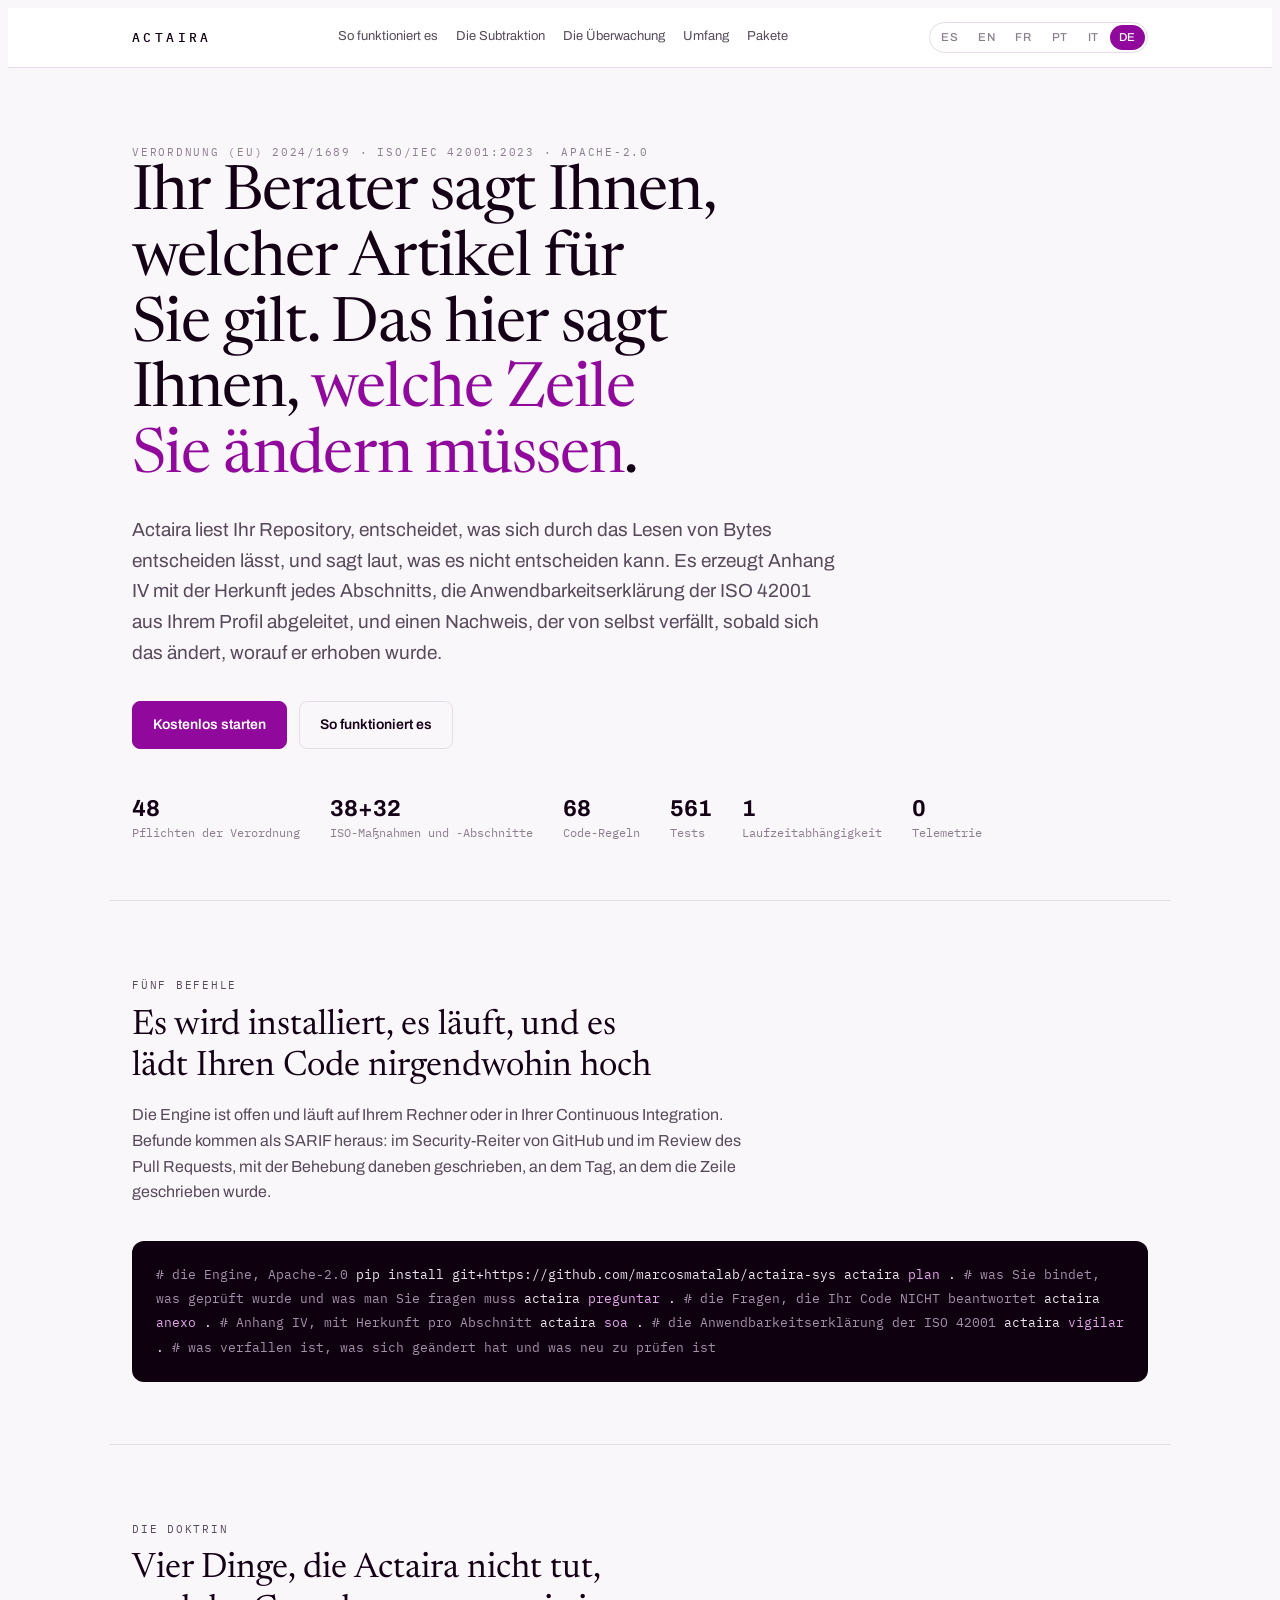
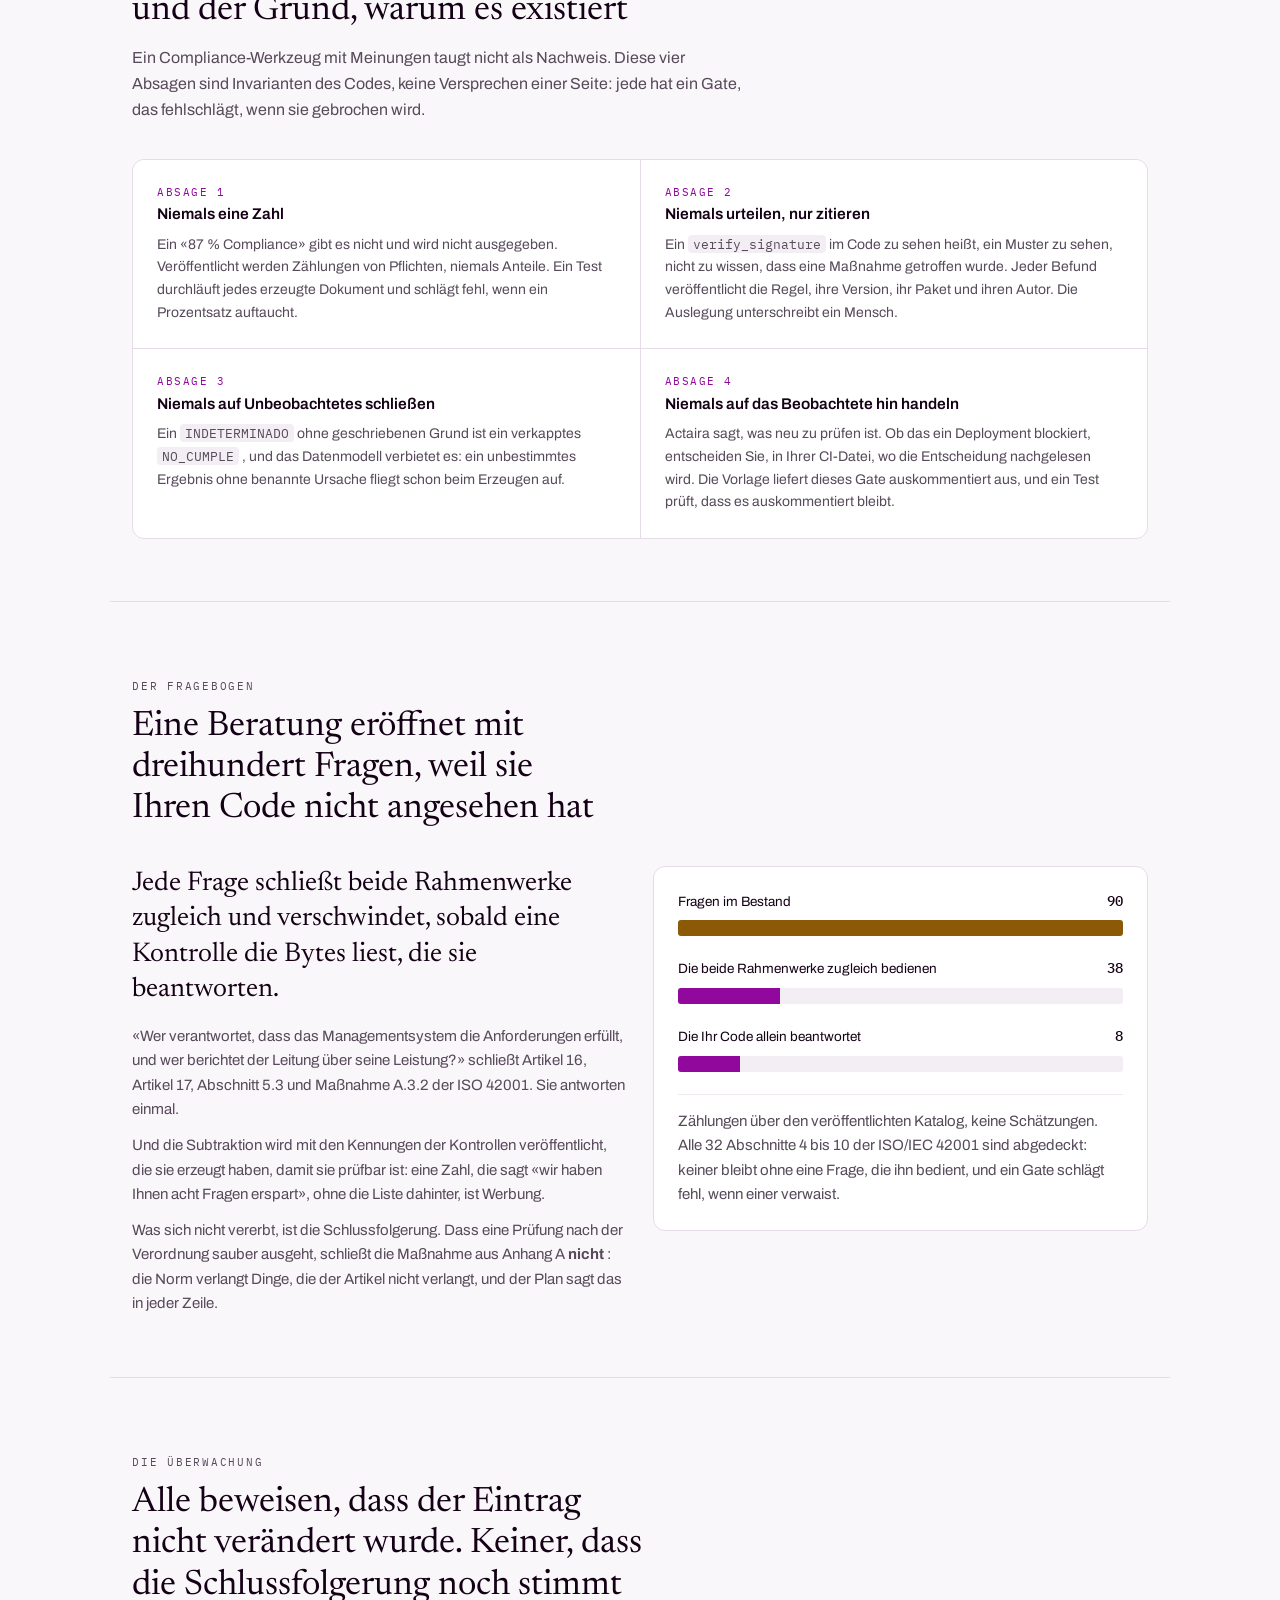
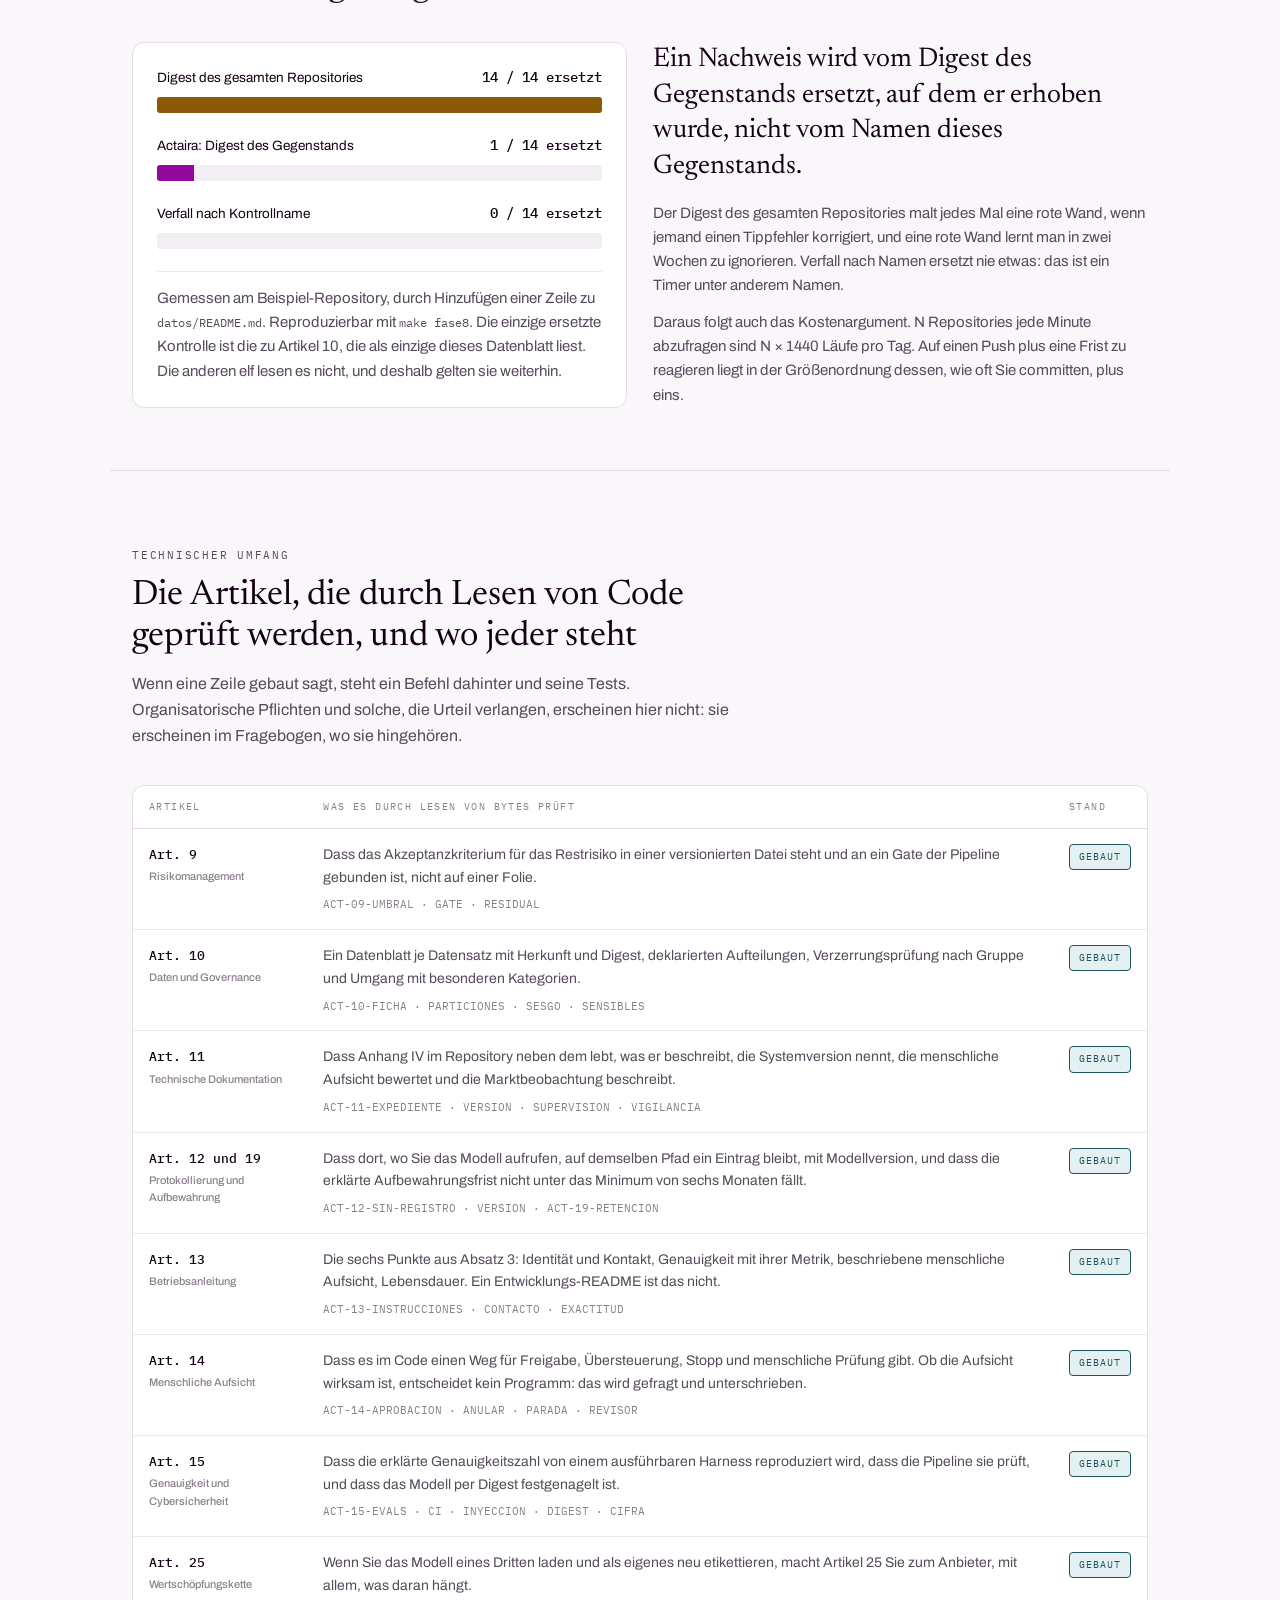
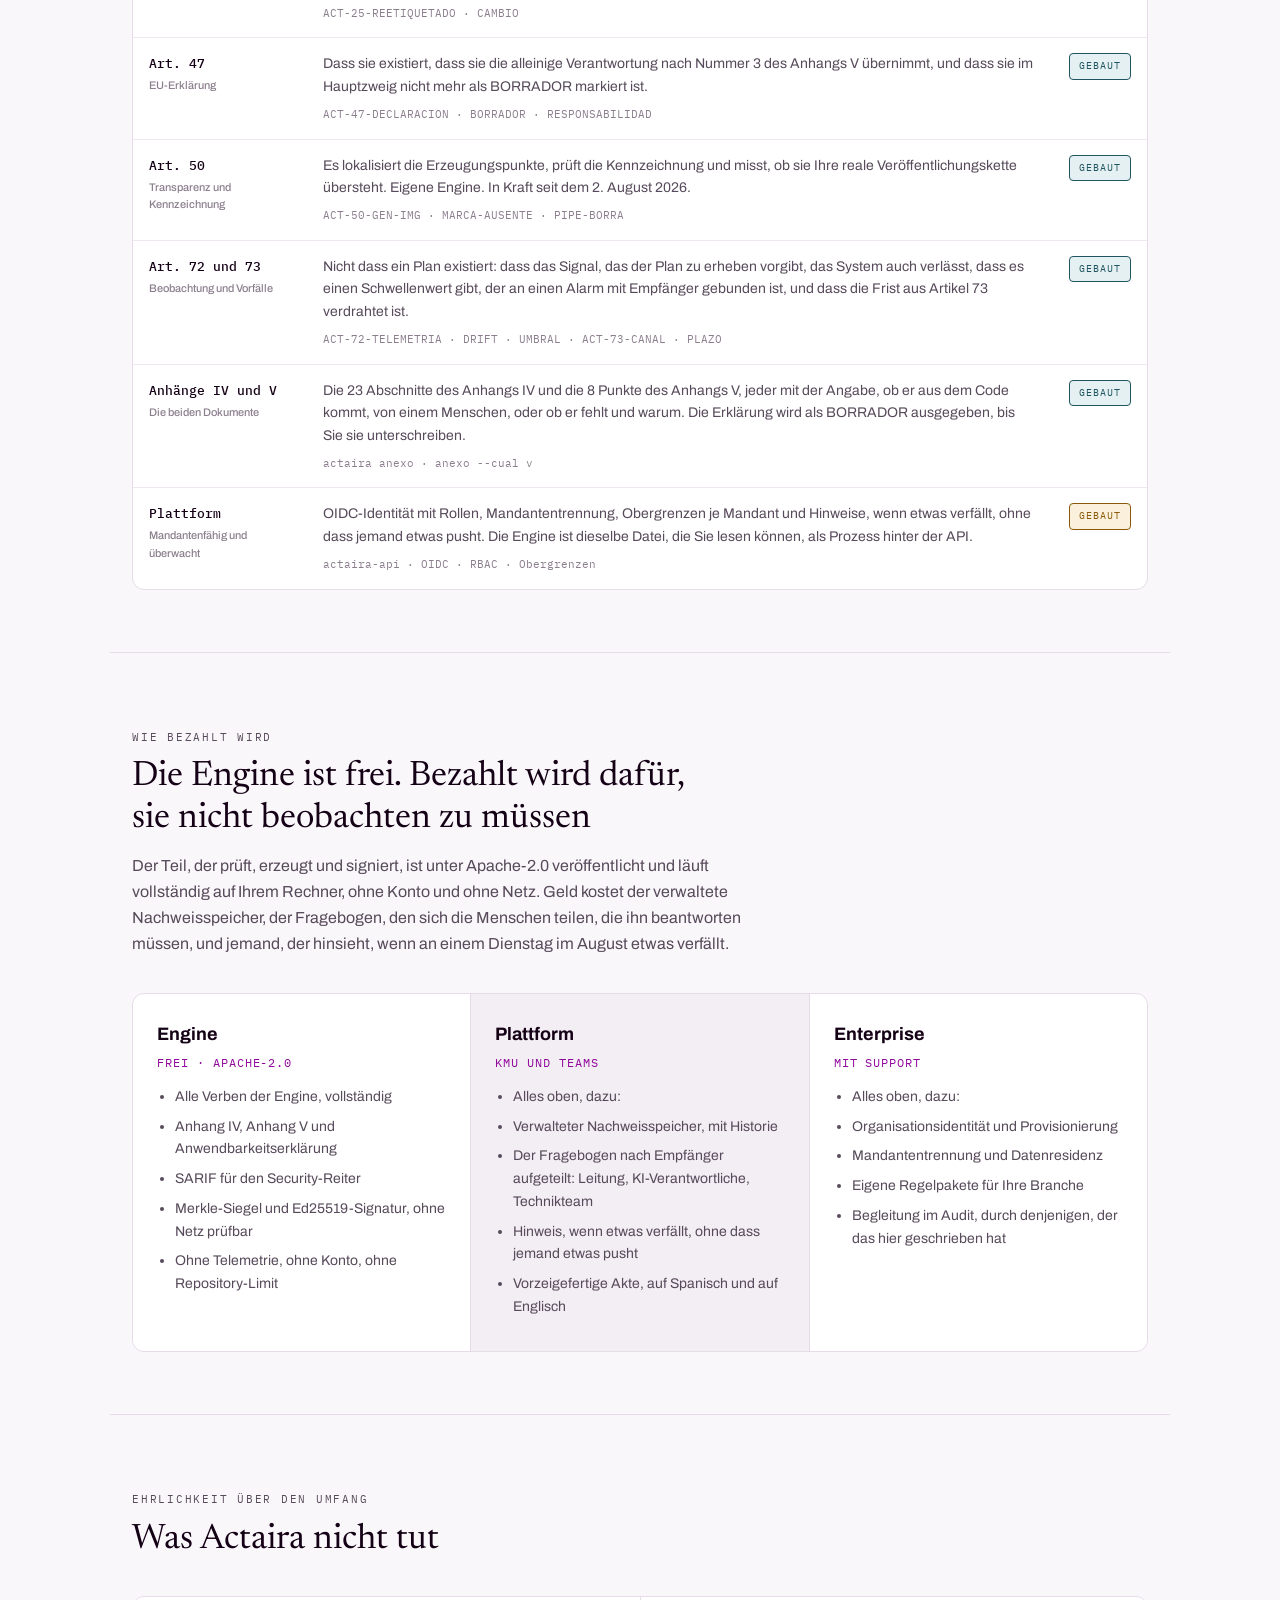
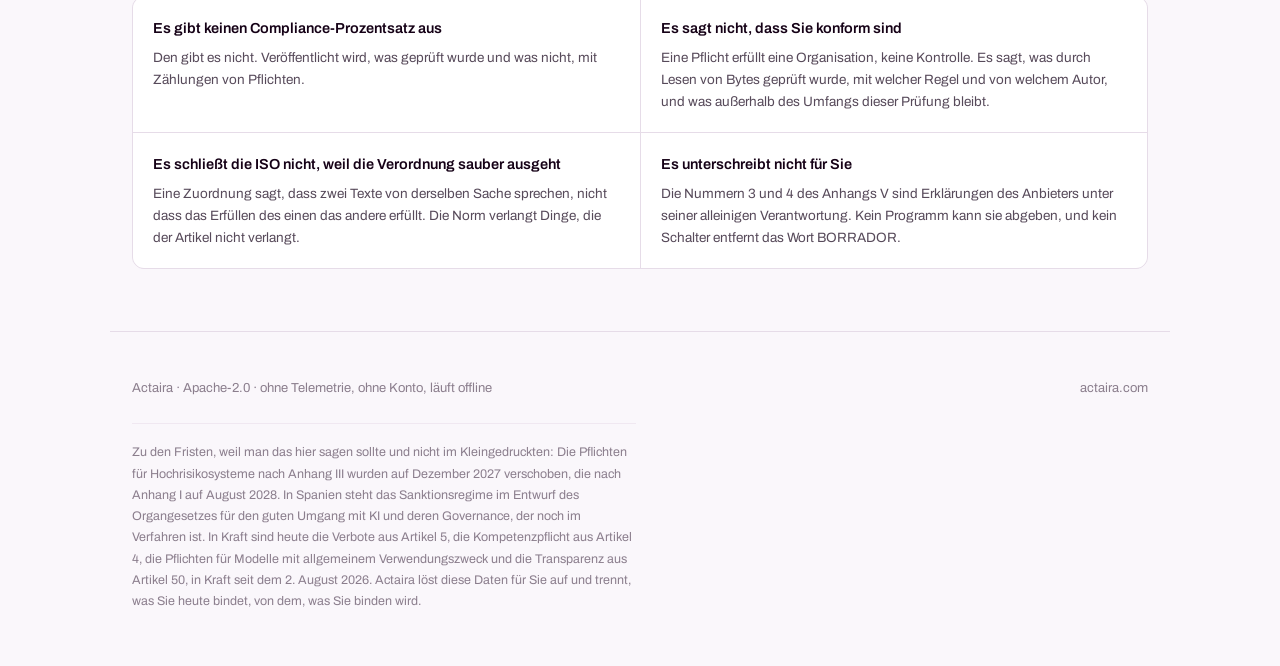
==== sitio/de/index.html @ 29cf3739 "La plataforma entera en seis idiomas, dos verbos mas, y lo que no cuadraba fuera LA WEB, EN SEIS IDI" ====
<!doctype html>
<html lang="de">
<meta charset="utf-8">
<meta name="viewport" content="width=device-width,initial-scale=1">
<title>Actaira</title>
<link rel="preconnect" href="https://fonts.googleapis.com">
<link rel="preconnect" href="https://fonts.gstatic.com" crossorigin>
<link rel="stylesheet" href="https://fonts.googleapis.com/css2?family=Archivo:wght@400;500;600;700&family=IBM+Plex+Mono:wght@400;500&family=Newsreader:opsz,wght@6..72,400;6..72,500&display=swap">
<style>
:root{
  --marca:#90099C; --marca-medio:#54055B; --marca-tinta:#0E000F;
  --ground:#FAF7FB; --surface:#FFFFFF; --surface-2:#F3EDF4;
  --ink:#150116; --ink-soft:#574A5A; --muted:#8B7E8D;
  --line:#E6DCE8; --line-soft:#F0E8F1;
  --ok:#1F5560; --ok-soft:#E4F0F1;
  --alerta:#8A5A07; --alerta-soft:#FBF0DC;
  --sans:"Archivo",system-ui,-apple-system,"Segoe UI",sans-serif;
  --serif:"Newsreader",Georgia,"Times New Roman",serif;
  --mono:"IBM Plex Mono",ui-monospace,"SF Mono",Menlo,monospace;
}
@media (prefers-color-scheme:dark){:root:not([data-theme="light"]){
  --ground:#0E000F; --surface:#190A1B; --surface-2:#211026;
  --ink:#F4EAF5; --ink-soft:#B6A6B9; --muted:#877789;
  --line:#301A34; --line-soft:#26142A;
  --marca:#D06BDB; --ok:#63C2CE; --ok-soft:#0D2A2E;
  --alerta:#E3B551; --alerta-soft:#2E2209;
}}
*{box-sizing:border-box}
body{background:var(--ground);color:var(--ink);font-family:var(--sans);font-size:16px;line-height:1.62;-webkit-font-smoothing:antialiased}
.wrap{max-width:1060px;margin:0 auto;padding-inline:22px}
a{color:inherit}h1,h2,h3{text-wrap:balance;margin:0}p{margin:0}
.eyebrow{font-family:var(--mono);font-size:11px;letter-spacing:.16em;text-transform:uppercase;color:var(--muted)}

header{border-bottom:1px solid var(--line);background:var(--surface);position:sticky;top:0;z-index:5}
.bar{display:flex;align-items:center;justify-content:space-between;gap:16px;padding-block:14px;flex-wrap:wrap}
.mark{font-family:var(--mono);font-weight:500;letter-spacing:.26em;font-size:13px}
.bar nav{display:flex;gap:18px;flex-wrap:wrap}
.bar nav a{font-size:13px;color:var(--ink-soft);text-decoration:none;border-bottom:1px solid transparent;padding-bottom:2px}
.bar nav a:hover{color:var(--ink);border-bottom-color:var(--marca)}

.hero{padding-block:76px 58px;border-bottom:1px solid var(--line)}
.hero h1{font-family:var(--serif);font-weight:400;letter-spacing:-.015em;font-size:clamp(34px,6vw,62px);line-height:1.06;max-width:19ch}
.hero h1 em{font-style:normal;color:var(--marca)}
.lede{margin-top:24px;max-width:64ch;font-size:clamp(16px,2.2vw,19px);color:var(--ink-soft)}
.cta{display:flex;gap:12px;margin-top:32px;flex-wrap:wrap}
.btn{display:inline-flex;align-items:center;gap:9px;text-decoration:none;font-size:14px;font-weight:600;padding:12px 20px;border:1px solid var(--marca);background:var(--marca);color:#fff;border-radius:8px}
.btn.ghost{background:transparent;color:var(--ink);border-color:var(--line)}
.btn:hover{opacity:.88}
.btn:focus-visible,a:focus-visible{outline:2px solid var(--marca);outline-offset:3px}
.facts{display:flex;gap:30px;margin-top:46px;flex-wrap:wrap;font-family:var(--mono);font-size:12px;color:var(--muted)}
.facts b{display:block;font-family:var(--sans);font-size:23px;font-weight:700;color:var(--ink);font-variant-numeric:tabular-nums;line-height:1.2}

section{padding-block:62px;border-bottom:1px solid var(--line)}
.head{max-width:68ch;margin-bottom:36px}
.head h2{font-family:var(--serif);font-weight:400;font-size:clamp(25px,3.6vw,35px);line-height:1.18;margin-top:10px}
.head p{margin-top:14px;color:var(--ink-soft)}

.claims{display:grid;gap:1px;background:var(--line);border:1px solid var(--line);border-radius:12px;overflow:hidden}
@media(min-width:760px){.claims{grid-template-columns:repeat(2,1fr)}}
.claim{background:var(--surface);padding:24px}
.claim h3{font-size:15.5px;font-weight:600;margin-bottom:7px}
.claim p{font-size:14px;color:var(--ink-soft)}
.claim .no{font-family:var(--mono);font-size:11px;letter-spacing:.14em;color:var(--marca);text-transform:uppercase}
.claim code{font-family:var(--mono);font-size:12.5px;background:var(--surface-2);padding:1px 5px;border-radius:4px}

.cod{background:var(--marca-tinta);color:#EFE3F0;border-radius:12px;padding:22px 24px;overflow-x:auto;font-family:var(--mono);font-size:13px;line-height:1.85}
.cod .c{color:#A88FAC}
.cod .k{color:#E5A8ED}

.dos{display:grid;gap:26px}
@media(min-width:840px){.dos{grid-template-columns:1fr 1fr;align-items:start}}
.concl{font-family:var(--serif);font-size:clamp(20px,3vw,27px);line-height:1.32;margin-bottom:16px}
.dos p{color:var(--ink-soft);font-size:15px;margin-top:12px}
.dos .concl{color:var(--ink);font-size:clamp(20px,3vw,27px);margin-top:0}

.barras{border:1px solid var(--line);background:var(--surface);padding:24px;border-radius:12px}
.row{margin-bottom:22px}.row:last-child{margin-bottom:0}
.row .lab{display:flex;justify-content:space-between;align-items:baseline;font-size:13.5px;margin-bottom:8px;gap:12px}
.row .lab b{font-family:var(--mono);font-weight:500;font-variant-numeric:tabular-nums}
.track{height:16px;background:var(--surface-2);border-radius:3px;overflow:hidden}
.fill{height:100%;display:block}
.fill.muro{background:var(--alerta);width:100%}
.fill.sel{background:var(--marca);width:62.5%}
.fill.nada{background:var(--muted);width:0}
.note{font-size:13px;color:var(--muted);margin-top:18px;border-top:1px solid var(--line-soft);padding-top:14px}

.tablewrap{overflow-x:auto;border:1px solid var(--line);background:var(--surface);border-radius:12px}
table{border-collapse:collapse;width:100%;min-width:700px;font-size:14px}
thead th{text-align:left;font-family:var(--mono);font-size:10px;letter-spacing:.14em;text-transform:uppercase;color:var(--muted);font-weight:400;padding:13px 16px;border-bottom:1px solid var(--line);white-space:nowrap}
tbody td{padding:15px 16px;border-bottom:1px solid var(--line-soft);vertical-align:top}
tbody tr:last-child td{border-bottom:0}
.art{font-family:var(--mono);font-weight:500;white-space:nowrap;font-size:13px}
.art small{display:block;font-family:var(--sans);font-size:11px;color:var(--muted);letter-spacing:0;margin-top:3px;white-space:normal}
td.q{color:var(--ink-soft);min-width:190px}
.chip{display:inline-block;font-family:var(--mono);font-size:10px;letter-spacing:.1em;text-transform:uppercase;padding:4px 9px;white-space:nowrap;border:1px solid transparent;border-radius:4px}
.chip.b{background:var(--ok-soft);color:var(--ok);border-color:var(--ok)}
.chip.p{background:var(--alerta-soft);color:var(--alerta);border-color:var(--alerta)}
.mod{font-family:var(--mono);font-size:11px;color:var(--muted);display:block;margin-top:7px}

.niveles{display:grid;gap:1px;background:var(--line);border:1px solid var(--line);border-radius:12px;overflow:hidden}
@media(min-width:780px){.niveles{grid-template-columns:repeat(3,1fr)}}
.nivel{background:var(--surface);padding:26px 24px}
.nivel.destacado{background:var(--surface-2)}
.nivel h3{font-size:18px;font-weight:700;margin-bottom:4px}
.nivel .precio{font-family:var(--mono);font-size:12px;color:var(--marca);letter-spacing:.08em;text-transform:uppercase;margin-bottom:14px}
.nivel ul{margin:0;padding-left:18px;font-size:14px;color:var(--ink-soft)}
.nivel li{margin-bottom:7px}

.out{display:grid;gap:1px;background:var(--line);border:1px solid var(--line);border-radius:12px;overflow:hidden}
@media(min-width:680px){.out{grid-template-columns:repeat(2,1fr)}}
.out div{background:var(--surface);padding:20px}
.out h3{margin:0 0 6px;font-size:14.5px;font-weight:600}
.out p{font-size:13.5px;color:var(--ink-soft)}

footer{padding-block:46px;font-size:13px;color:var(--muted)}
.foot{display:flex;justify-content:space-between;gap:20px;flex-wrap:wrap}
.foot a{color:var(--ink-soft)}
.caveat{max-width:72ch;margin-top:24px;padding-top:18px;border-top:1px solid var(--line-soft);font-size:12.5px;line-height:1.7}
nav.idiomas{display:flex;gap:2px;align-items:center;margin-left:14px;
  border:1px solid var(--line);border-radius:999px;padding:2px;background:var(--surface)}
nav.idiomas a{padding:3px 9px;border-radius:999px;font-size:11.5px;font-weight:500;
  letter-spacing:.05em;color:var(--muted);text-decoration:none;line-height:1.6}
nav.idiomas a:hover{color:var(--marca)}
nav.idiomas a[aria-current="page"]{background:var(--marca);color:#fff}
@media(max-width:860px){nav.idiomas{margin-left:auto}}
@media (prefers-reduced-motion:reduce){*{transition:none!important;animation:none!important}}
</style>

<header><div class="wrap bar">
  <span class="mark">ACTAIRA</span>
  <nav>
    <a href="#como">So funktioniert es</a>
    <a href="#resta">Die Subtraktion</a>
    <a href="#vigilancia">Die Überwachung</a>
    <a href="#alcance">Umfang</a>
    <a href="#niveles">Pakete</a>
  </nav>
  <!-- EL CONMUTADOR DE IDIOMA: SEIS ENLACES, NO UN BOTON DE JAVASCRIPT.
       Cada idioma es una pagina de verdad, con su propio `lang` y su propia
       direccion. Un conmutador que reescribe el texto en el navegador da una
       pagina que no se puede enviar por correo, que los buscadores indexan en
       un solo idioma, y que un lector de pantalla pronuncia con el idioma
       equivocado hasta que alguien pulsa algo. Seis enlaces funcionan sin
       JavaScript, se pueden abrir en otra pestana y se pueden marcar.
       `aria-current="page"` es lo que dice cual estas leyendo a quien no lo
       ve por el color. -->
  <nav class="idiomas" aria-label="Sprache"><a href="../" hreflang="es" lang="es" title="Español">ES</a><a href="../en/" hreflang="en" lang="en" title="English">EN</a><a href="../fr/" hreflang="fr" lang="fr" title="Français">FR</a><a href="../pt/" hreflang="pt" lang="pt" title="Português">PT</a><a href="../it/" hreflang="it" lang="it" title="Italiano">IT</a><a href="./" hreflang="de" lang="de" aria-current="page" title="Deutsch">DE</a></nav>
</div></header>

<main>
<div class="wrap hero">
  <p class="eyebrow">Verordnung (EU) 2024/1689 · ISO/IEC 42001:2023 · Apache-2.0</p>
  <h1>Ihr Berater sagt Ihnen, welcher Artikel für Sie gilt. Das hier sagt Ihnen, <em>welche Zeile Sie ändern müssen</em>.</h1>
  <p class="lede">
    Actaira liest Ihr Repository, entscheidet, was sich durch das Lesen von Bytes entscheiden lässt, und sagt laut, was es nicht entscheiden kann. Es erzeugt Anhang IV mit der Herkunft jedes Abschnitts, die Anwendbarkeitserklärung der ISO 42001 aus Ihrem Profil abgeleitet, und einen Nachweis, der von selbst verfällt, sobald sich das ändert, worauf er erhoben wurde.
  </p>
  <div class="cta">
    <a class="btn" href="#niveles">Kostenlos starten</a>
    <a class="btn ghost" href="#como">So funktioniert es</a>
  </div>
  <div class="facts">
    <div><b>48</b>Pflichten der Verordnung</div>
    <div><b>38+32</b>ISO-Maßnahmen und -Abschnitte</div>
    <div><b>68</b>Code-Regeln</div>
    <div><b>561</b>Tests</div>
    <div><b>1</b>Laufzeitabhängigkeit</div>
    <div><b>0</b>Telemetrie</div>
  </div>
</div>

<section class="wrap" id="como">
  <div class="head">
    <p class="eyebrow">Fünf Befehle</p>
    <h2>Es wird installiert, es läuft, und es lädt Ihren Code nirgendwohin hoch</h2>
    <p>
      Die Engine ist offen und läuft auf Ihrem Rechner oder in Ihrer Continuous Integration. Befunde kommen als SARIF heraus: im Security-Reiter von GitHub und im Review des Pull Requests, mit der Behebung daneben geschrieben, an dem Tag, an dem die Zeile geschrieben wurde.
    </p>
  </div>
  <div class="cod">
<span class="c"># die Engine, Apache-2.0</span>
pip install git+https://github.com/marcosmatalab/actaira-sys

actaira <span class="k">plan</span> .       <span class="c"># was Sie bindet, was geprüft wurde und was man Sie fragen muss</span>
actaira <span class="k">preguntar</span> .  <span class="c"># die Fragen, die Ihr Code NICHT beantwortet</span>
actaira <span class="k">anexo</span> .      <span class="c"># Anhang IV, mit Herkunft pro Abschnitt</span>
actaira <span class="k">soa</span> .        <span class="c"># die Anwendbarkeitserklärung der ISO 42001</span>
actaira <span class="k">vigilar</span> .    <span class="c"># was verfallen ist, was sich geändert hat und was neu zu prüfen ist</span>
  </div>
</section>

<section class="wrap">
  <div class="head">
    <p class="eyebrow">Die Doktrin</p>
    <h2>Vier Dinge, die Actaira nicht tut, und der Grund, warum es existiert</h2>
    <p>
      Ein Compliance-Werkzeug mit Meinungen taugt nicht als Nachweis. Diese vier Absagen sind Invarianten des Codes, keine Versprechen einer Seite: jede hat ein Gate, das fehlschlägt, wenn sie gebrochen wird.
    </p>
  </div>
  <div class="claims">
    <div class="claim">
      <p class="no">Absage 1</p><h3>Niemals eine Zahl</h3>
      <p>Ein «87 % Compliance» gibt es nicht und wird nicht ausgegeben. Veröffentlicht werden Zählungen von Pflichten, niemals Anteile. Ein Test durchläuft jedes erzeugte Dokument und schlägt fehl, wenn ein Prozentsatz auftaucht.</p>
    </div>
    <div class="claim">
      <p class="no">Absage 2</p><h3>Niemals urteilen, nur zitieren</h3>
      <p>Ein <code>verify_signature</code> im Code zu sehen heißt, ein Muster zu sehen, nicht zu wissen, dass eine Maßnahme getroffen wurde. Jeder Befund veröffentlicht die Regel, ihre Version, ihr Paket und ihren Autor. Die Auslegung unterschreibt ein Mensch.</p>
    </div>
    <div class="claim">
      <p class="no">Absage 3</p><h3>Niemals auf Unbeobachtetes schließen</h3>
      <p>Ein <code>INDETERMINADO</code> ohne geschriebenen Grund ist ein verkapptes <code>NO_CUMPLE</code> , und das Datenmodell verbietet es: ein unbestimmtes Ergebnis ohne benannte Ursache fliegt schon beim Erzeugen auf.</p>
    </div>
    <div class="claim">
      <p class="no">Absage 4</p><h3>Niemals auf das Beobachtete hin handeln</h3>
      <p>Actaira sagt, was neu zu prüfen ist. Ob das ein Deployment blockiert, entscheiden Sie, in Ihrer CI-Datei, wo die Entscheidung nachgelesen wird. Die Vorlage liefert dieses Gate auskommentiert aus, und ein Test prüft, dass es auskommentiert bleibt.</p>
    </div>
  </div>
</section>

<section class="wrap" id="resta">
  <div class="head">
    <p class="eyebrow">Der Fragebogen</p>
    <h2>Eine Beratung eröffnet mit dreihundert Fragen, weil sie Ihren Code nicht angesehen hat</h2>
  </div>
  <div class="dos">
    <div>
      <p class="concl">Jede Frage schließt beide Rahmenwerke zugleich und verschwindet, sobald eine Kontrolle die Bytes liest, die sie beantworten.</p>
      <p>
        «Wer verantwortet, dass das Managementsystem die Anforderungen erfüllt, und wer berichtet der Leitung über seine Leistung?» schließt Artikel 16, Artikel 17, Abschnitt 5.3 und Maßnahme A.3.2 der ISO 42001. Sie antworten einmal.
      </p>
      <p>
        Und die Subtraktion wird mit den Kennungen der Kontrollen veröffentlicht, die sie erzeugt haben, damit sie prüfbar ist: eine Zahl, die sagt «wir haben Ihnen acht Fragen erspart», ohne die Liste dahinter, ist Werbung.
      </p>
      <p>
        Was sich nicht vererbt, ist die Schlussfolgerung. Dass eine Prüfung nach der Verordnung sauber ausgeht, schließt die Maßnahme aus Anhang A
        <strong>nicht</strong> : die Norm verlangt Dinge, die der Artikel nicht verlangt, und der Plan sagt das in jeder Zeile.
      </p>
    </div>
    <div class="barras">
      <div class="row">
        <div class="lab"><span>Fragen im Bestand</span><b>90</b></div>
        <div class="track"><span class="fill muro"></span></div>
      </div>
      <div class="row">
        <div class="lab"><span>Die beide Rahmenwerke zugleich bedienen</span><b>38</b></div>
        <div class="track"><span class="fill sel" style="width:23%"></span></div>
      </div>
      <div class="row">
        <div class="lab"><span>Die Ihr Code allein beantwortet</span><b>8</b></div>
        <div class="track"><span class="fill sel" style="width:14%"></span></div>
      </div>
      <p class="note">
        Zählungen über den veröffentlichten Katalog, keine Schätzungen. Alle 32 Abschnitte 4 bis 10 der ISO/IEC 42001 sind abgedeckt: keiner bleibt ohne eine Frage, die ihn bedient, und ein Gate schlägt fehl, wenn einer verwaist.
      </p>
    </div>
  </div>
</section>

<section class="wrap" id="vigilancia">
  <div class="head">
    <p class="eyebrow">Die Überwachung</p>
    <h2>Alle beweisen, dass der Eintrag nicht verändert wurde. Keiner, dass die Schlussfolgerung noch stimmt</h2>
  </div>
  <div class="dos">
    <div class="barras">
      <div class="row">
        <div class="lab"><span>Digest des gesamten Repositories</span><b>14 / 14 ersetzt</b></div>
        <div class="track"><span class="fill muro"></span></div>
      </div>
      <div class="row">
        <div class="lab"><span>Actaira: Digest des Gegenstands</span><b>1 / 14 ersetzt</b></div>
        <div class="track"><span class="fill sel" style="width:8.3%"></span></div>
      </div>
      <div class="row">
        <div class="lab"><span>Verfall nach Kontrollname</span><b>0 / 14 ersetzt</b></div>
        <div class="track"><span class="fill nada"></span></div>
      </div>
      <p class="note">
        Gemessen am Beispiel-Repository, durch Hinzufügen einer Zeile zu
        <span style="font-family:var(--mono);font-size:12px">datos/README.md</span>. Reproduzierbar mit <span style="font-family:var(--mono);font-size:12px">make fase8</span>. Die einzige ersetzte Kontrolle ist die zu Artikel 10, die als einzige dieses Datenblatt liest. Die anderen elf lesen es nicht, und deshalb gelten sie weiterhin.
      </p>
    </div>
    <div>
      <p class="concl">Ein Nachweis wird vom Digest des Gegenstands ersetzt, auf dem er erhoben wurde, nicht vom Namen dieses Gegenstands.</p>
      <p>
        Der Digest des gesamten Repositories malt jedes Mal eine rote Wand, wenn jemand einen Tippfehler korrigiert, und eine rote Wand lernt man in zwei Wochen zu ignorieren. Verfall nach Namen ersetzt nie etwas: das ist ein Timer unter anderem Namen.
      </p>
      <p>
        Daraus folgt auch das Kostenargument. N Repositories jede Minute abzufragen sind N × 1440 Läufe pro Tag. Auf einen Push plus eine Frist zu reagieren liegt in der Größenordnung dessen, wie oft Sie committen, plus eins.
      </p>
    </div>
  </div>
</section>

<section class="wrap" id="alcance">
  <div class="head">
    <p class="eyebrow">Technischer Umfang</p>
    <h2>Die Artikel, die durch Lesen von Code geprüft werden, und wo jeder steht</h2>
    <p>
      Wenn eine Zeile gebaut sagt, steht ein Befehl dahinter und seine Tests. Organisatorische Pflichten und solche, die Urteil verlangen, erscheinen hier nicht: sie erscheinen im Fragebogen, wo sie hingehören.
    </p>
  </div>
  <div class="tablewrap"><table>
    <thead><tr><th>Artikel</th><th>Was es durch Lesen von Bytes prüft</th><th>Stand</th></tr></thead>
    <tbody>
      <tr><td class="art">Art. 9<small>Risikomanagement</small></td>
        <td class="q">Dass das Akzeptanzkriterium für das Restrisiko in einer versionierten Datei steht und an ein Gate der Pipeline gebunden ist, nicht auf einer Folie.<span class="mod">ACT-09-UMBRAL · GATE · RESIDUAL</span></td>
        <td><span class="chip b">Gebaut</span></td></tr>
      <tr><td class="art">Art. 10<small>Daten und Governance</small></td>
        <td class="q">Ein Datenblatt je Datensatz mit Herkunft und Digest, deklarierten Aufteilungen, Verzerrungsprüfung nach Gruppe und Umgang mit besonderen Kategorien.<span class="mod">ACT-10-FICHA · PARTICIONES · SESGO · SENSIBLES</span></td>
        <td><span class="chip b">Gebaut</span></td></tr>
      <tr><td class="art">Art. 11<small>Technische Dokumentation</small></td>
        <td class="q">Dass Anhang IV im Repository neben dem lebt, was er beschreibt, die Systemversion nennt, die menschliche Aufsicht bewertet und die Marktbeobachtung beschreibt.<span class="mod">ACT-11-EXPEDIENTE · VERSION · SUPERVISION · VIGILANCIA</span></td>
        <td><span class="chip b">Gebaut</span></td></tr>
      <tr><td class="art">Art. 12 und 19<small>Protokollierung und Aufbewahrung</small></td>
        <td class="q">Dass dort, wo Sie das Modell aufrufen, auf demselben Pfad ein Eintrag bleibt, mit Modellversion, und dass die erklärte Aufbewahrungsfrist nicht unter das Minimum von sechs Monaten fällt.<span class="mod">ACT-12-SIN-REGISTRO · VERSION · ACT-19-RETENCION</span></td>
        <td><span class="chip b">Gebaut</span></td></tr>
      <tr><td class="art">Art. 13<small>Betriebsanleitung</small></td>
        <td class="q">Die sechs Punkte aus Absatz 3: Identität und Kontakt, Genauigkeit mit ihrer Metrik, beschriebene menschliche Aufsicht, Lebensdauer. Ein Entwicklungs-README ist das nicht.<span class="mod">ACT-13-INSTRUCCIONES · CONTACTO · EXACTITUD</span></td>
        <td><span class="chip b">Gebaut</span></td></tr>
      <tr><td class="art">Art. 14<small>Menschliche Aufsicht</small></td>
        <td class="q">Dass es im Code einen Weg für Freigabe, Übersteuerung, Stopp und menschliche Prüfung gibt. Ob die Aufsicht wirksam ist, entscheidet kein Programm: das wird gefragt und unterschrieben.<span class="mod">ACT-14-APROBACION · ANULAR · PARADA · REVISOR</span></td>
        <td><span class="chip b">Gebaut</span></td></tr>
      <tr><td class="art">Art. 15<small>Genauigkeit und Cybersicherheit</small></td>
        <td class="q">Dass die erklärte Genauigkeitszahl von einem ausführbaren Harness reproduziert wird, dass die Pipeline sie prüft, und dass das Modell per Digest festgenagelt ist.<span class="mod">ACT-15-EVALS · CI · INYECCION · DIGEST · CIFRA</span></td>
        <td><span class="chip b">Gebaut</span></td></tr>
      <tr><td class="art">Art. 25<small>Wertschöpfungskette</small></td>
        <td class="q">Wenn Sie das Modell eines Dritten laden und als eigenes neu etikettieren, macht Artikel 25 Sie zum Anbieter, mit allem, was daran hängt.<span class="mod">ACT-25-REETIQUETADO · CAMBIO</span></td>
        <td><span class="chip b">Gebaut</span></td></tr>
      <tr><td class="art">Art. 47<small>EU-Erklärung</small></td>
        <td class="q">Dass sie existiert, dass sie die alleinige Verantwortung nach Nummer 3 des Anhangs V übernimmt, und dass sie im Hauptzweig nicht mehr als BORRADOR markiert ist.<span class="mod">ACT-47-DECLARACION · BORRADOR · RESPONSABILIDAD</span></td>
        <td><span class="chip b">Gebaut</span></td></tr>
      <tr><td class="art">Art. 50<small>Transparenz und Kennzeichnung</small></td>
        <td class="q">Es lokalisiert die Erzeugungspunkte, prüft die Kennzeichnung und misst, ob sie Ihre reale Veröffentlichungskette übersteht. Eigene Engine. In Kraft seit dem 2. August 2026.<span class="mod">ACT-50-GEN-IMG · MARCA-AUSENTE · PIPE-BORRA</span></td>
        <td><span class="chip b">Gebaut</span></td></tr>
      <tr><td class="art">Art. 72 und 73<small>Beobachtung und Vorfälle</small></td>
        <td class="q">Nicht dass ein Plan existiert: dass das Signal, das der Plan zu erheben vorgibt, das System auch verlässt, dass es einen Schwellenwert gibt, der an einen Alarm mit Empfänger gebunden ist, und dass die Frist aus Artikel 73 verdrahtet ist.<span class="mod">ACT-72-TELEMETRIA · DRIFT · UMBRAL · ACT-73-CANAL · PLAZO</span></td>
        <td><span class="chip b">Gebaut</span></td></tr>
      <tr><td class="art">Anhänge IV und V<small>Die beiden Dokumente</small></td>
        <td class="q">Die 23 Abschnitte des Anhangs IV und die 8 Punkte des Anhangs V, jeder mit der Angabe, ob er aus dem Code kommt, von einem Menschen, oder ob er fehlt und warum. Die Erklärung wird als BORRADOR ausgegeben, bis Sie sie unterschreiben.<span class="mod">actaira anexo · anexo --cual v</span></td>
        <td><span class="chip b">Gebaut</span></td></tr>
      <tr><td class="art">Plattform<small>Mandantenfähig und überwacht</small></td>
        <td class="q">OIDC-Identität mit Rollen, Mandantentrennung, Obergrenzen je Mandant und Hinweise, wenn etwas verfällt, ohne dass jemand etwas pusht. Die Engine ist dieselbe Datei, die Sie lesen können, als Prozess hinter der API.<span class="mod">actaira-api · OIDC · RBAC · Obergrenzen</span></td>
        <td><span class="chip p">Gebaut</span></td></tr>
    </tbody>
  </table></div>
</section>

<section class="wrap" id="niveles">
  <div class="head">
    <p class="eyebrow">Wie bezahlt wird</p>
    <h2>Die Engine ist frei. Bezahlt wird dafür, sie nicht beobachten zu müssen</h2>
    <p>
      Der Teil, der prüft, erzeugt und signiert, ist unter Apache-2.0 veröffentlicht und läuft vollständig auf Ihrem Rechner, ohne Konto und ohne Netz. Geld kostet der verwaltete Nachweisspeicher, der Fragebogen, den sich die Menschen teilen, die ihn beantworten müssen, und jemand, der hinsieht, wenn an einem Dienstag im August etwas verfällt.
    </p>
  </div>
  <div class="niveles">
    <div class="nivel">
      <h3>Engine</h3>
      <p class="precio">Frei · Apache-2.0</p>
      <ul>
        <li>Alle Verben der Engine, vollständig</li>
        <li>Anhang IV, Anhang V und Anwendbarkeitserklärung</li>
        <li>SARIF für den Security-Reiter</li>
        <li>Merkle-Siegel und Ed25519-Signatur, ohne Netz prüfbar</li>
        <li>Ohne Telemetrie, ohne Konto, ohne Repository-Limit</li>
      </ul>
    </div>
    <div class="nivel destacado">
      <h3>Plattform</h3>
      <p class="precio">KMU und Teams</p>
      <ul>
        <li>Alles oben, dazu:</li>
        <li>Verwalteter Nachweisspeicher, mit Historie</li>
        <li>Der Fragebogen nach Empfänger aufgeteilt: Leitung, KI-Verantwortliche, Technikteam</li>
        <li>Hinweis, wenn etwas verfällt, ohne dass jemand etwas pusht</li>
        <li>Vorzeigefertige Akte, auf Spanisch und auf Englisch</li>
      </ul>
    </div>
    <div class="nivel">
      <h3>Enterprise</h3>
      <p class="precio">Mit Support</p>
      <ul>
        <li>Alles oben, dazu:</li>
        <li>Organisationsidentität und Provisionierung</li>
        <li>Mandantentrennung und Datenresidenz</li>
        <li>Eigene Regelpakete für Ihre Branche</li>
        <li>Begleitung im Audit, durch denjenigen, der das hier geschrieben hat</li>
      </ul>
    </div>
  </div>
</section>

<section class="wrap">
  <div class="head">
    <p class="eyebrow">Ehrlichkeit über den Umfang</p>
    <h2>Was Actaira nicht tut</h2>
  </div>
  <div class="out">
    <div><h3>Es gibt keinen Compliance-Prozentsatz aus</h3><p>Den gibt es nicht. Veröffentlicht wird, was geprüft wurde und was nicht, mit Zählungen von Pflichten.</p></div>
    <div><h3>Es sagt nicht, dass Sie konform sind</h3><p>Eine Pflicht erfüllt eine Organisation, keine Kontrolle. Es sagt, was durch Lesen von Bytes geprüft wurde, mit welcher Regel und von welchem Autor, und was außerhalb des Umfangs dieser Prüfung bleibt.</p></div>
    <div><h3>Es schließt die ISO nicht, weil die Verordnung sauber ausgeht</h3><p>Eine Zuordnung sagt, dass zwei Texte von derselben Sache sprechen, nicht dass das Erfüllen des einen das andere erfüllt. Die Norm verlangt Dinge, die der Artikel nicht verlangt.</p></div>
    <div><h3>Es unterschreibt nicht für Sie</h3><p>Die Nummern 3 und 4 des Anhangs V sind Erklärungen des Anbieters unter seiner alleinigen Verantwortung. Kein Programm kann sie abgeben, und kein Schalter entfernt das Wort BORRADOR.</p></div>
  </div>
</section>
</main>

<footer class="wrap">
  <div class="foot">
    <span>Actaira · Apache-2.0 · ohne Telemetrie, ohne Konto, läuft offline</span>
    <span>actaira.com</span>
  </div>
  <p class="caveat">
    Zu den Fristen, weil man das hier sagen sollte und nicht im Kleingedruckten: Die Pflichten für Hochrisikosysteme nach Anhang III wurden auf Dezember 2027 verschoben, die nach Anhang I auf August 2028. In Spanien steht das Sanktionsregime im Entwurf des Organgesetzes für den guten Umgang mit KI und deren Governance, der noch im Verfahren ist. In Kraft sind heute die Verbote aus Artikel 5, die Kompetenzpflicht aus Artikel 4, die Pflichten für Modelle mit allgemeinem Verwendungszweck und die Transparenz aus Artikel 50, in Kraft seit dem 2. August 2026. Actaira löst diese Daten für Sie auf und trennt, was Sie heute bindet, von dem, was Sie binden wird.
  </p>
</footer>
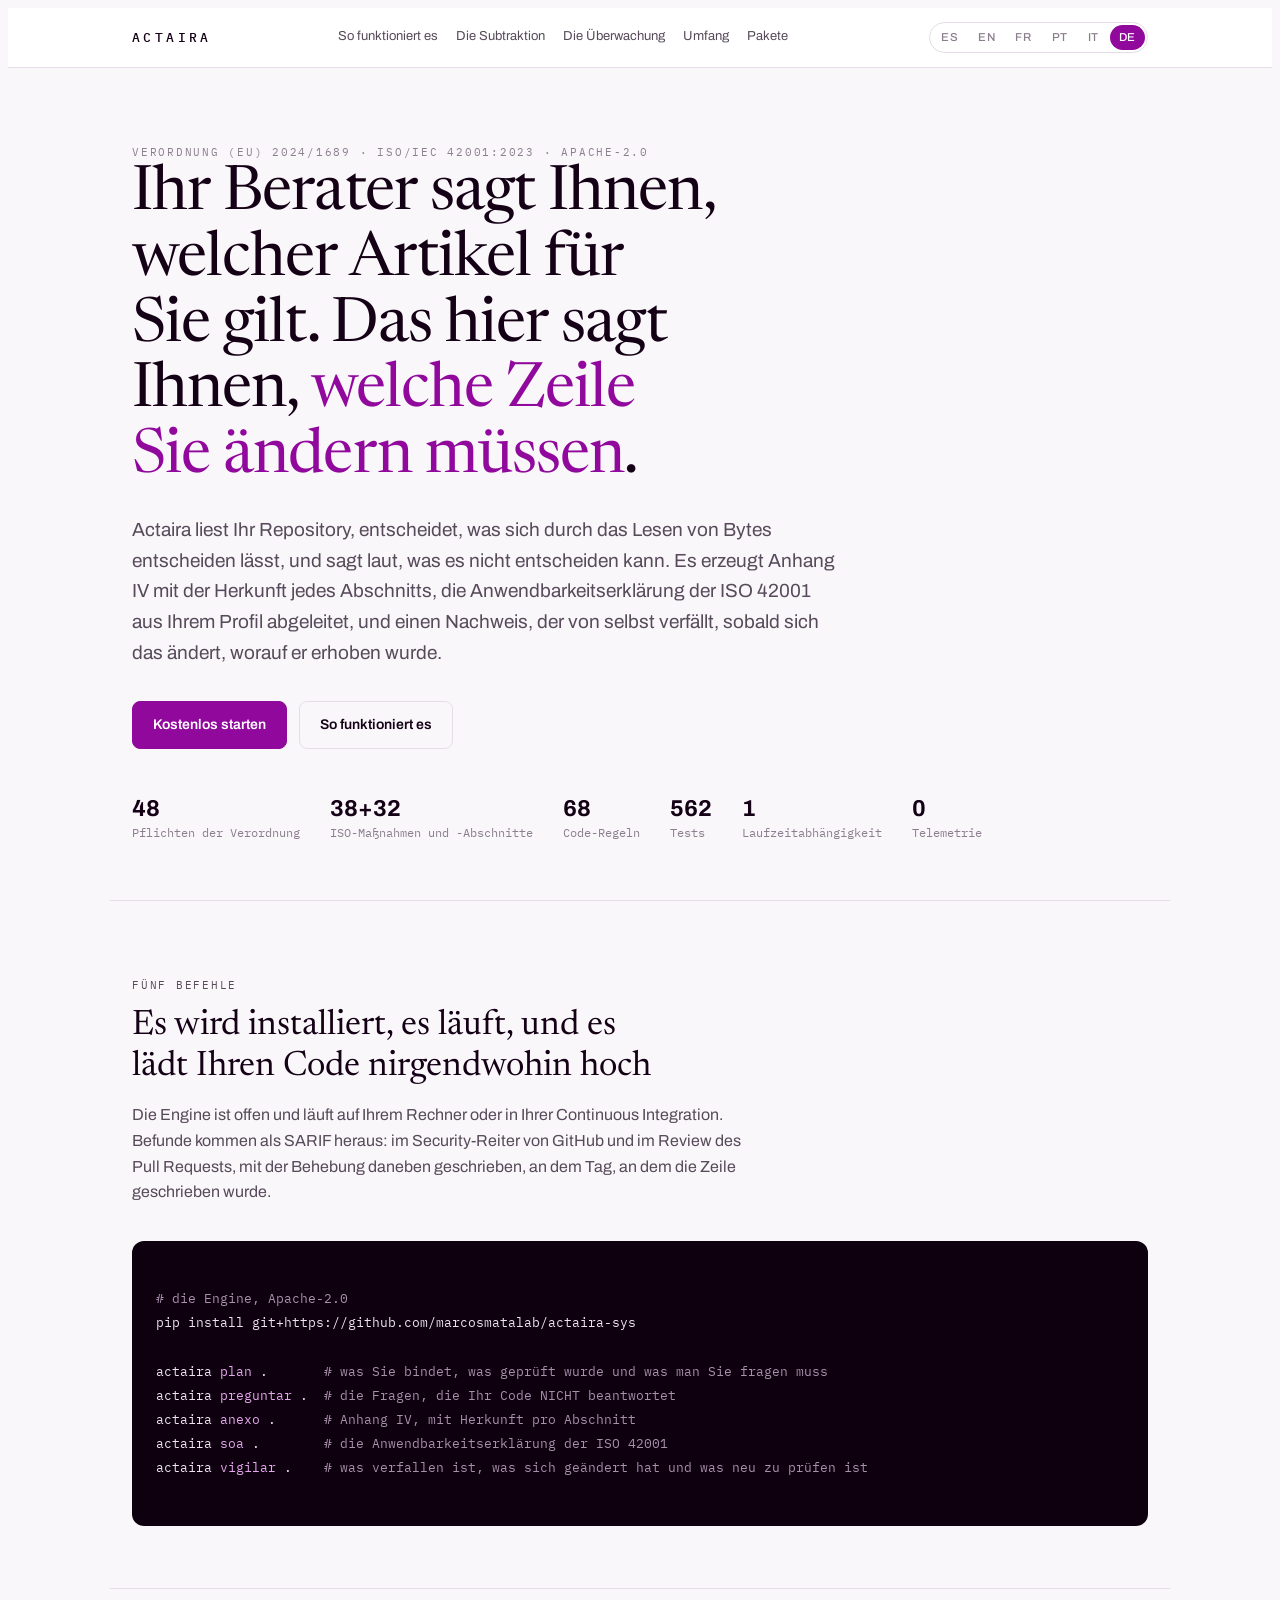
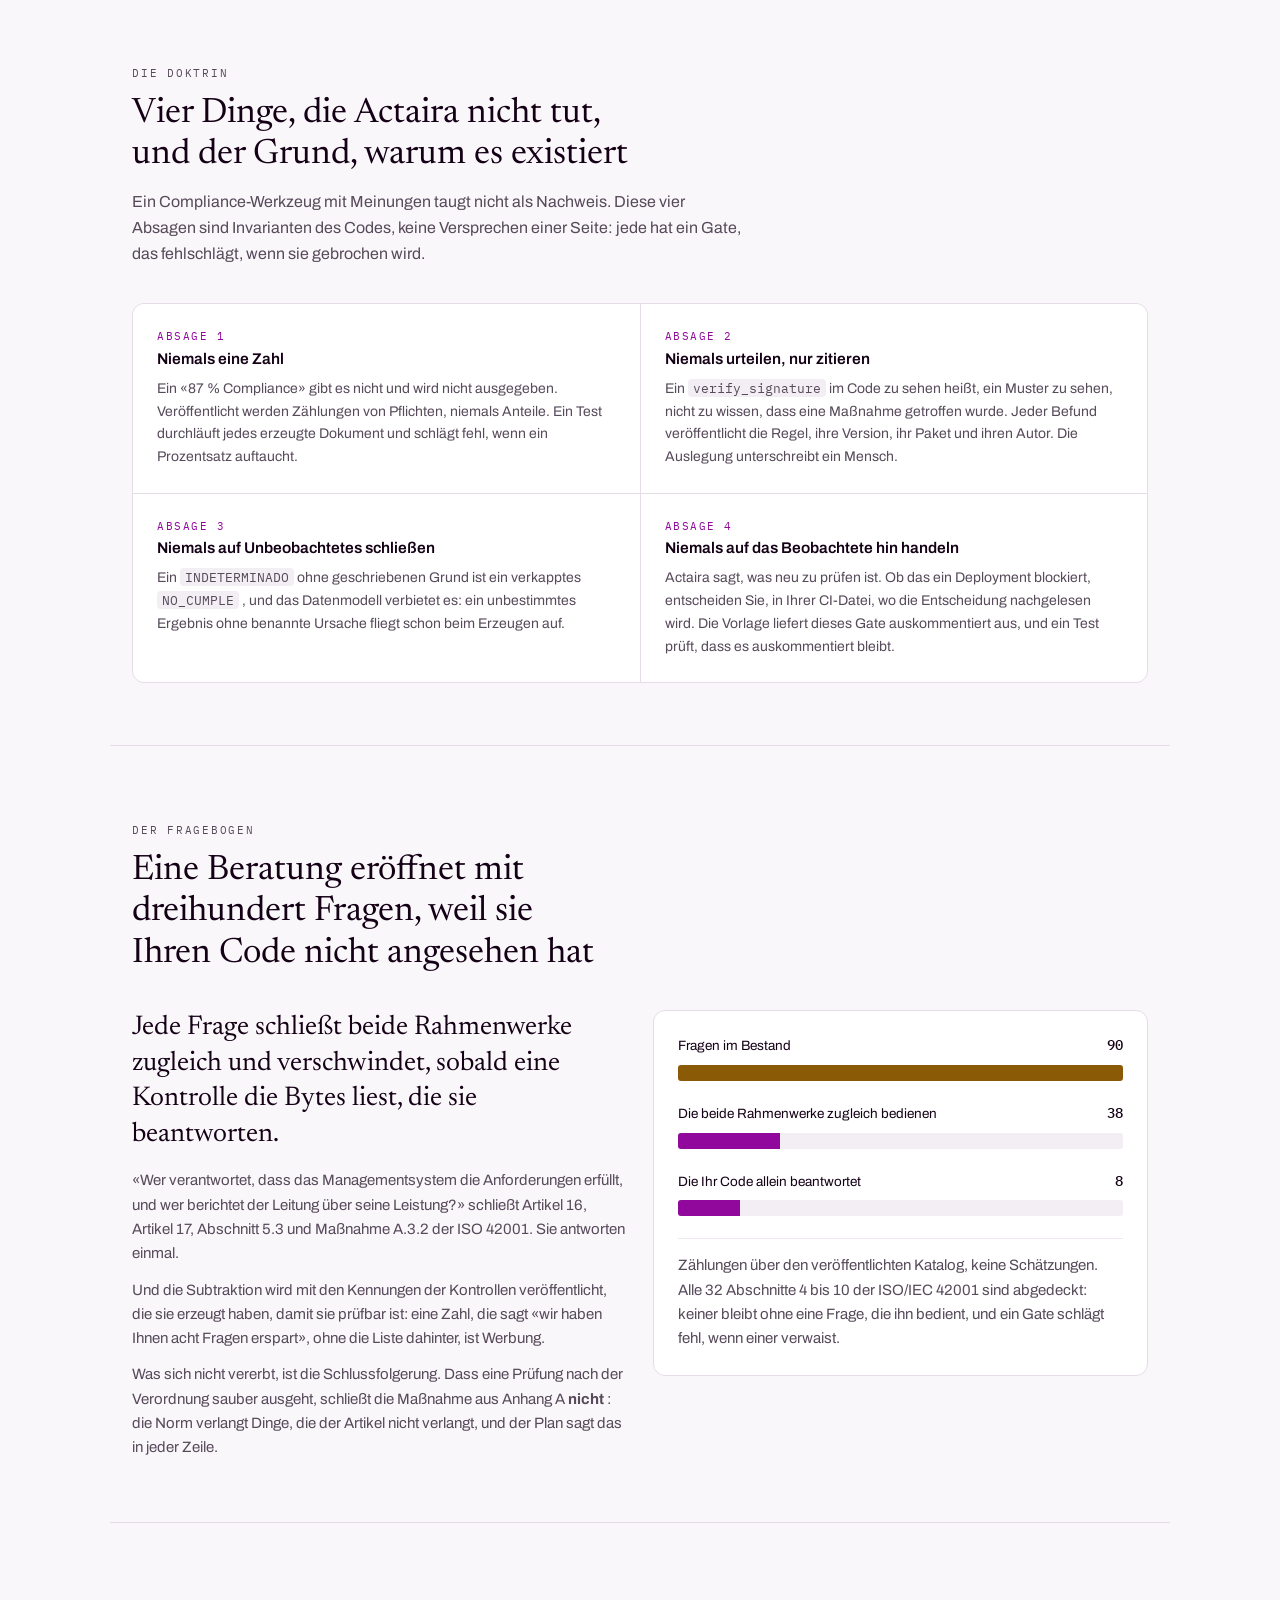
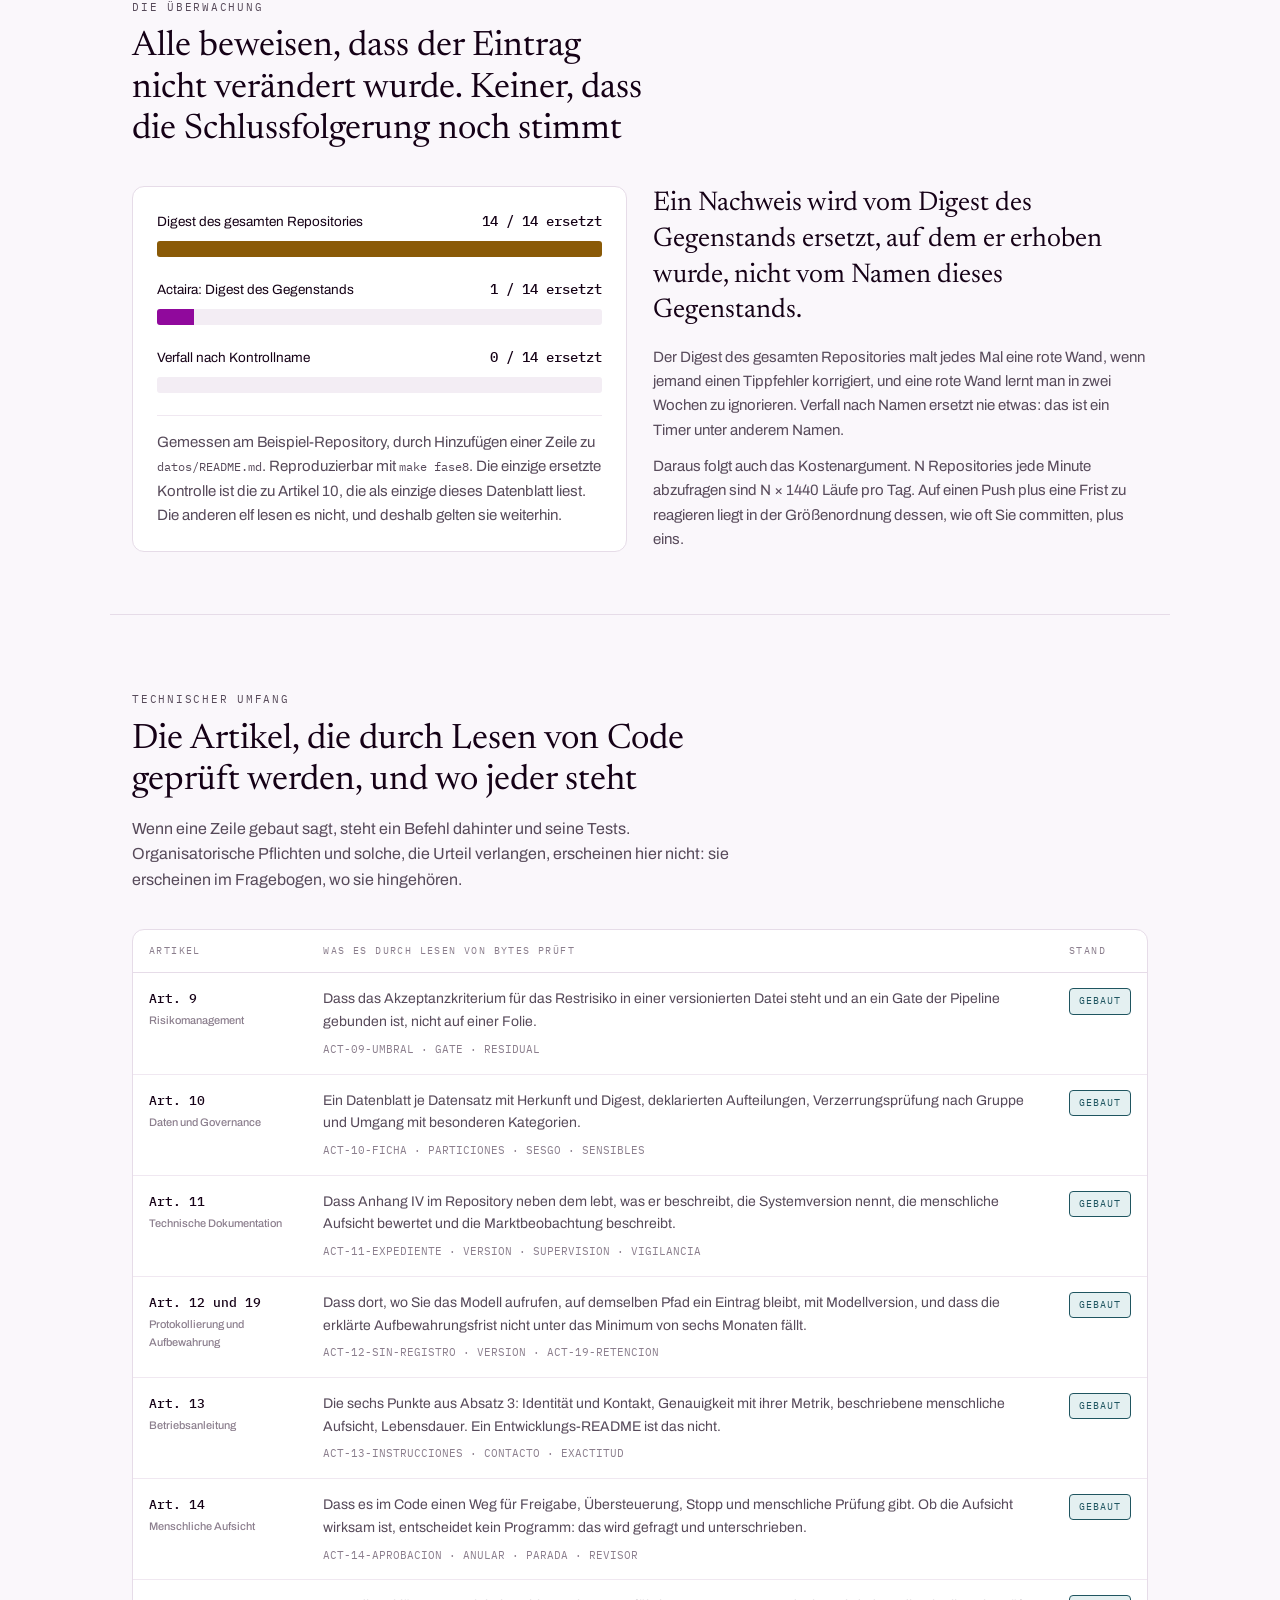
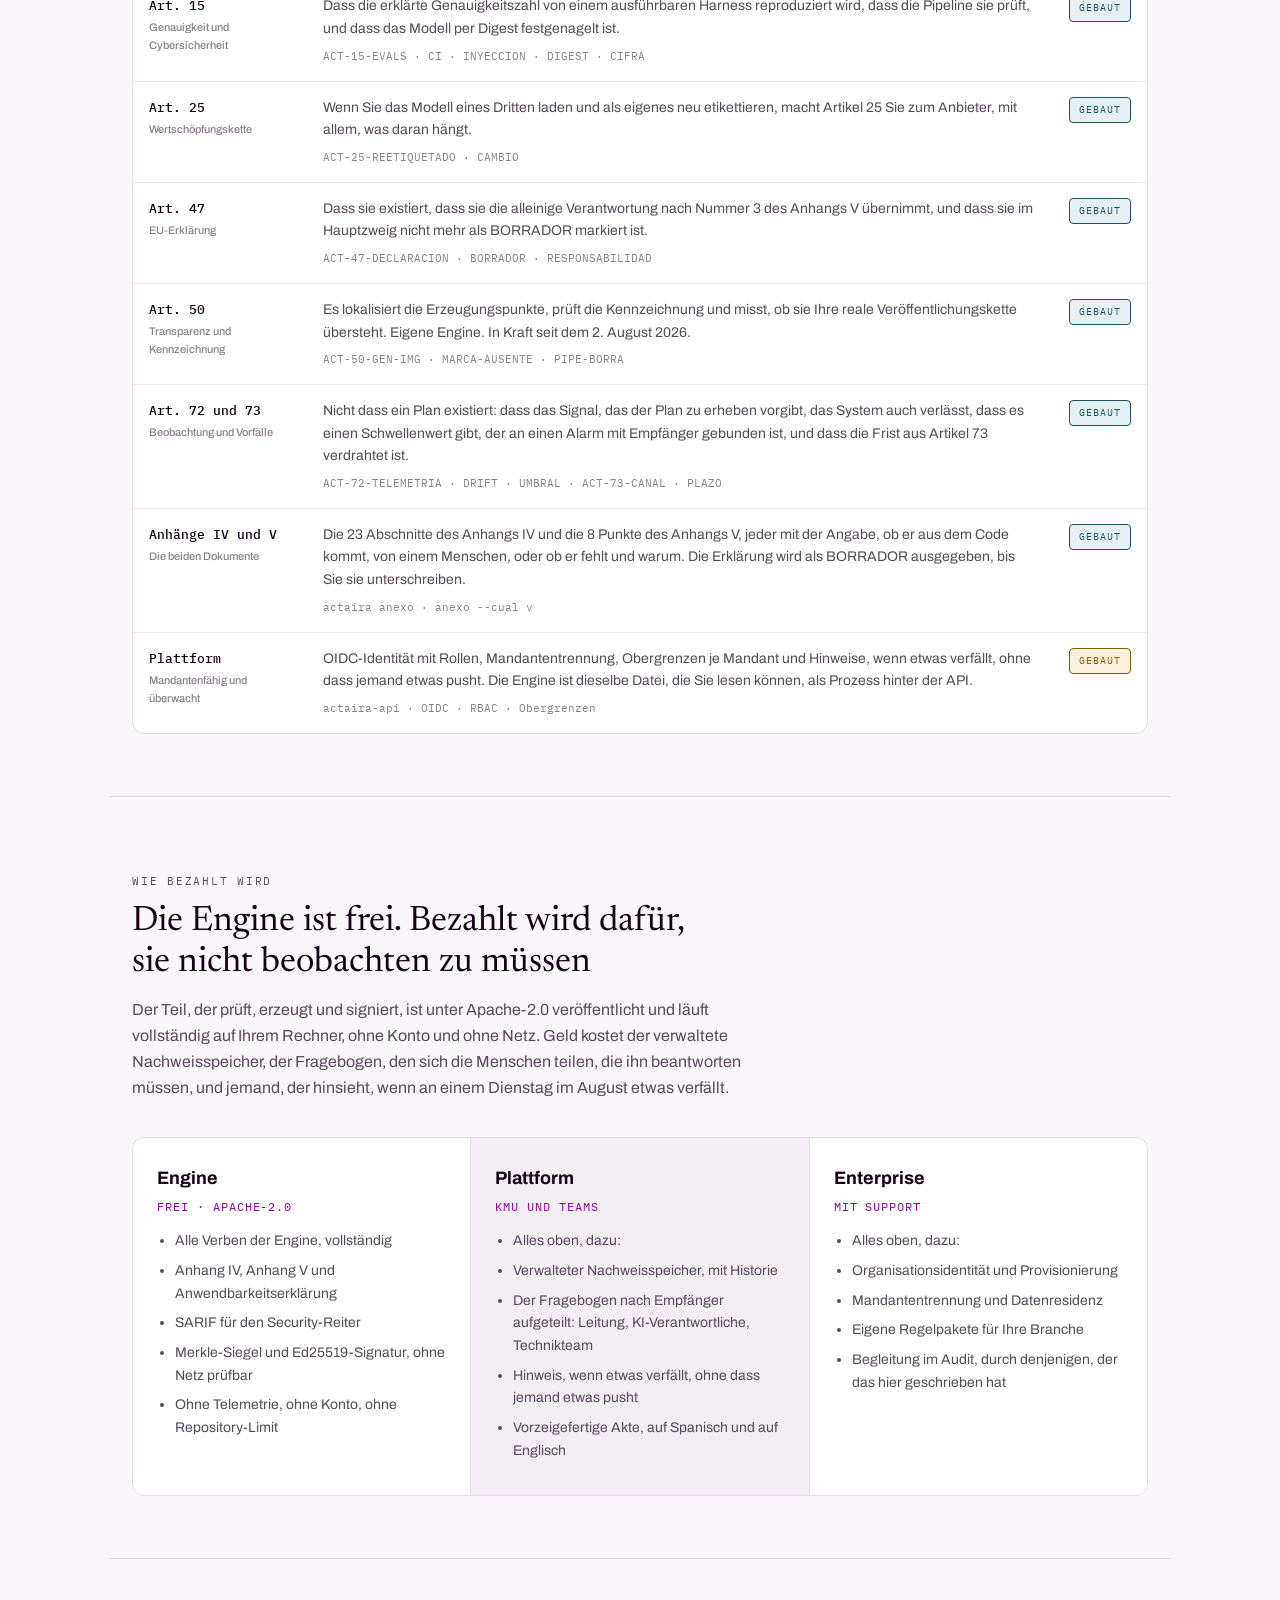
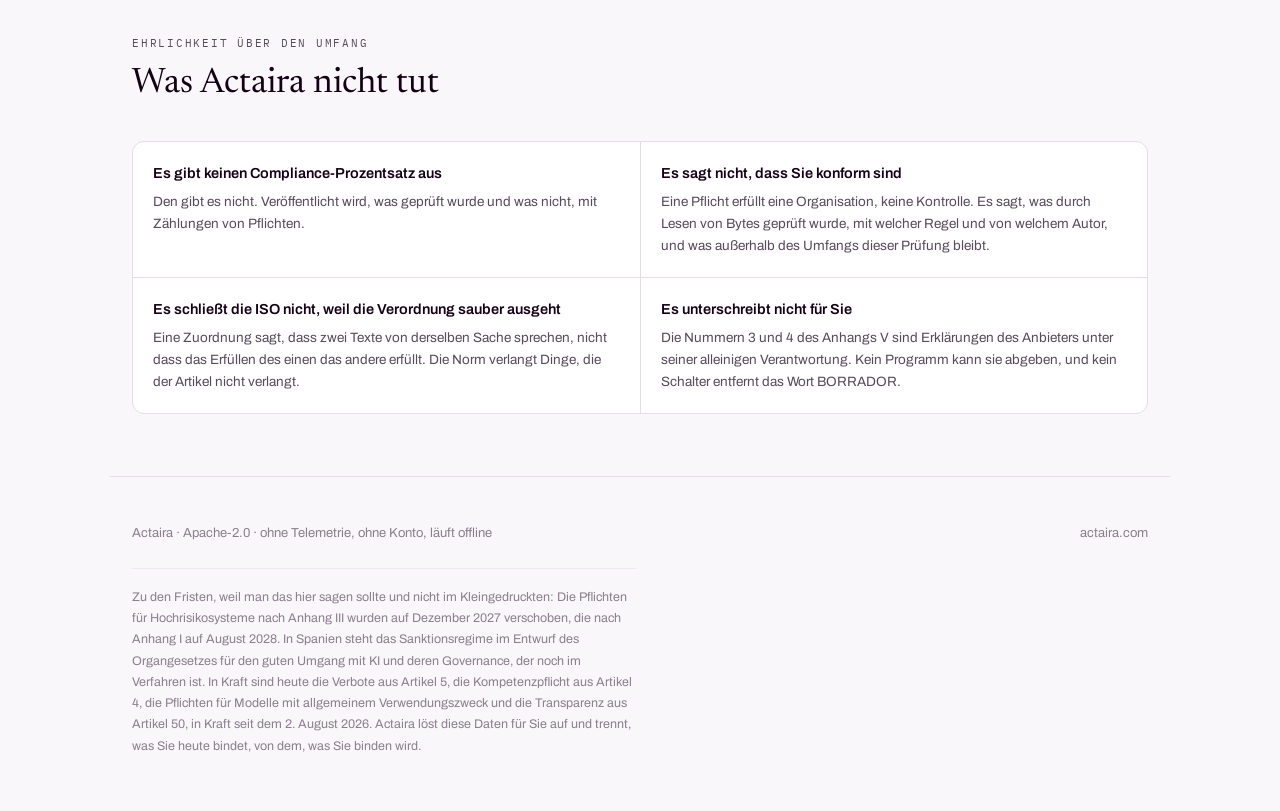
==== commit 8bc76a6e: "El panel ensenaba cuatro de sus once vistas, y pintaba bien una Recorrido con Playwright como client" ====
--- a/sitio/de/index.html
+++ b/sitio/de/index.html
@@ -63,7 +63,14 @@
 .claim .no{font-family:var(--mono);font-size:11px;letter-spacing:.14em;color:var(--marca);text-transform:uppercase}
 .claim code{font-family:var(--mono);font-size:12.5px;background:var(--surface-2);padding:1px 5px;border-radius:4px}
 
-.cod{background:var(--marca-tinta);color:#EFE3F0;border-radius:12px;padding:22px 24px;overflow-x:auto;font-family:var(--mono);font-size:13px;line-height:1.85}
+/* `white-space:pre` NO es decoracion: sin el, este bloque era un parrafo
+   corrido. Es un `div` con saltos de linea dentro, y el HTML los colapsa,
+   asi que las cinco ordenes y sus comentarios salian pegados en una sola
+   linea ilegible. Es el unico elemento de esta pagina que alguien va a
+   COPIAR, y era el que peor estaba. `overflow-x:auto` ya estaba, y con
+   `pre` hace lo correcto: una orden larga se desplaza en vez de partirse,
+   porque una orden partida por la mitad no se puede pegar. */
+.cod{background:var(--marca-tinta);color:#EFE3F0;border-radius:12px;padding:22px 24px;overflow-x:auto;white-space:pre;font-family:var(--mono);font-size:13px;line-height:1.85}
 .cod .c{color:#A88FAC}
 .cod .k{color:#E5A8ED}
 
@@ -162,7 +169,7 @@
     <div><b>48</b>Pflichten der Verordnung</div>
     <div><b>38+32</b>ISO-Maßnahmen und -Abschnitte</div>
     <div><b>68</b>Code-Regeln</div>
-    <div><b>561</b>Tests</div>
+    <div><b>562</b>Tests</div>
     <div><b>1</b>Laufzeitabhängigkeit</div>
     <div><b>0</b>Telemetrie</div>
   </div>
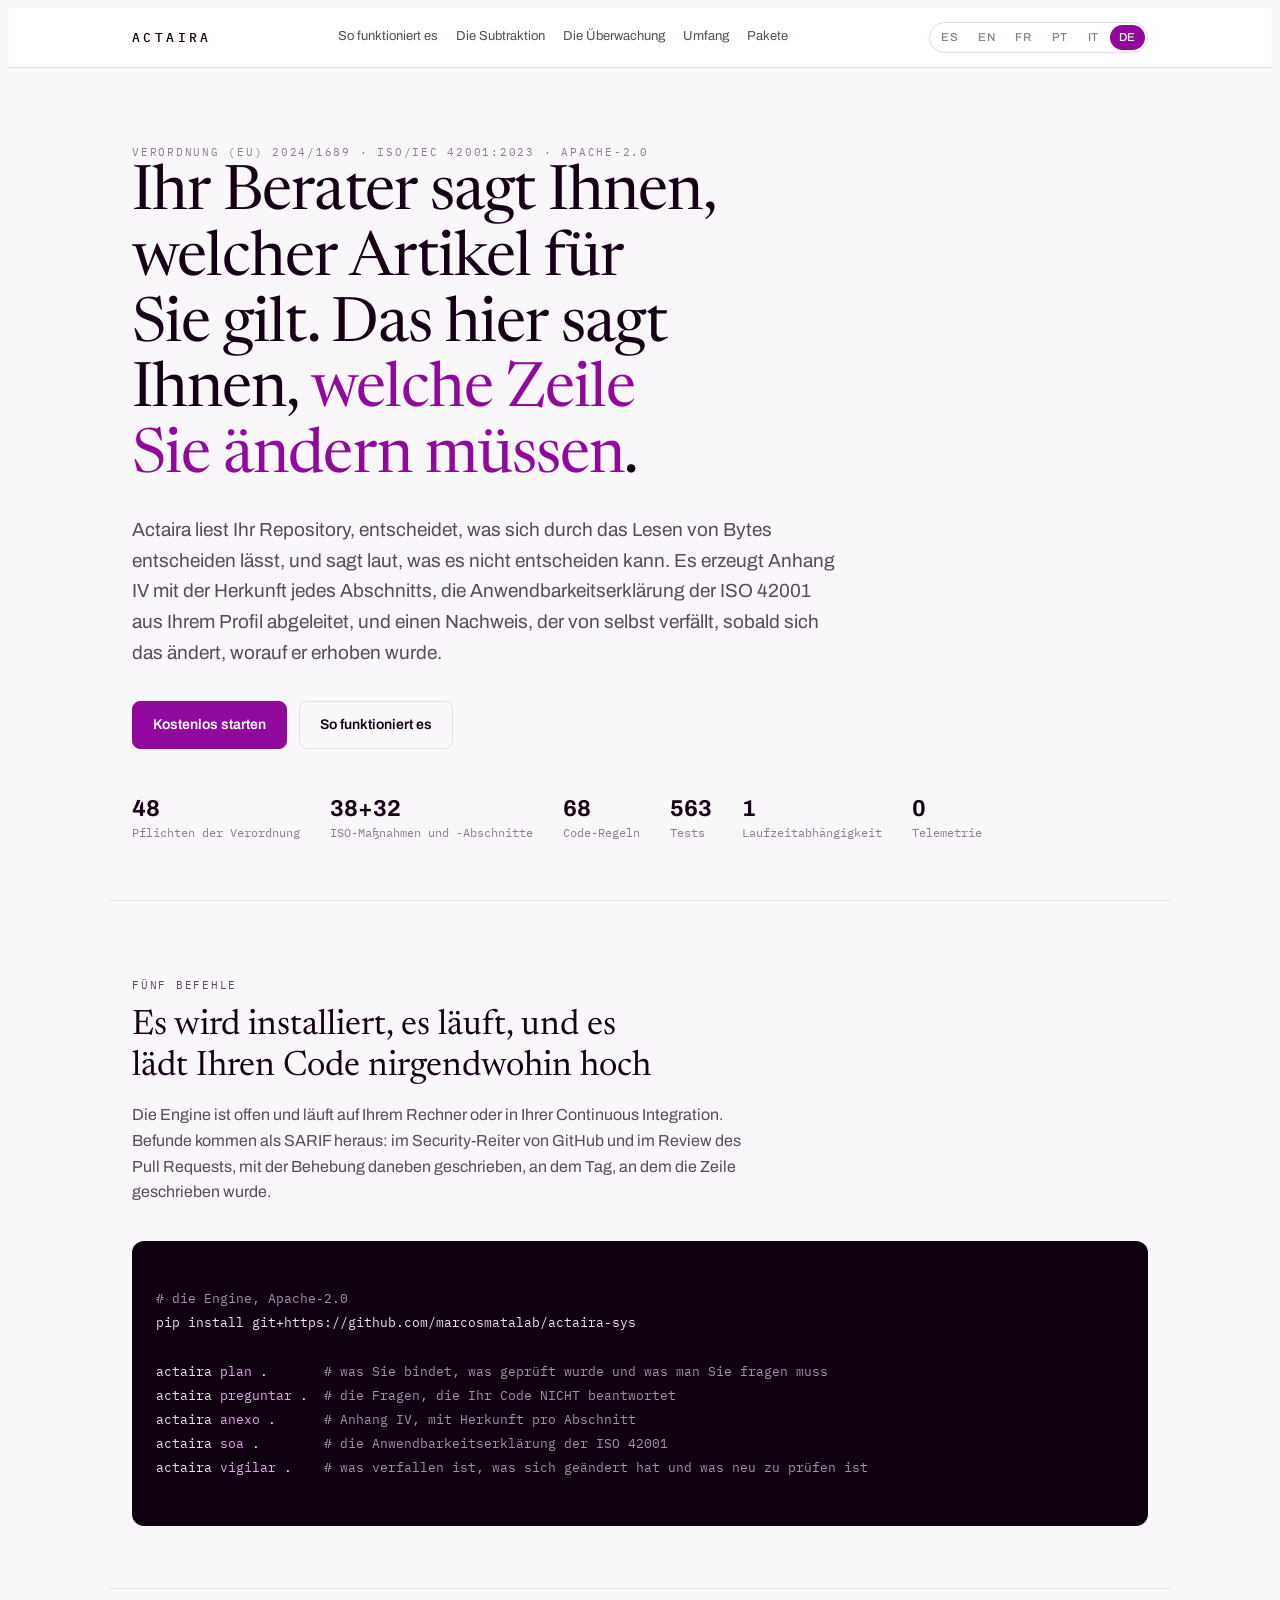
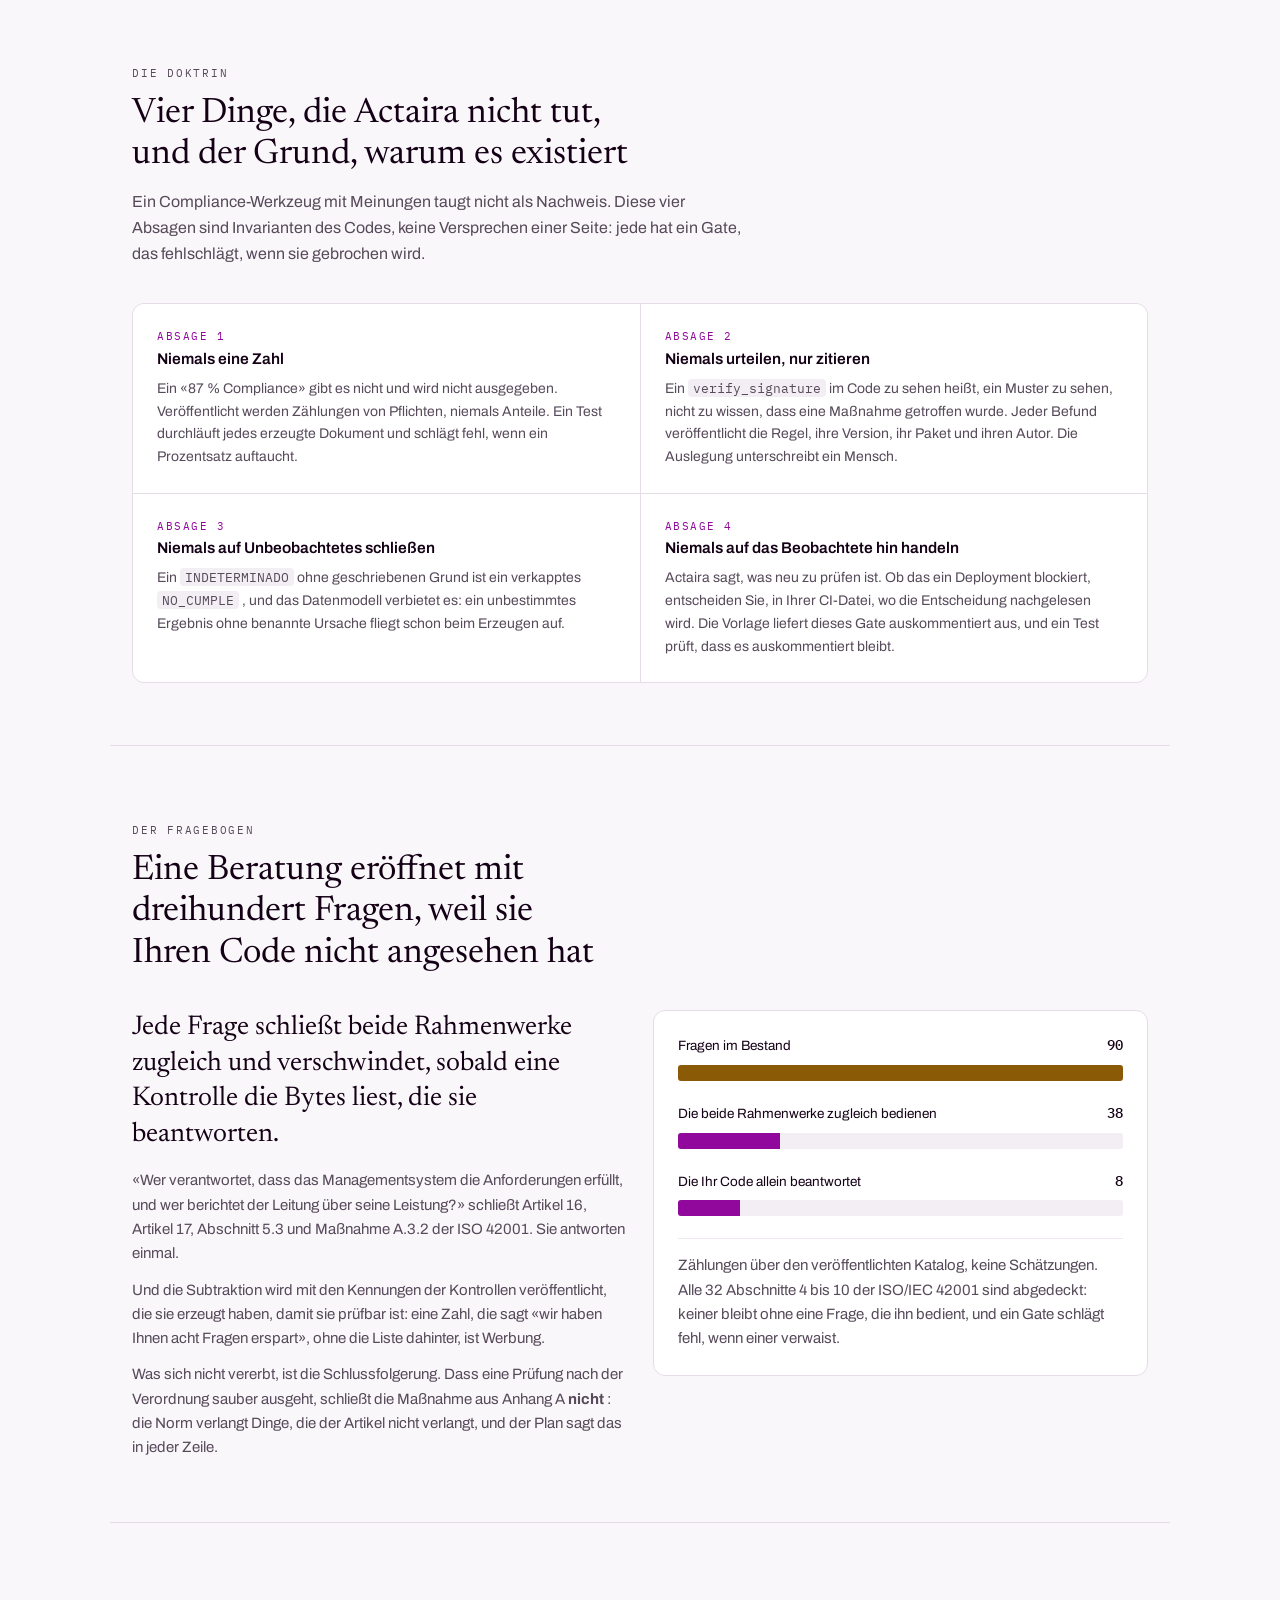
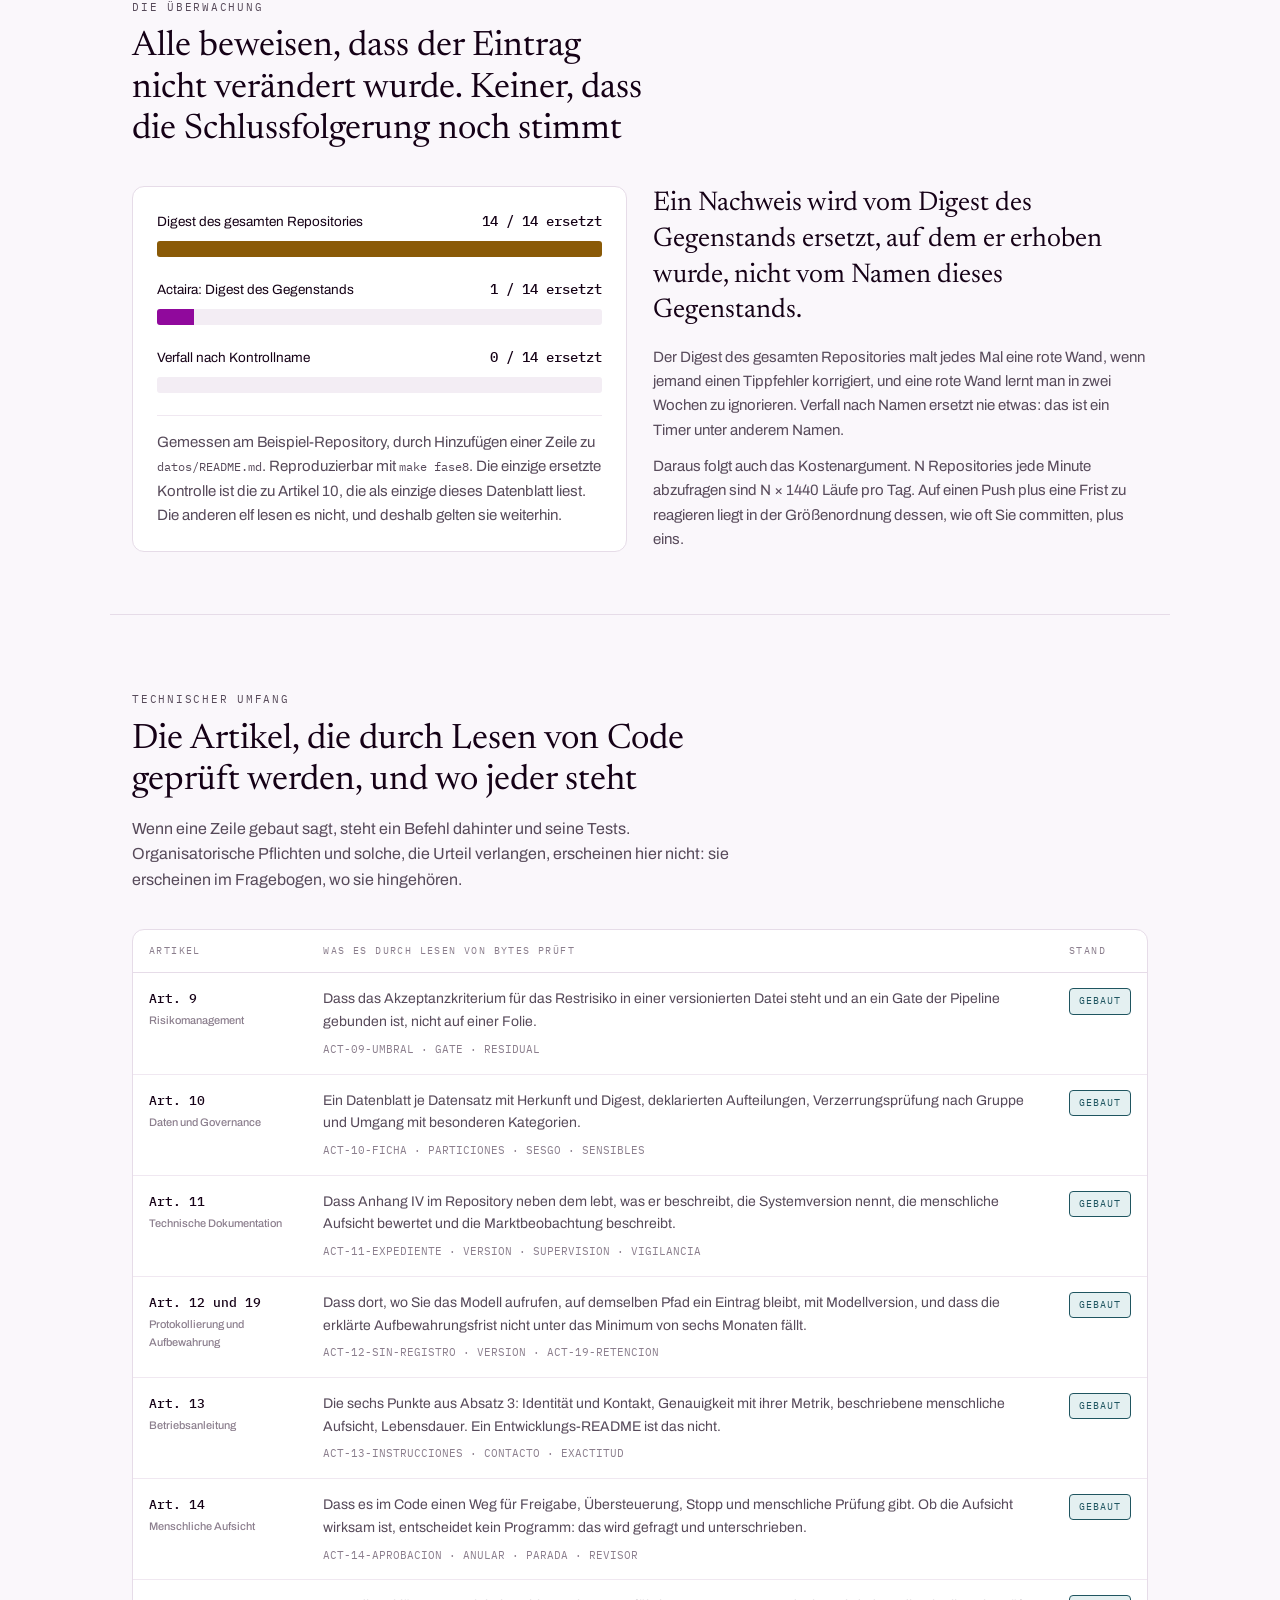
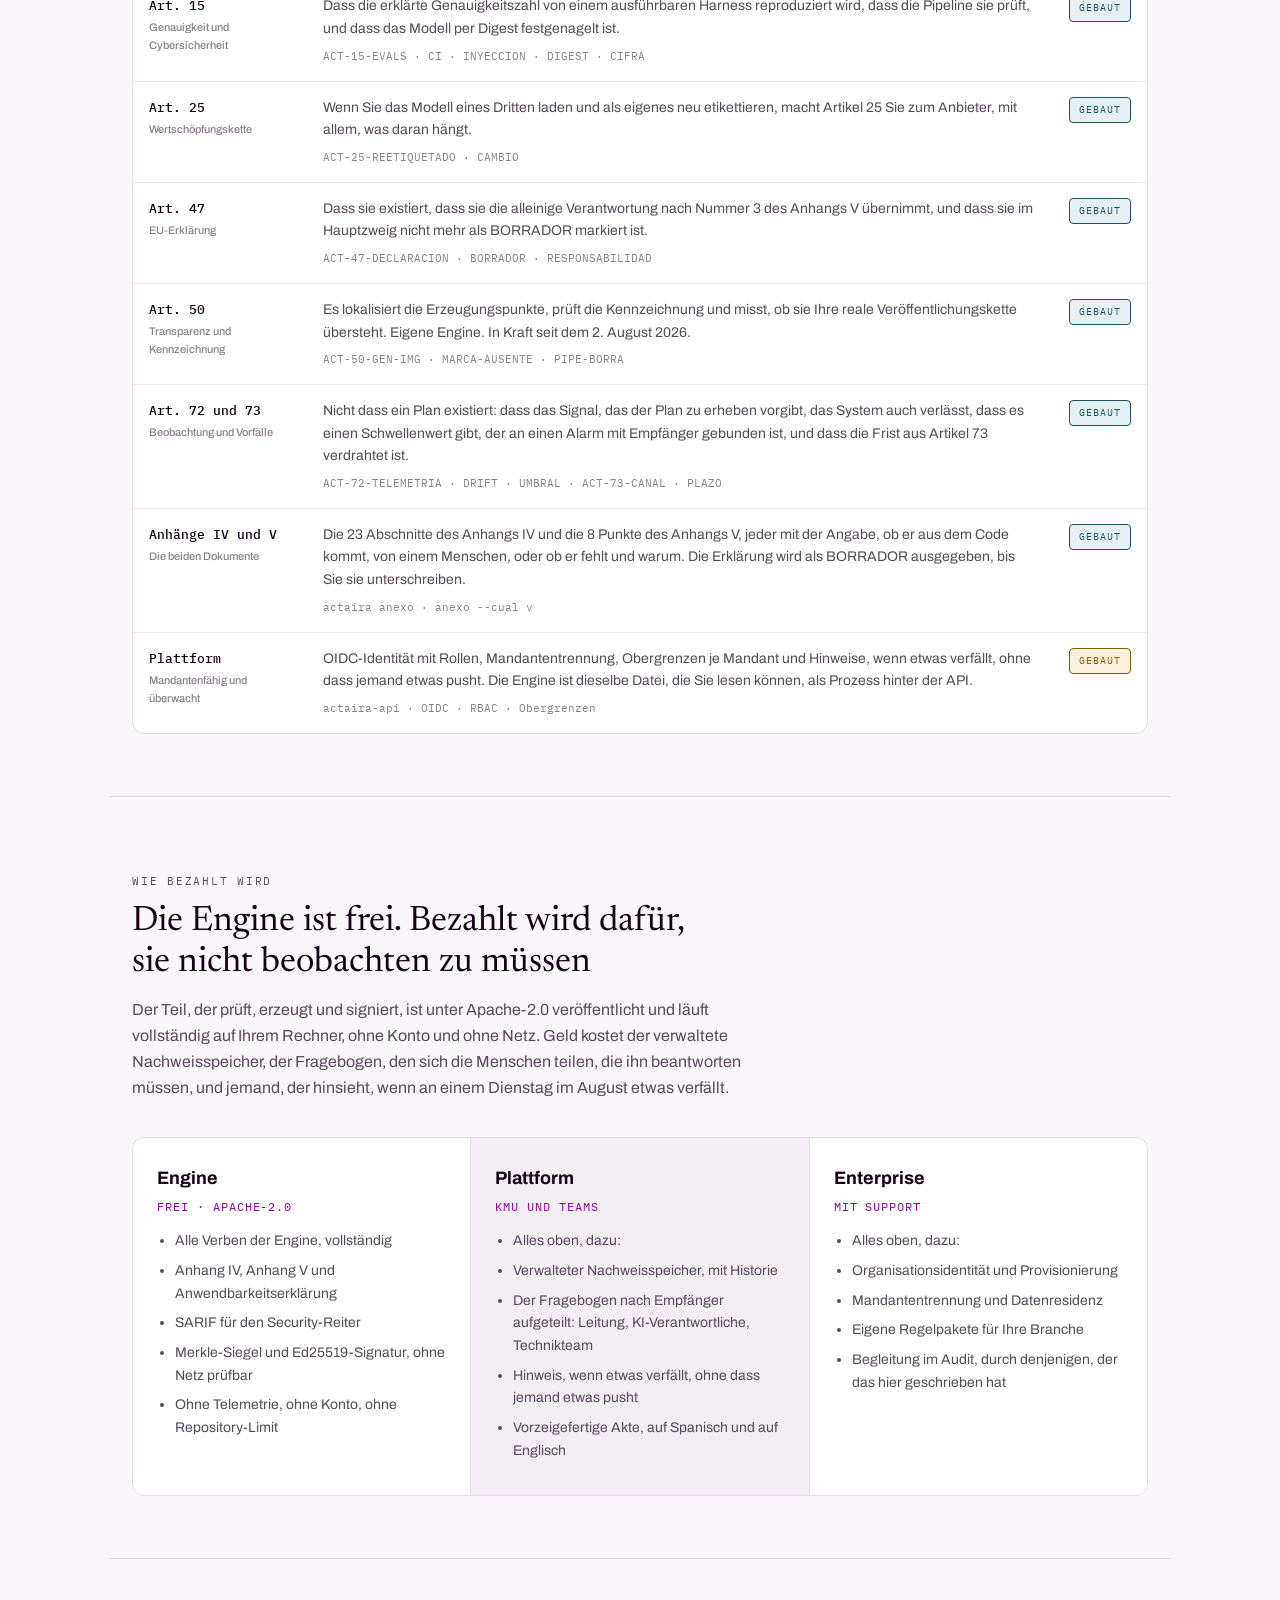
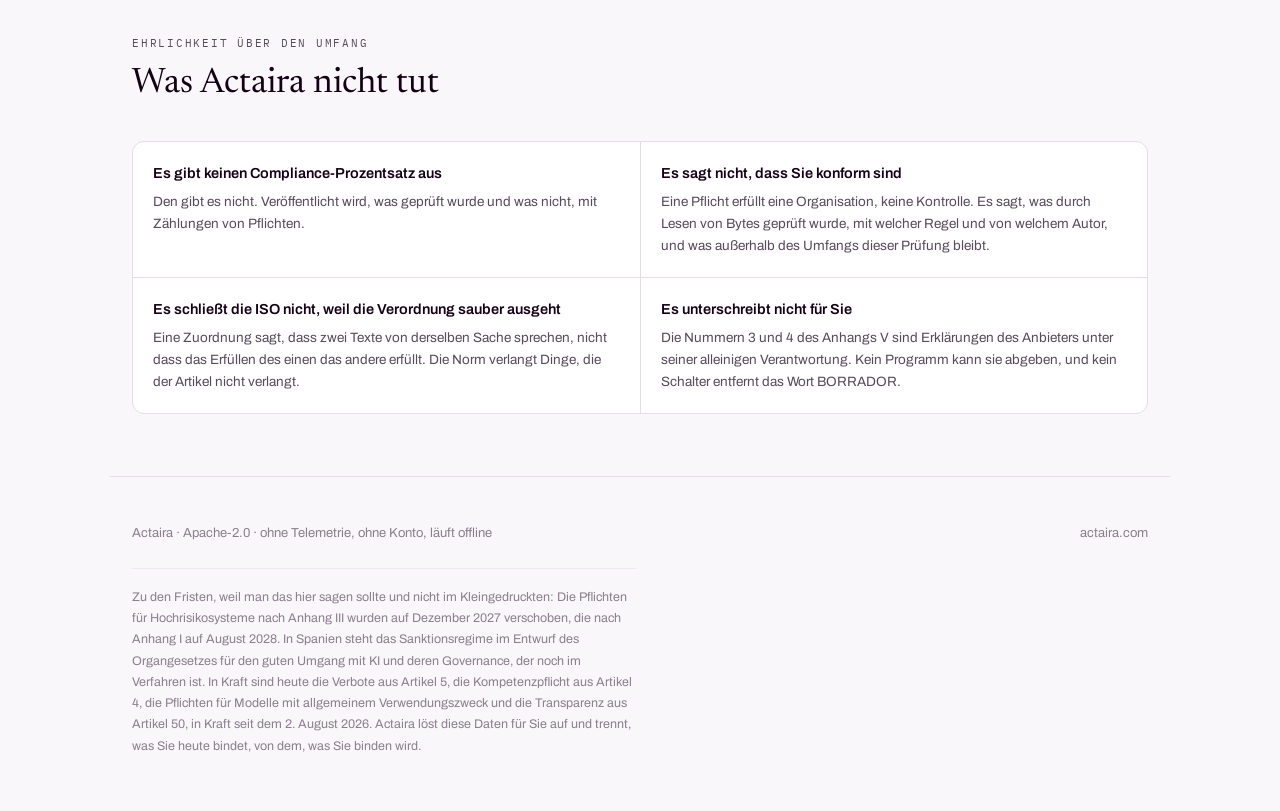
==== commit c96f70b6: "La plataforma en seis idiomas, y el idioma del documento aparte del de la pantalla El panel y la con" ====
--- a/sitio/de/index.html
+++ b/sitio/de/index.html
@@ -169,7 +169,7 @@
     <div><b>48</b>Pflichten der Verordnung</div>
     <div><b>38+32</b>ISO-Maßnahmen und -Abschnitte</div>
     <div><b>68</b>Code-Regeln</div>
-    <div><b>562</b>Tests</div>
+    <div><b>563</b>Tests</div>
     <div><b>1</b>Laufzeitabhängigkeit</div>
     <div><b>0</b>Telemetrie</div>
   </div>
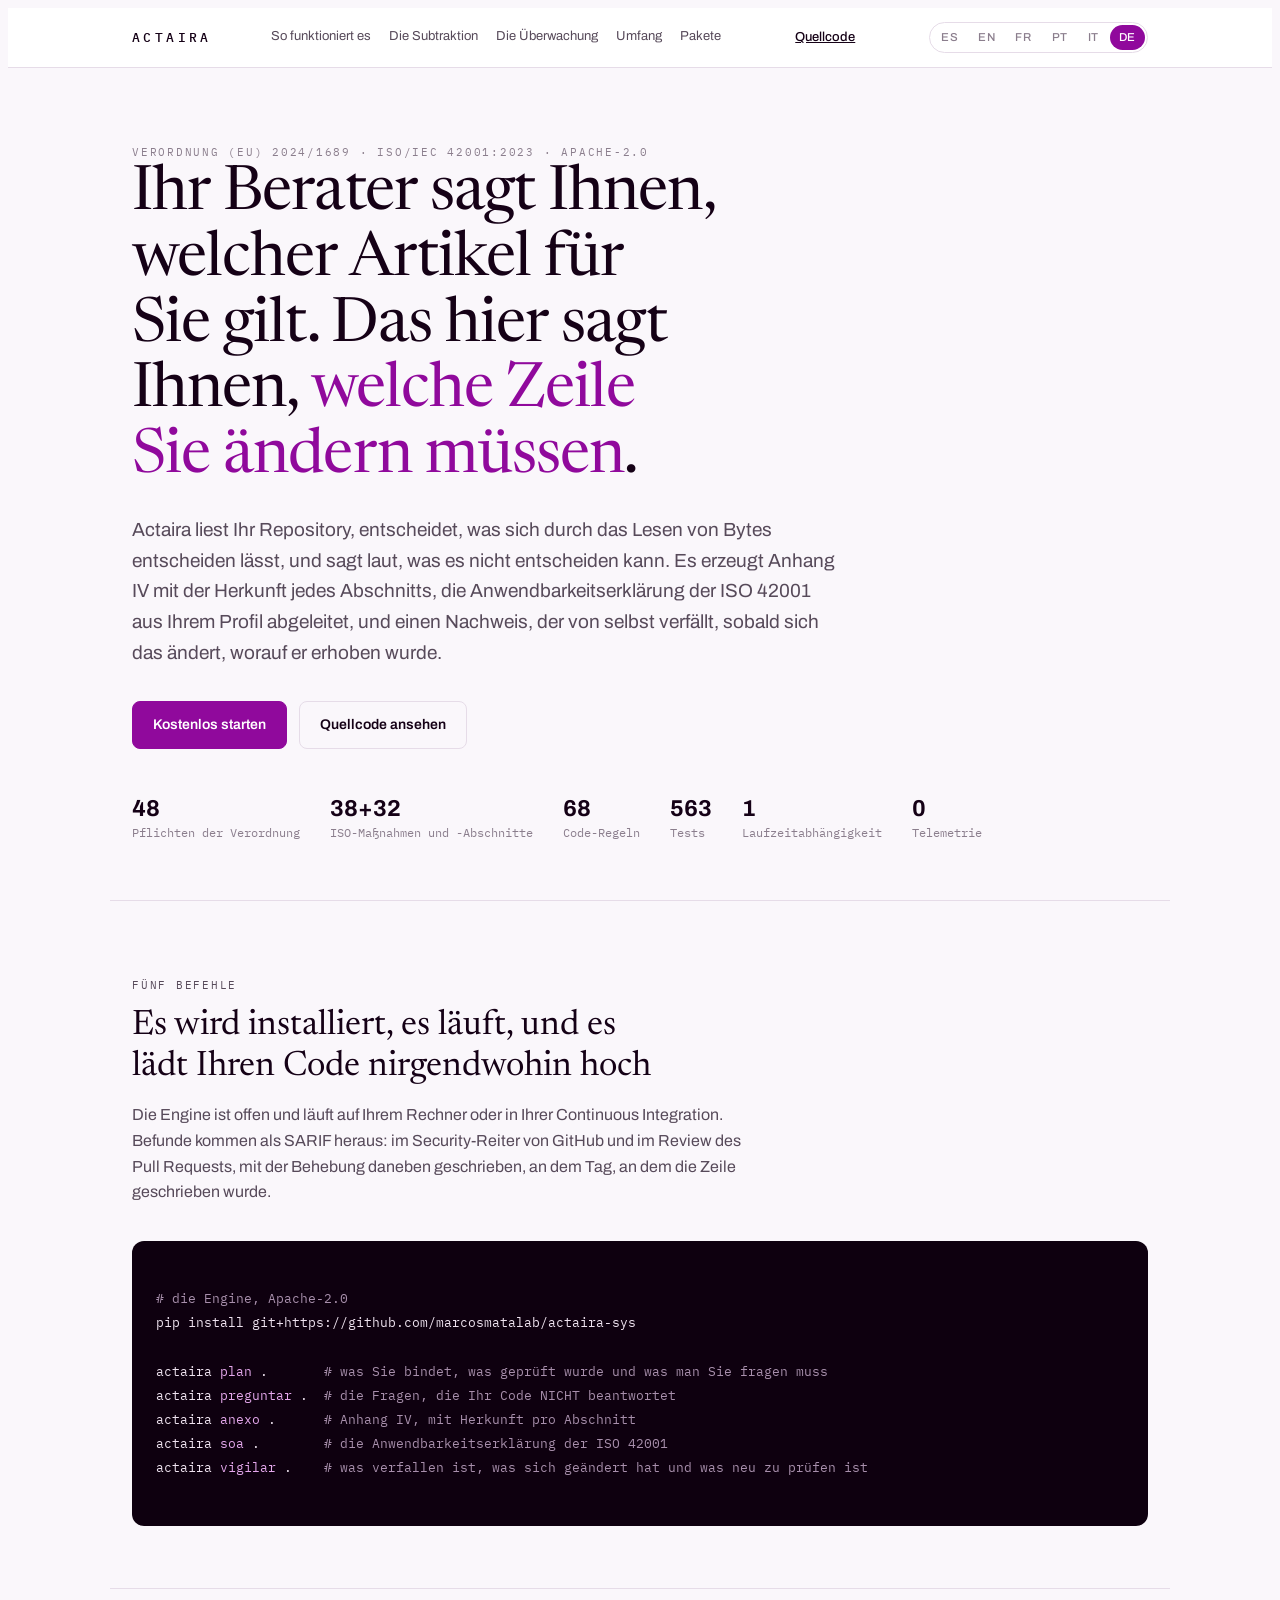
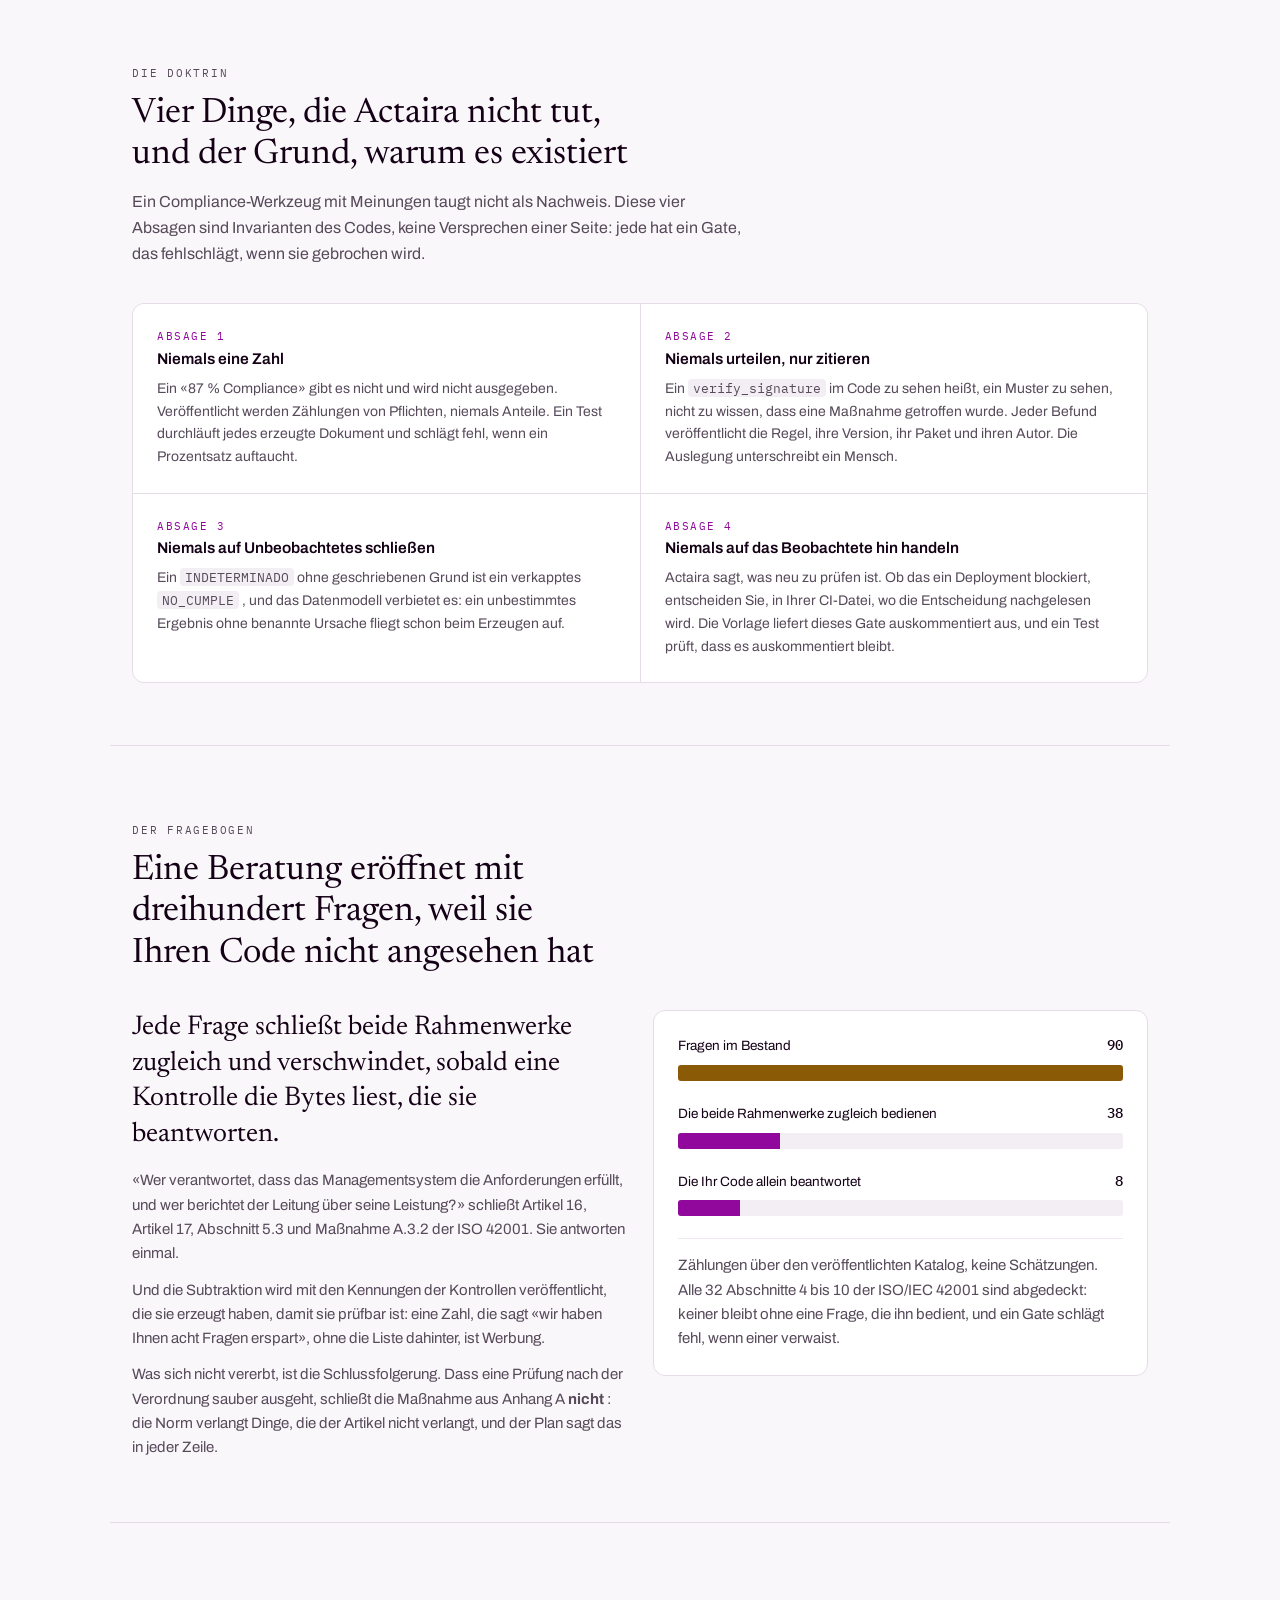
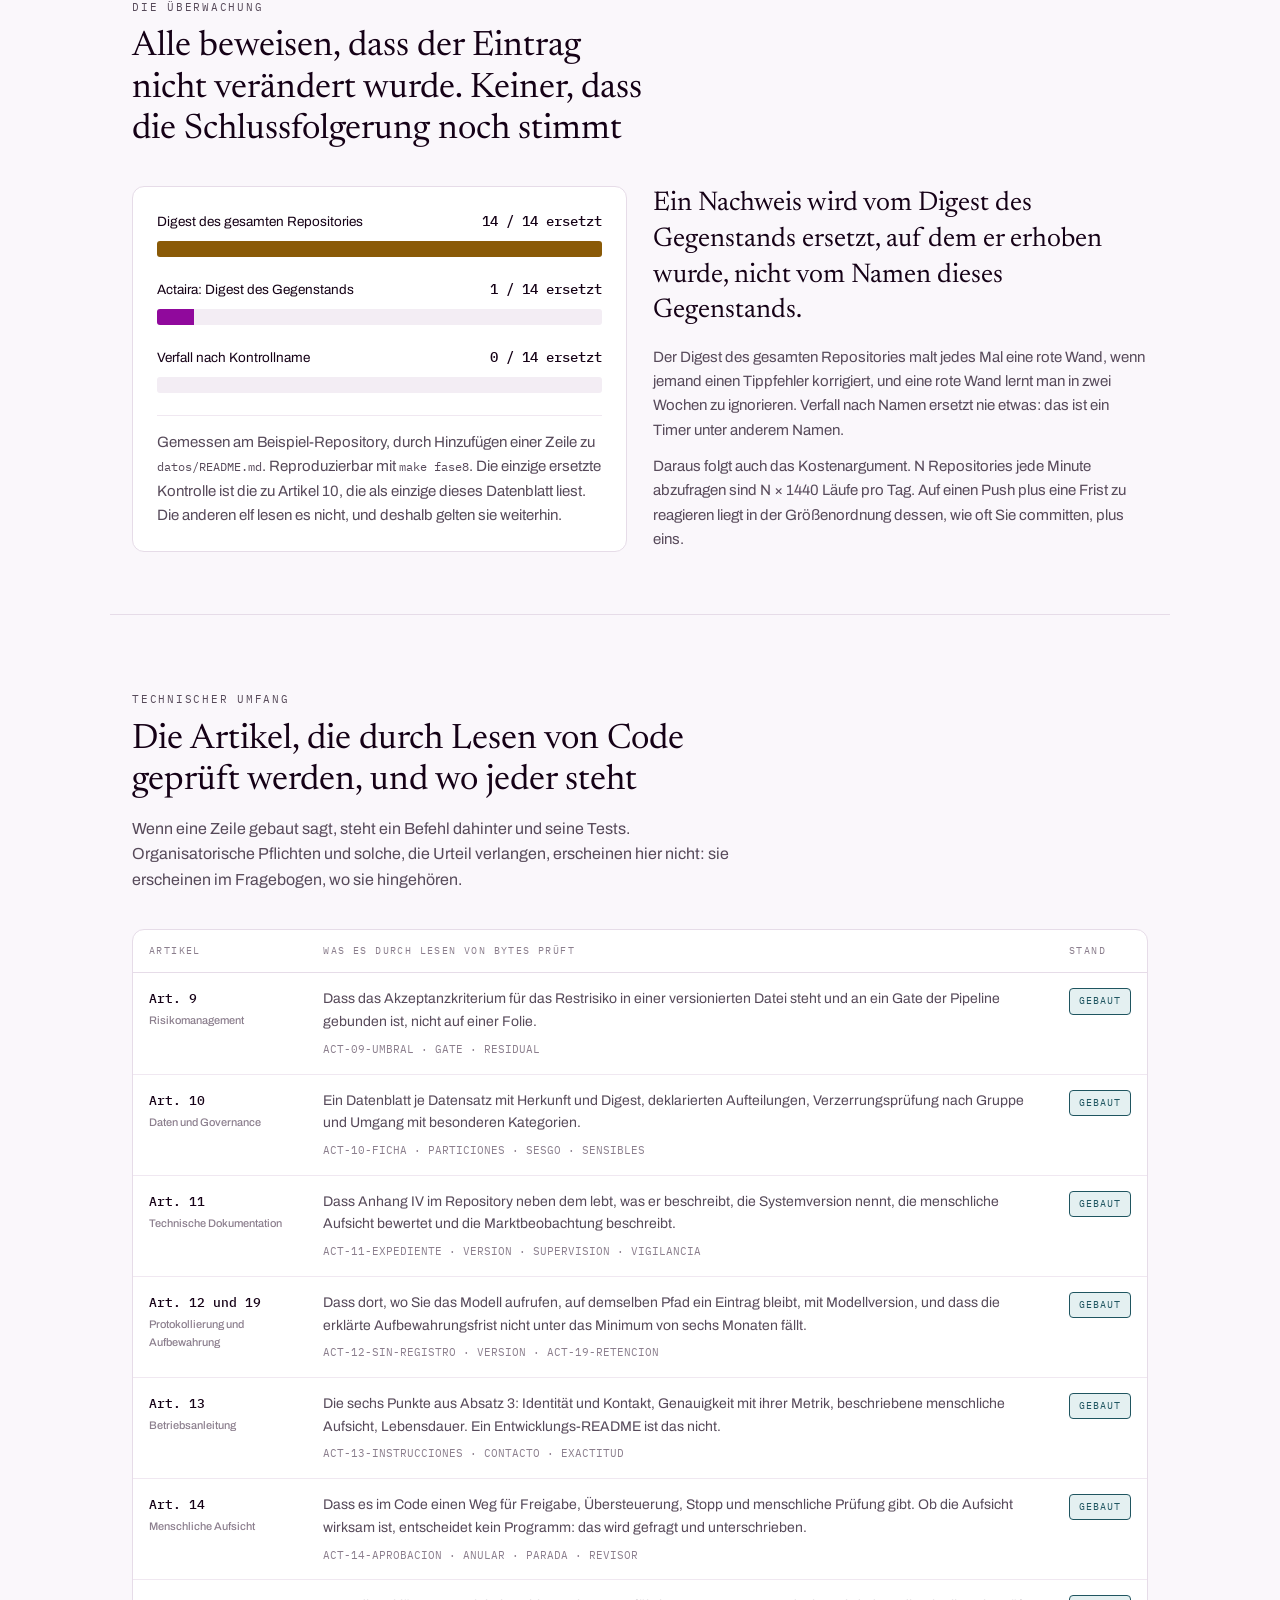
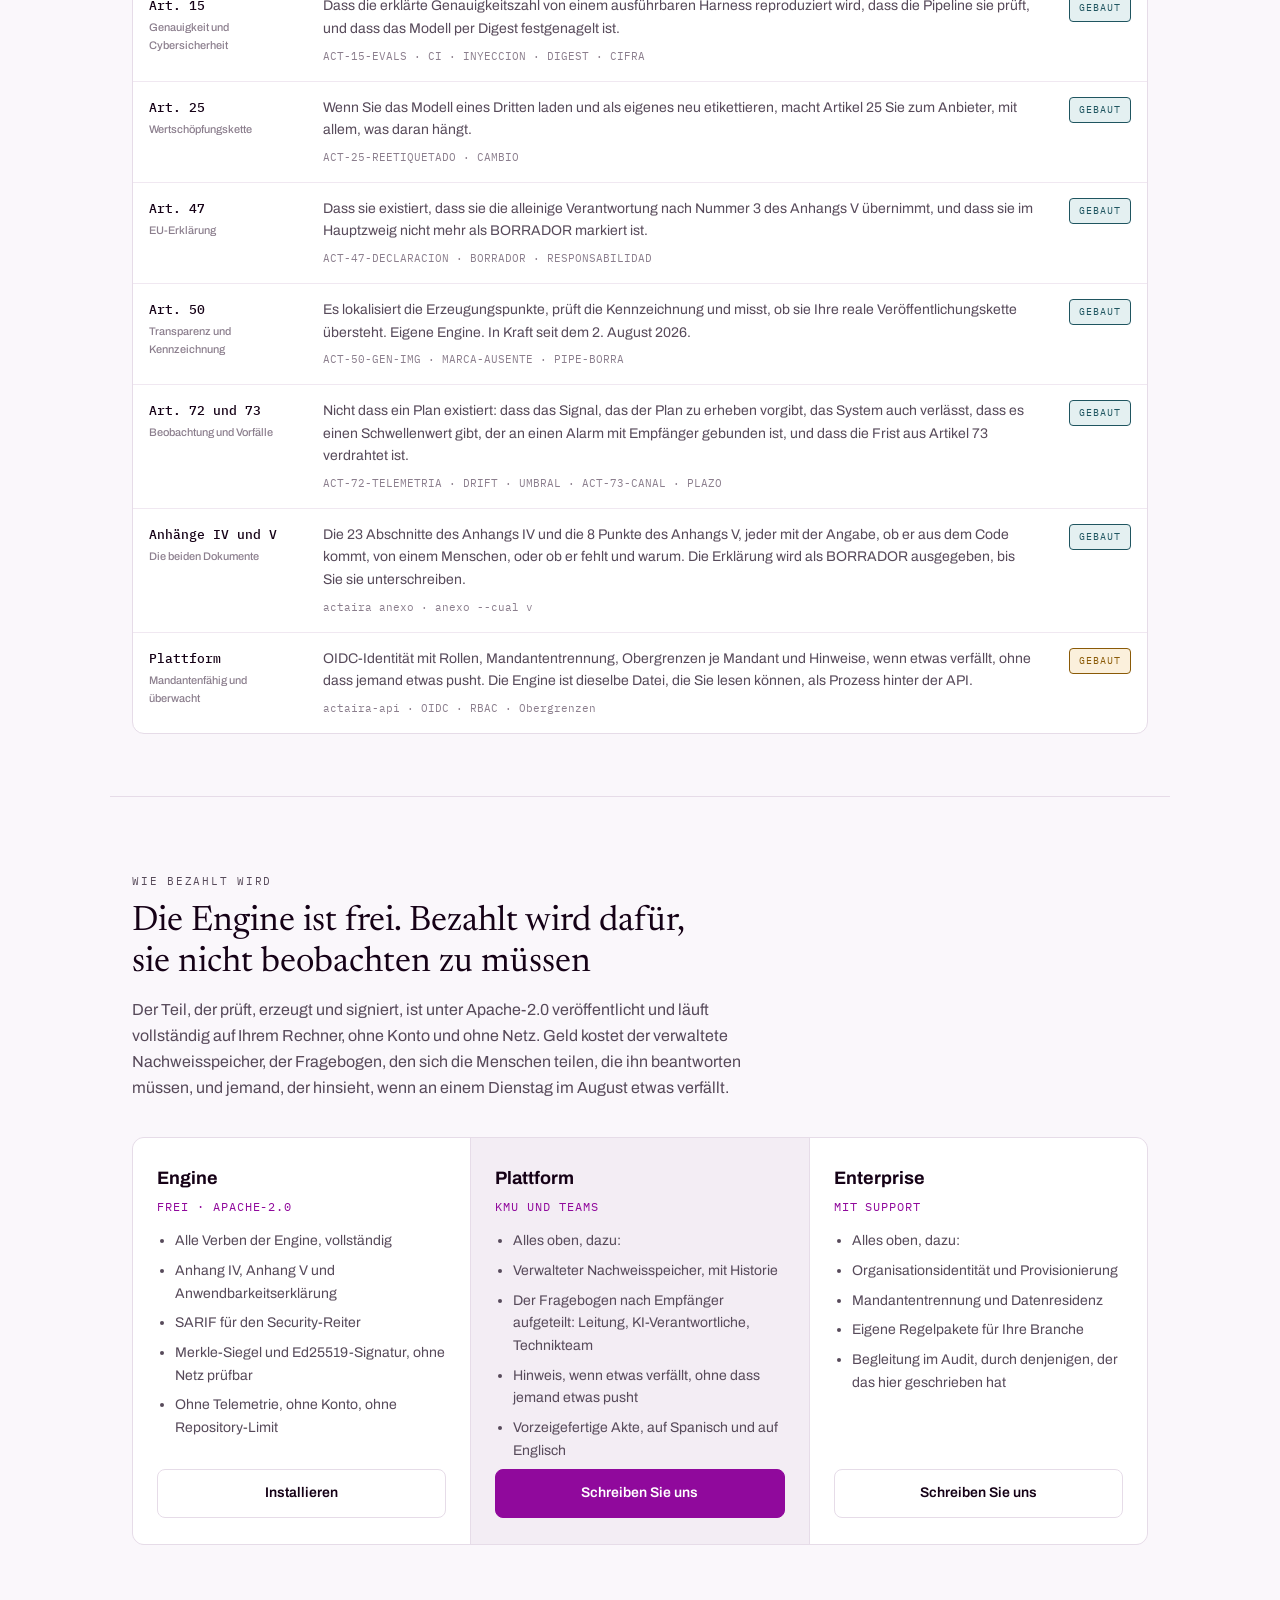
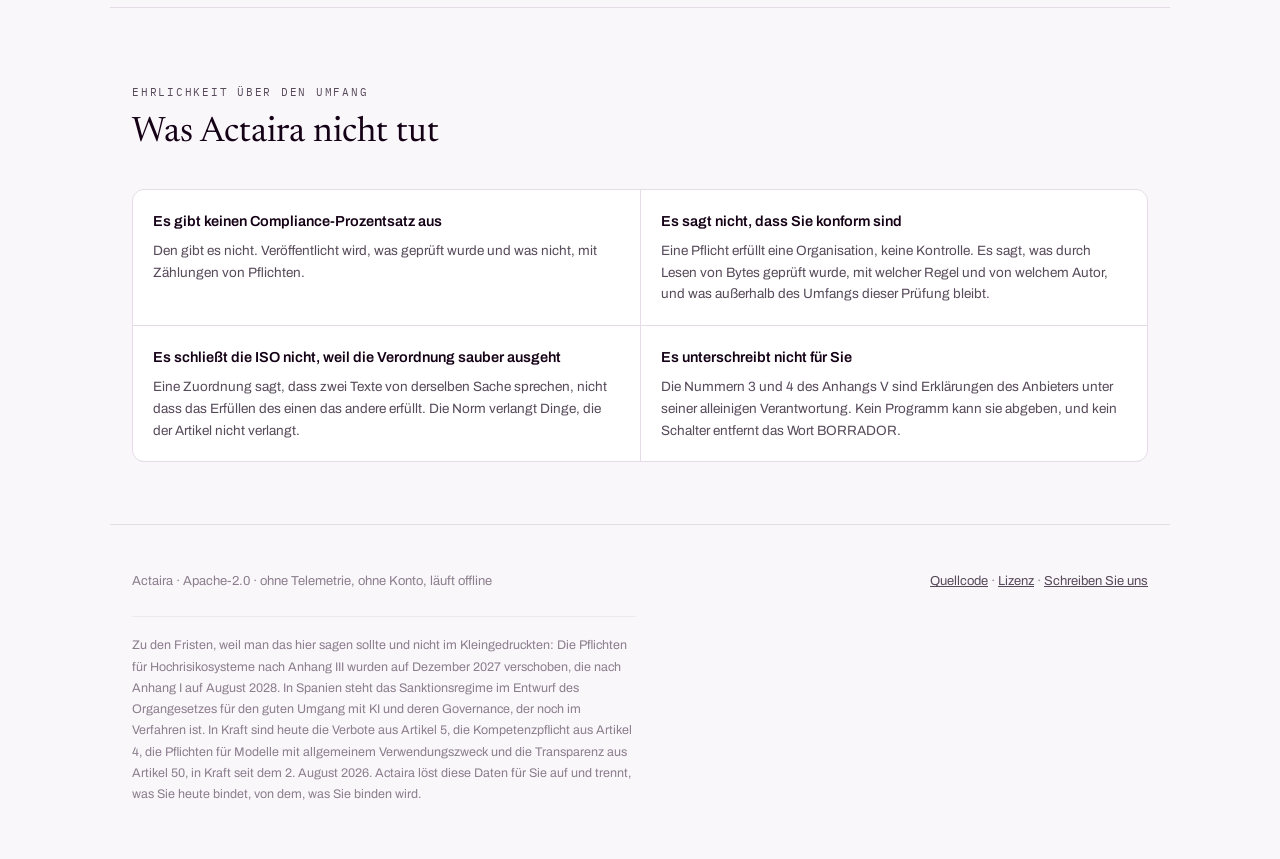
==== commit 3f67757b: "La portada era un documento excelente sin una sola forma de actuar Recorrido con Playwright como cli" ====
--- a/sitio/de/index.html
+++ b/sitio/de/index.html
@@ -37,6 +37,12 @@
 .bar nav{display:flex;gap:18px;flex-wrap:wrap}
 .bar nav a{font-size:13px;color:var(--ink-soft);text-decoration:none;border-bottom:1px solid transparent;padding-bottom:2px}
 .bar nav a:hover{color:var(--ink);border-bottom-color:var(--marca)}
+/* En el movil la cabecera ocupaba el 21% de la pantalla en TRES filas
+   antes de que empezara el texto. La navegacion de secciones es la que
+   sobra: a las secciones se llega bajando, y el ancla no aporta nada en
+   una pantalla donde todo esta a un dedo. Lo que NO se esconde es el
+   idioma ni el enlace al codigo, que son acciones y no atajos. */
+@media(max-width:720px){.bar nav:not(.idiomas){display:none}}
 
 .hero{padding-block:76px 58px;border-bottom:1px solid var(--line)}
 .hero h1{font-family:var(--serif);font-weight:400;letter-spacing:-.015em;font-size:clamp(34px,6vw,62px);line-height:1.06;max-width:19ch}
@@ -106,7 +112,13 @@
 
 .niveles{display:grid;gap:1px;background:var(--line);border:1px solid var(--line);border-radius:12px;overflow:hidden}
 @media(min-width:780px){.niveles{grid-template-columns:repeat(3,1fr)}}
-.nivel{background:var(--surface);padding:26px 24px}
+/* En columna y con el boton anclado abajo: las tres tarjetas tienen
+   distinto numero de lineas, asi que los botones salian a tres alturas
+   distintas y la fila se leia como descuidada. `margin-top:auto` en el
+   boton los pone en la misma linea sin fijar una altura a mano, que es
+   lo que se rompe en cuanto alguien anade una viñeta. */
+.nivel{background:var(--surface);padding:26px 24px;display:flex;flex-direction:column}
+.nivel .btn.bloque{margin-top:auto}
 .nivel.destacado{background:var(--surface-2)}
 .nivel h3{font-size:18px;font-weight:700;margin-bottom:4px}
 .nivel .precio{font-family:var(--mono);font-size:12px;color:var(--marca);letter-spacing:.08em;text-transform:uppercase;margin-bottom:14px}
@@ -123,6 +135,8 @@
 .foot{display:flex;justify-content:space-between;gap:20px;flex-wrap:wrap}
 .foot a{color:var(--ink-soft)}
 .caveat{max-width:72ch;margin-top:24px;padding-top:18px;border-top:1px solid var(--line-soft);font-size:12.5px;line-height:1.7}
+.btn.bloque{display:block;text-align:center;margin-top:18px;width:100%}
+a.codigo{margin-left:14px;font-size:13px;font-weight:500;white-space:nowrap}
 nav.idiomas{display:flex;gap:2px;align-items:center;margin-left:14px;
   border:1px solid var(--line);border-radius:999px;padding:2px;background:var(--surface)}
 nav.idiomas a{padding:3px 9px;border-radius:999px;font-size:11.5px;font-weight:500;
@@ -151,6 +165,10 @@
        JavaScript, se pueden abrir en otra pestana y se pueden marcar.
        `aria-current="page"` es lo que dice cual estas leyendo a quien no lo
        ve por el color. -->
+  <!-- EL ENLACE AL CODIGO. Esta pagina no tenia NI UN enlace externo, y todo
+       el argumento del producto es «el motor es el mismo fichero que puedes
+       leer». Se podia leer la frase y no habia donde pulsar. -->
+  <a class="codigo" href="https://github.com/marcosmatalab/actaira-sys" rel="noopener">Quellcode</a>
   <nav class="idiomas" aria-label="Sprache"><a href="../" hreflang="es" lang="es" title="Español">ES</a><a href="../en/" hreflang="en" lang="en" title="English">EN</a><a href="../fr/" hreflang="fr" lang="fr" title="Français">FR</a><a href="../pt/" hreflang="pt" lang="pt" title="Português">PT</a><a href="../it/" hreflang="it" lang="it" title="Italiano">IT</a><a href="./" hreflang="de" lang="de" aria-current="page" title="Deutsch">DE</a></nav>
 </div></header>
 
@@ -162,8 +180,14 @@
     Actaira liest Ihr Repository, entscheidet, was sich durch das Lesen von Bytes entscheiden lässt, und sagt laut, was es nicht entscheiden kann. Es erzeugt Anhang IV mit der Herkunft jedes Abschnitts, die Anwendbarkeitserklärung der ISO 42001 aus Ihrem Profil abgeleitet, und einen Nachweis, der von selbst verfällt, sobald sich das ändert, worauf er erhoben wurde.
   </p>
   <div class="cta">
-    <a class="btn" href="#niveles">Kostenlos starten</a>
-    <a class="btn ghost" href="#como">So funktioniert es</a>
+    <!-- A `#como`, que es donde esta la orden que te deja empezar gratis.
+         Llevaba a `#niveles`, la tabla de precios: pulsar «gratis» y aterrizar
+         en los precios es una promesa rota en el primer clic. -->
+    <a class="btn" href="#como">Kostenlos starten</a>
+    <!-- El secundario llevaba TAMBIEN a `#como`: dos botones al mismo sitio.
+         Lo otro que quiere hacer quien llega aqui es mirar el codigo, que
+         es la mitad del argumento. -->
+    <a class="btn ghost" href="https://github.com/marcosmatalab/actaira-sys" rel="noopener">Quellcode ansehen</a>
   </div>
   <div class="facts">
     <div><b>48</b>Pflichten der Verordnung</div>
@@ -371,6 +395,7 @@
         <li>Merkle-Siegel und Ed25519-Signatur, ohne Netz prüfbar</li>
         <li>Ohne Telemetrie, ohne Konto, ohne Repository-Limit</li>
       </ul>
+      <a class="btn ghost bloque" href="#como">Installieren</a>
     </div>
     <div class="nivel destacado">
       <h3>Plattform</h3>
@@ -382,6 +407,7 @@
         <li>Hinweis, wenn etwas verfällt, ohne dass jemand etwas pusht</li>
         <li>Vorzeigefertige Akte, auf Spanisch und auf Englisch</li>
       </ul>
+      <a class="btn bloque" href="mailto:hola@actaira.com">Schreiben Sie uns</a>
     </div>
     <div class="nivel">
       <h3>Enterprise</h3>
@@ -393,6 +419,7 @@
         <li>Eigene Regelpakete für Ihre Branche</li>
         <li>Begleitung im Audit, durch denjenigen, der das hier geschrieben hat</li>
       </ul>
+      <a class="btn ghost bloque" href="mailto:hola@actaira.com">Schreiben Sie uns</a>
     </div>
   </div>
 </section>
@@ -414,7 +441,14 @@
 <footer class="wrap">
   <div class="foot">
     <span>Actaira · Apache-2.0 · ohne Telemetrie, ohne Konto, läuft offline</span>
-    <span>actaira.com</span>
+    <!-- El pie no tenia ningun enlace. Un producto libre cuya pagina no lleva
+         al codigo, ni a la licencia, ni a nadie, no es self-serve: es un
+         folleto. -->
+    <span>
+      <a href="https://github.com/marcosmatalab/actaira-sys" rel="noopener">Quellcode</a> ·
+      <a href="https://github.com/marcosmatalab/actaira-sys/blob/main/LICENSE" rel="noopener">Lizenz</a> ·
+      <a href="mailto:hola@actaira.com">Schreiben Sie uns</a>
+    </span>
   </div>
   <p class="caveat">
     Zu den Fristen, weil man das hier sagen sollte und nicht im Kleingedruckten: Die Pflichten für Hochrisikosysteme nach Anhang III wurden auf Dezember 2027 verschoben, die nach Anhang I auf August 2028. In Spanien steht das Sanktionsregime im Entwurf des Organgesetzes für den guten Umgang mit KI und deren Governance, der noch im Verfahren ist. In Kraft sind heute die Verbote aus Artikel 5, die Kompetenzpflicht aus Artikel 4, die Pflichten für Modelle mit allgemeinem Verwendungszweck und die Transparenz aus Artikel 50, in Kraft seit dem 2. August 2026. Actaira löst diese Daten für Sie auf und trennt, was Sie heute bindet, von dem, was Sie binden wird.
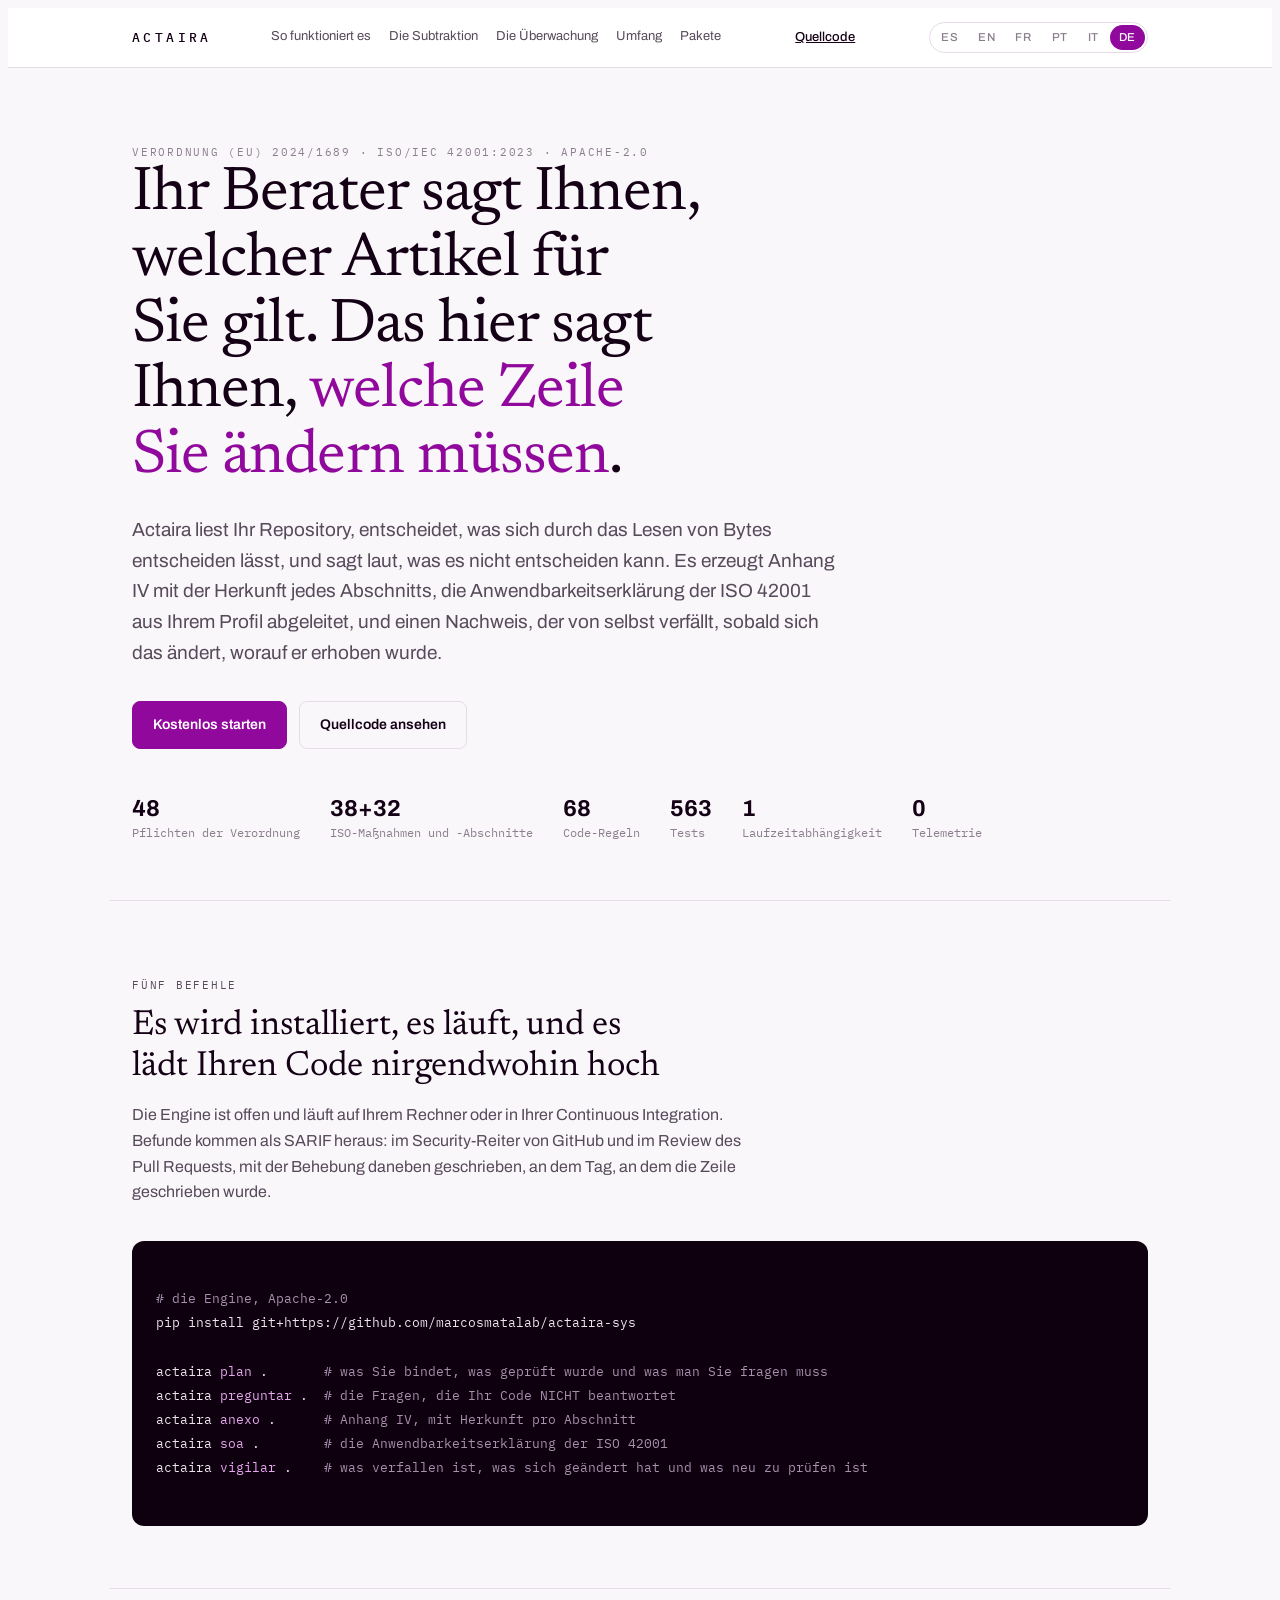
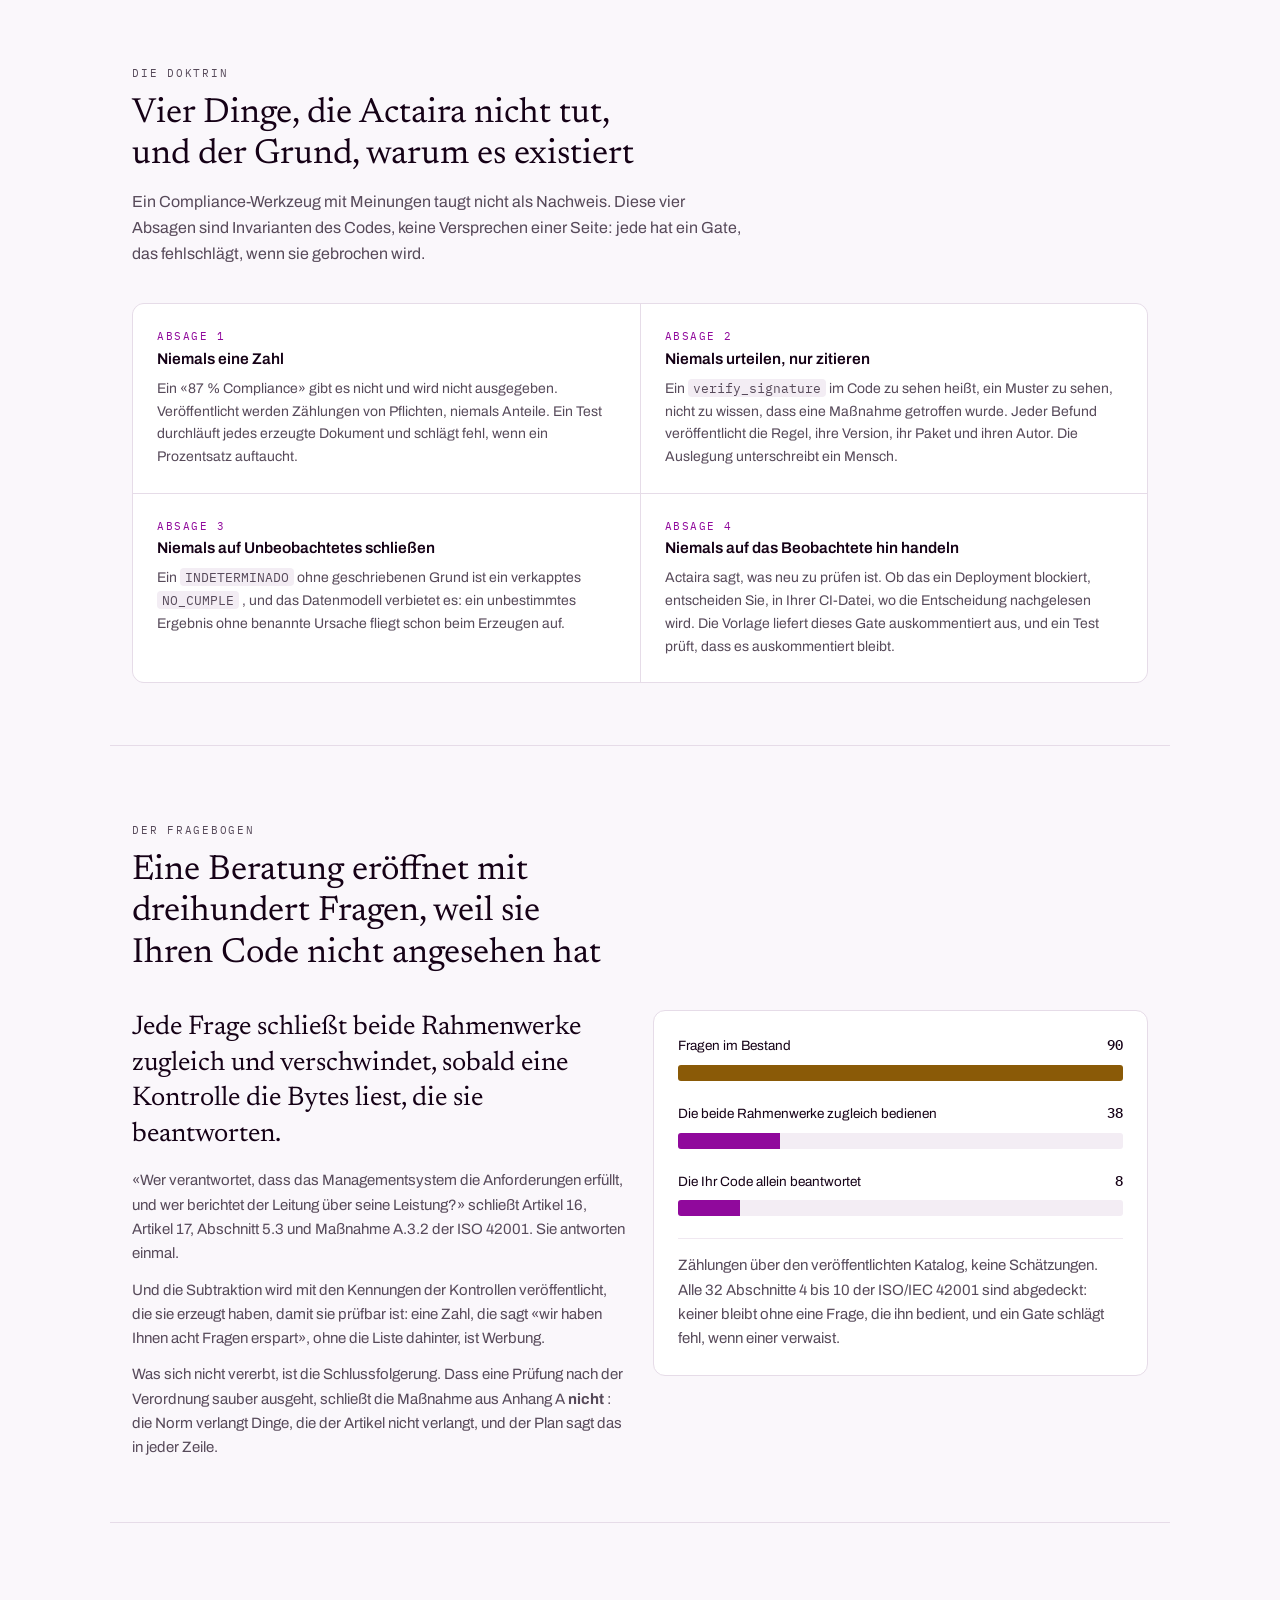
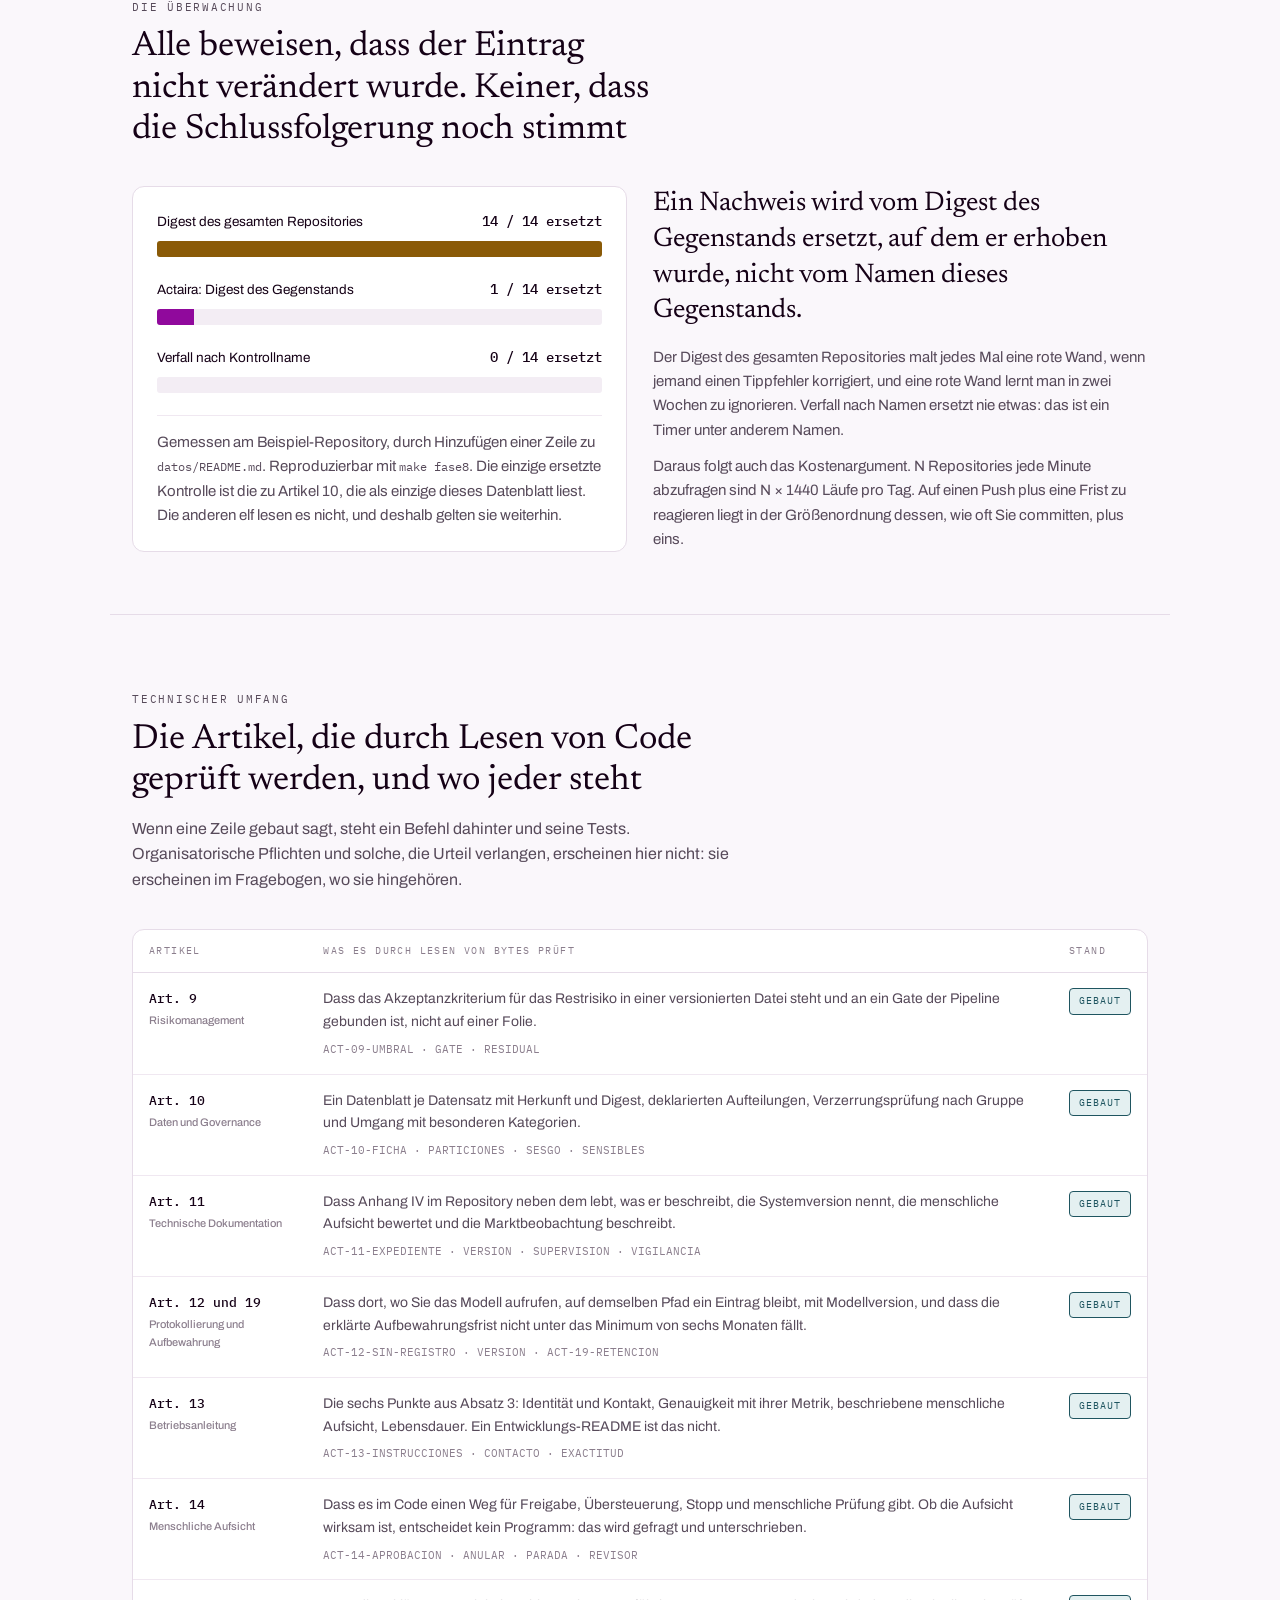
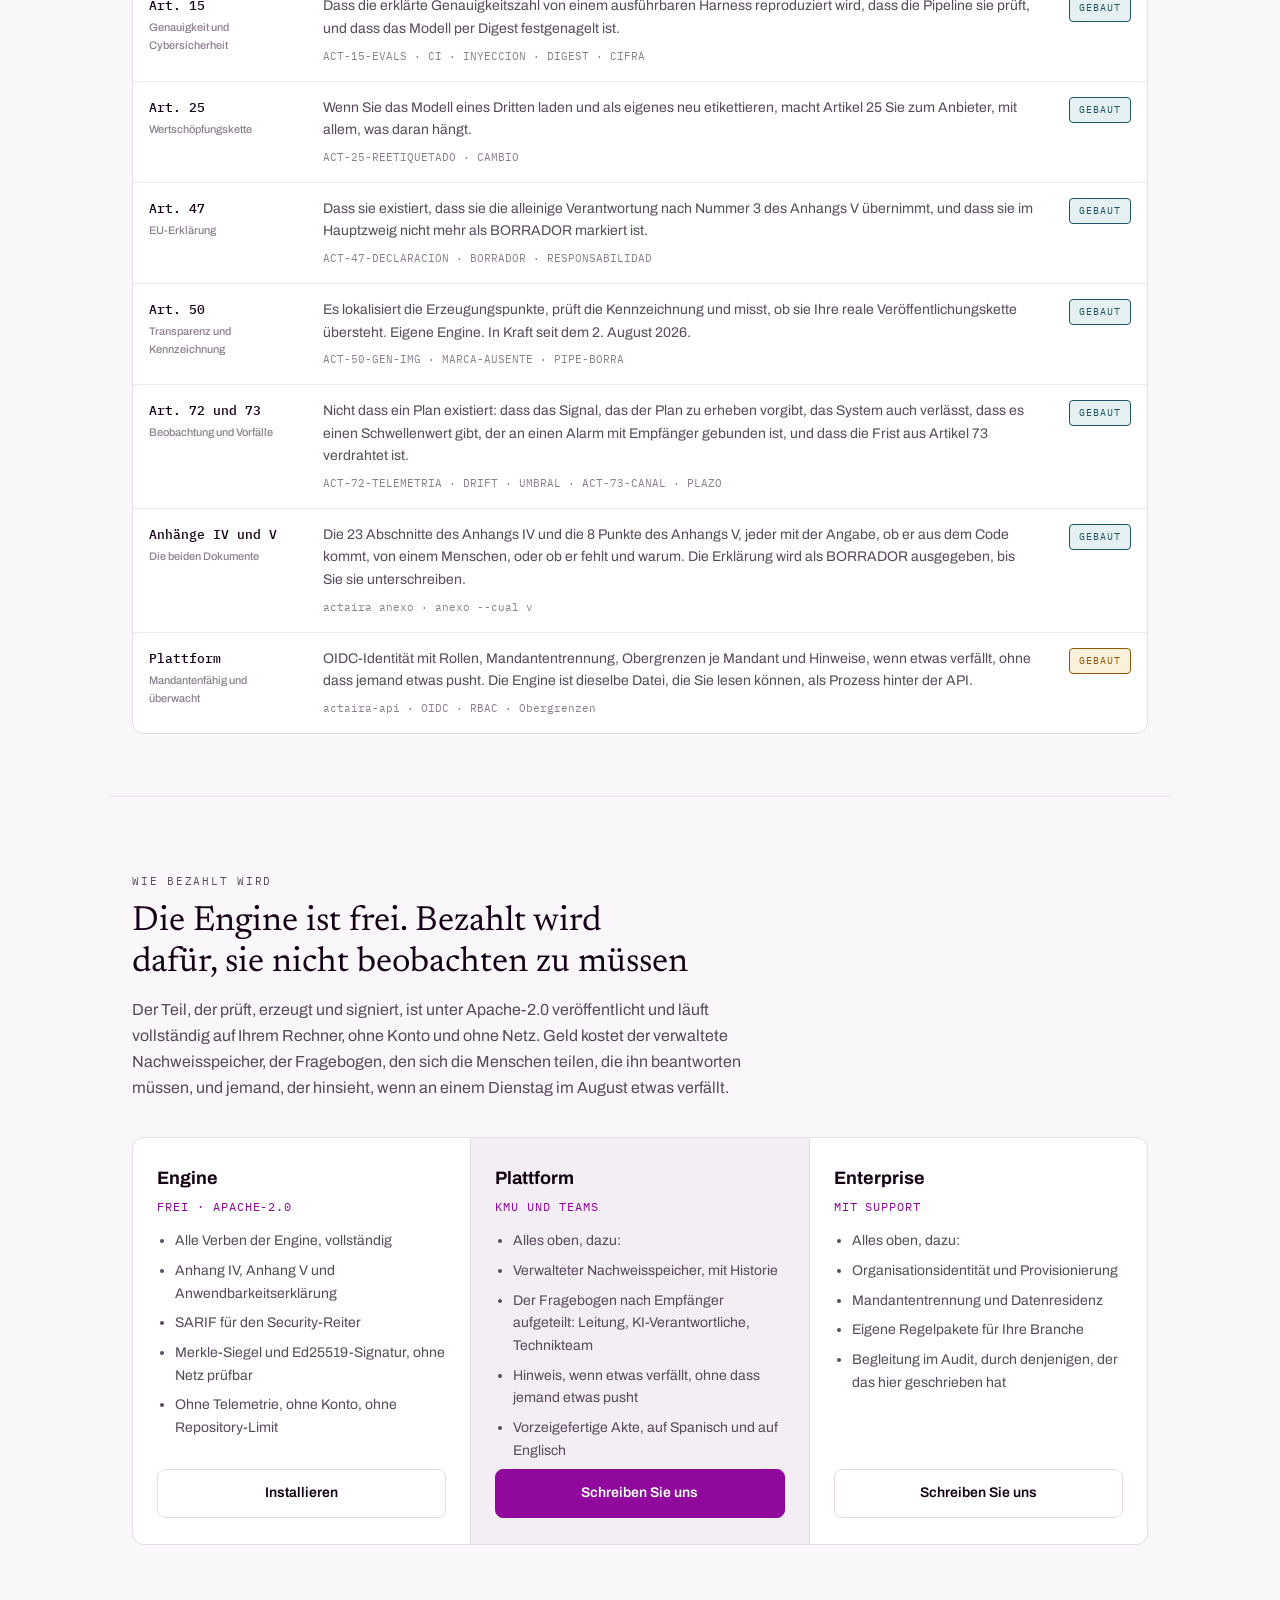
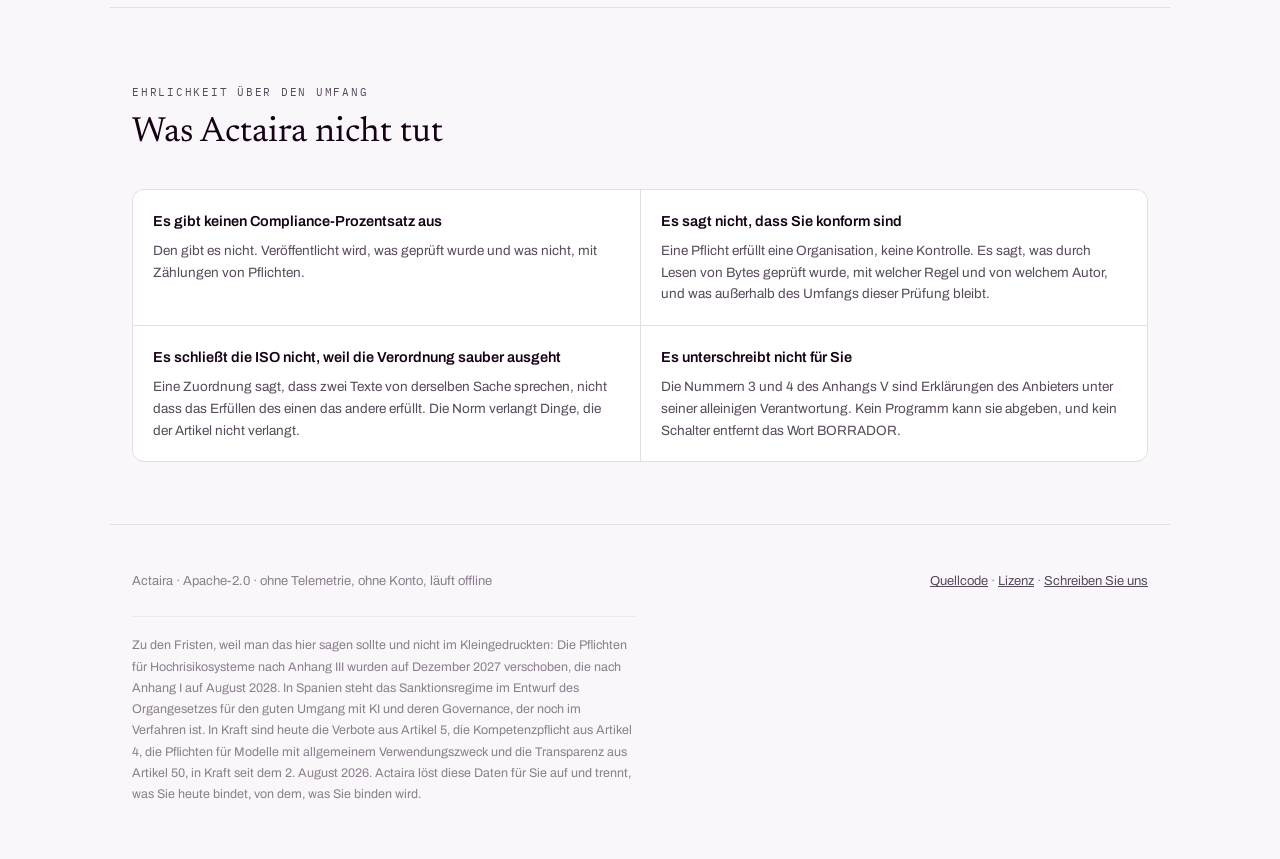
==== commit 69a66d3c: "Al afirmar «ni un subrecurso», la pagina confeso: le pedia las fuentes a Google LA MATRIZ VIO LO QUE" ====
--- a/sitio/de/index.html
+++ b/sitio/de/index.html
@@ -3,9 +3,7 @@
 <meta charset="utf-8">
 <meta name="viewport" content="width=device-width,initial-scale=1">
 <title>Actaira</title>
-<link rel="preconnect" href="https://fonts.googleapis.com">
-<link rel="preconnect" href="https://fonts.gstatic.com" crossorigin>
-<link rel="stylesheet" href="https://fonts.googleapis.com/css2?family=Archivo:wght@400;500;600;700&family=IBM+Plex+Mono:wght@400;500&family=Newsreader:opsz,wght@6..72,400;6..72,500&display=swap">
+<link rel="stylesheet" href="../tipografias.css">
 <style>
 :root{
   --marca:#90099C; --marca-medio:#54055B; --marca-tinta:#0E000F;
@@ -407,7 +405,7 @@
         <li>Hinweis, wenn etwas verfällt, ohne dass jemand etwas pusht</li>
         <li>Vorzeigefertige Akte, auf Spanisch und auf Englisch</li>
       </ul>
-      <a class="btn bloque" href="mailto:hola@actaira.com">Schreiben Sie uns</a>
+      <a class="btn bloque" href="mailto:marcosmata@actaira.com">Schreiben Sie uns</a>
     </div>
     <div class="nivel">
       <h3>Enterprise</h3>
@@ -419,7 +417,7 @@
         <li>Eigene Regelpakete für Ihre Branche</li>
         <li>Begleitung im Audit, durch denjenigen, der das hier geschrieben hat</li>
       </ul>
-      <a class="btn ghost bloque" href="mailto:hola@actaira.com">Schreiben Sie uns</a>
+      <a class="btn ghost bloque" href="mailto:marcosmata@actaira.com">Schreiben Sie uns</a>
     </div>
   </div>
 </section>
@@ -447,7 +445,7 @@
     <span>
       <a href="https://github.com/marcosmatalab/actaira-sys" rel="noopener">Quellcode</a> ·
       <a href="https://github.com/marcosmatalab/actaira-sys/blob/main/LICENSE" rel="noopener">Lizenz</a> ·
-      <a href="mailto:hola@actaira.com">Schreiben Sie uns</a>
+      <a href="mailto:marcosmata@actaira.com">Schreiben Sie uns</a>
     </span>
   </div>
   <p class="caveat">
--- a/sitio/tipografias.css
+++ b/sitio/tipografias.css
@@ -0,0 +1,72 @@
+/* GENERADO POR `herramientas/fuentes.py --traer`. NO SE EDITA A MANO.
+ *
+ * Las tipografias van aqui dentro, en base64, subconjuntadas a los caracteres
+ * que este producto escribe. No se le piden a nadie.
+ *
+ * El porque esta entero en la cabecera de ese fichero; el resumen es que el
+ * panel promete ser un solo fichero que se abre sin servidor, que la consola
+ * existe para leerse offline, y que pedirle la tipografia a Google le cuenta a
+ * Google quien abre el expediente de un cliente.
+ *
+ * SIL Open Font License 1.1. La atribucion esta en `NOTICE`.
+ */
+
+/* Archivo 400 700 · 140 caracteres · 23 KB */
+@font-face {
+  font-family: 'Archivo';
+  font-style: normal;
+  font-weight: 400 700;
+  font-stretch: 100%;
+  font-display: swap;
+  src: url([data-uri]) format('woff2');
+  unicode-range: U+0020, U+0021, U+0022, U+0023, U+0024, U+0025, U+0026, U+0027, U+0028, U+0029, U+002A, U+002B, U+002C, U+002D, U+002E, U+002F, U+0030, U+0031, U+0032, U+0033, U+0034, U+0035, U+0036, U+0037, U+0038, U+0039, U+003A, U+003B, U+003C, U+003D, U+003E, U+003F, U+0040, U+0041, U+0042, U+0043, U+0044, U+0045, U+0046, U+0047, U+0048, U+0049, U+004A, U+004B, U+004C, U+004D, U+004E, U+004F, U+0050, U+0051, U+0052, U+0053, U+0054, U+0055, U+0056, U+0057, U+0058, U+0059, U+005A, U+005B, U+005C, U+005D, U+005E, U+005F, U+0060, U+0061, U+0062, U+0063, U+0064, U+0065, U+0066, U+0067, U+0068, U+0069, U+006A, U+006B, U+006C, U+006D, U+006E, U+006F, U+0070, U+0071, U+0072, U+0073, U+0074, U+0075, U+0076, U+0077, U+0078, U+0079, U+007A, U+007B, U+007C, U+007D, U+007E, U+00AB, U+00B7, U+00BB, U+00BF, U+00C0, U+00C1, U+00C2, U+00C3, U+00C7, U+00C8, U+00C9, U+00CA, U+00CD, U+00D1, U+00D3, U+00D6, U+00D7, U+00DA, U+00DC, U+00DF, U+00E0, U+00E1, U+00E2, U+00E3, U+00E4, U+00E7, U+00E8, U+00E9, U+00EA, U+00EC, U+00ED, U+00EE, U+00F1, U+00F2, U+00F3, U+00F4, U+00F5, U+00F6, U+00F9, U+00FA, U+00FB, U+00FC, U+0153, U+2014, U+2026;
+}
+/* IBM Plex Mono 400 · 140 caracteres · 10 KB */
+@font-face {
+  font-family: 'IBM Plex Mono';
+  font-style: normal;
+  font-weight: 400;
+  font-display: swap;
+  src: url([data-uri]) format('woff2');
+  unicode-range: U+0020, U+0021, U+0022, U+0023, U+0024, U+0025, U+0026, U+0027, U+0028, U+0029, U+002A, U+002B, U+002C, U+002D, U+002E, U+002F, U+0030, U+0031, U+0032, U+0033, U+0034, U+0035, U+0036, U+0037, U+0038, U+0039, U+003A, U+003B, U+003C, U+003D, U+003E, U+003F, U+0040, U+0041, U+0042, U+0043, U+0044, U+0045, U+0046, U+0047, U+0048, U+0049, U+004A, U+004B, U+004C, U+004D, U+004E, U+004F, U+0050, U+0051, U+0052, U+0053, U+0054, U+0055, U+0056, U+0057, U+0058, U+0059, U+005A, U+005B, U+005C, U+005D, U+005E, U+005F, U+0060, U+0061, U+0062, U+0063, U+0064, U+0065, U+0066, U+0067, U+0068, U+0069, U+006A, U+006B, U+006C, U+006D, U+006E, U+006F, U+0070, U+0071, U+0072, U+0073, U+0074, U+0075, U+0076, U+0077, U+0078, U+0079, U+007A, U+007B, U+007C, U+007D, U+007E, U+00AB, U+00B7, U+00BB, U+00BF, U+00C0, U+00C1, U+00C2, U+00C3, U+00C7, U+00C8, U+00C9, U+00CA, U+00CD, U+00D1, U+00D3, U+00D6, U+00D7, U+00DA, U+00DC, U+00DF, U+00E0, U+00E1, U+00E2, U+00E3, U+00E4, U+00E7, U+00E8, U+00E9, U+00EA, U+00EC, U+00ED, U+00EE, U+00F1, U+00F2, U+00F3, U+00F4, U+00F5, U+00F6, U+00F9, U+00FA, U+00FB, U+00FC, U+0153, U+2014, U+2026;
+}
+/* IBM Plex Mono 500 · 140 caracteres · 10 KB */
+@font-face {
+  font-family: 'IBM Plex Mono';
+  font-style: normal;
+  font-weight: 500;
+  font-display: swap;
+  src: url([data-uri]) format('woff2');
+  unicode-range: U+0020, U+0021, U+0022, U+0023, U+0024, U+0025, U+0026, U+0027, U+0028, U+0029, U+002A, U+002B, U+002C, U+002D, U+002E, U+002F, U+0030, U+0031, U+0032, U+0033, U+0034, U+0035, U+0036, U+0037, U+0038, U+0039, U+003A, U+003B, U+003C, U+003D, U+003E, U+003F, U+0040, U+0041, U+0042, U+0043, U+0044, U+0045, U+0046, U+0047, U+0048, U+0049, U+004A, U+004B, U+004C, U+004D, U+004E, U+004F, U+0050, U+0051, U+0052, U+0053, U+0054, U+0055, U+0056, U+0057, U+0058, U+0059, U+005A, U+005B, U+005C, U+005D, U+005E, U+005F, U+0060, U+0061, U+0062, U+0063, U+0064, U+0065, U+0066, U+0067, U+0068, U+0069, U+006A, U+006B, U+006C, U+006D, U+006E, U+006F, U+0070, U+0071, U+0072, U+0073, U+0074, U+0075, U+0076, U+0077, U+0078, U+0079, U+007A, U+007B, U+007C, U+007D, U+007E, U+00AB, U+00B7, U+00BB, U+00BF, U+00C0, U+00C1, U+00C2, U+00C3, U+00C7, U+00C8, U+00C9, U+00CA, U+00CD, U+00D1, U+00D3, U+00D6, U+00D7, U+00DA, U+00DC, U+00DF, U+00E0, U+00E1, U+00E2, U+00E3, U+00E4, U+00E7, U+00E8, U+00E9, U+00EA, U+00EC, U+00ED, U+00EE, U+00F1, U+00F2, U+00F3, U+00F4, U+00F5, U+00F6, U+00F9, U+00FA, U+00FB, U+00FC, U+0153, U+2014, U+2026;
+}
+/* GENERADO POR `herramientas/fuentes.py --traer`. NO SE EDITA A MANO.
+ *
+ * Las tipografias van aqui dentro, en base64, subconjuntadas a los caracteres
+ * que este producto escribe. No se le piden a nadie.
+ *
+ * El porque esta entero en la cabecera de ese fichero; el resumen es que el
+ * panel promete ser un solo fichero que se abre sin servidor, que la consola
+ * existe para leerse offline, y que pedirle la tipografia a Google le cuenta a
+ * Google quien abre el expediente de un cliente.
+ *
+ * SIL Open Font License 1.1. La atribucion esta en `NOTICE`.
+ */
+
+/* Newsreader 400 · 140 caracteres · 40 KB */
+@font-face {
+  font-family: 'Newsreader';
+  font-style: normal;
+  font-weight: 400;
+  font-display: swap;
+  src: url([data-uri]) format('woff2');
+  unicode-range: U+0020, U+0021, U+0022, U+0023, U+0024, U+0025, U+0026, U+0027, U+0028, U+0029, U+002A, U+002B, U+002C, U+002D, U+002E, U+002F, U+0030, U+0031, U+0032, U+0033, U+0034, U+0035, U+0036, U+0037, U+0038, U+0039, U+003A, U+003B, U+003C, U+003D, U+003E, U+003F, U+0040, U+0041, U+0042, U+0043, U+0044, U+0045, U+0046, U+0047, U+0048, U+0049, U+004A, U+004B, U+004C, U+004D, U+004E, U+004F, U+0050, U+0051, U+0052, U+0053, U+0054, U+0055, U+0056, U+0057, U+0058, U+0059, U+005A, U+005B, U+005C, U+005D, U+005E, U+005F, U+0060, U+0061, U+0062, U+0063, U+0064, U+0065, U+0066, U+0067, U+0068, U+0069, U+006A, U+006B, U+006C, U+006D, U+006E, U+006F, U+0070, U+0071, U+0072, U+0073, U+0074, U+0075, U+0076, U+0077, U+0078, U+0079, U+007A, U+007B, U+007C, U+007D, U+007E, U+00AB, U+00B7, U+00BB, U+00BF, U+00C0, U+00C1, U+00C2, U+00C3, U+00C7, U+00C8, U+00C9, U+00CA, U+00CD, U+00D1, U+00D3, U+00D6, U+00D7, U+00DA, U+00DC, U+00DF, U+00E0, U+00E1, U+00E2, U+00E3, U+00E4, U+00E7, U+00E8, U+00E9, U+00EA, U+00EC, U+00ED, U+00EE, U+00F1, U+00F2, U+00F3, U+00F4, U+00F5, U+00F6, U+00F9, U+00FA, U+00FB, U+00FC, U+0153, U+2014, U+2026;
+}
+/* Newsreader 500 · 140 caracteres · 40 KB */
+@font-face {
+  font-family: 'Newsreader';
+  font-style: normal;
+  font-weight: 500;
+  font-display: swap;
+  src: url([data-uri]) format('woff2');
+  unicode-range: U+0020, U+0021, U+0022, U+0023, U+0024, U+0025, U+0026, U+0027, U+0028, U+0029, U+002A, U+002B, U+002C, U+002D, U+002E, U+002F, U+0030, U+0031, U+0032, U+0033, U+0034, U+0035, U+0036, U+0037, U+0038, U+0039, U+003A, U+003B, U+003C, U+003D, U+003E, U+003F, U+0040, U+0041, U+0042, U+0043, U+0044, U+0045, U+0046, U+0047, U+0048, U+0049, U+004A, U+004B, U+004C, U+004D, U+004E, U+004F, U+0050, U+0051, U+0052, U+0053, U+0054, U+0055, U+0056, U+0057, U+0058, U+0059, U+005A, U+005B, U+005C, U+005D, U+005E, U+005F, U+0060, U+0061, U+0062, U+0063, U+0064, U+0065, U+0066, U+0067, U+0068, U+0069, U+006A, U+006B, U+006C, U+006D, U+006E, U+006F, U+0070, U+0071, U+0072, U+0073, U+0074, U+0075, U+0076, U+0077, U+0078, U+0079, U+007A, U+007B, U+007C, U+007D, U+007E, U+00AB, U+00B7, U+00BB, U+00BF, U+00C0, U+00C1, U+00C2, U+00C3, U+00C7, U+00C8, U+00C9, U+00CA, U+00CD, U+00D1, U+00D3, U+00D6, U+00D7, U+00DA, U+00DC, U+00DF, U+00E0, U+00E1, U+00E2, U+00E3, U+00E4, U+00E7, U+00E8, U+00E9, U+00EA, U+00EC, U+00ED, U+00EE, U+00F1, U+00F2, U+00F3, U+00F4, U+00F5, U+00F6, U+00F9, U+00FA, U+00FB, U+00FC, U+0153, U+2014, U+2026;
+}
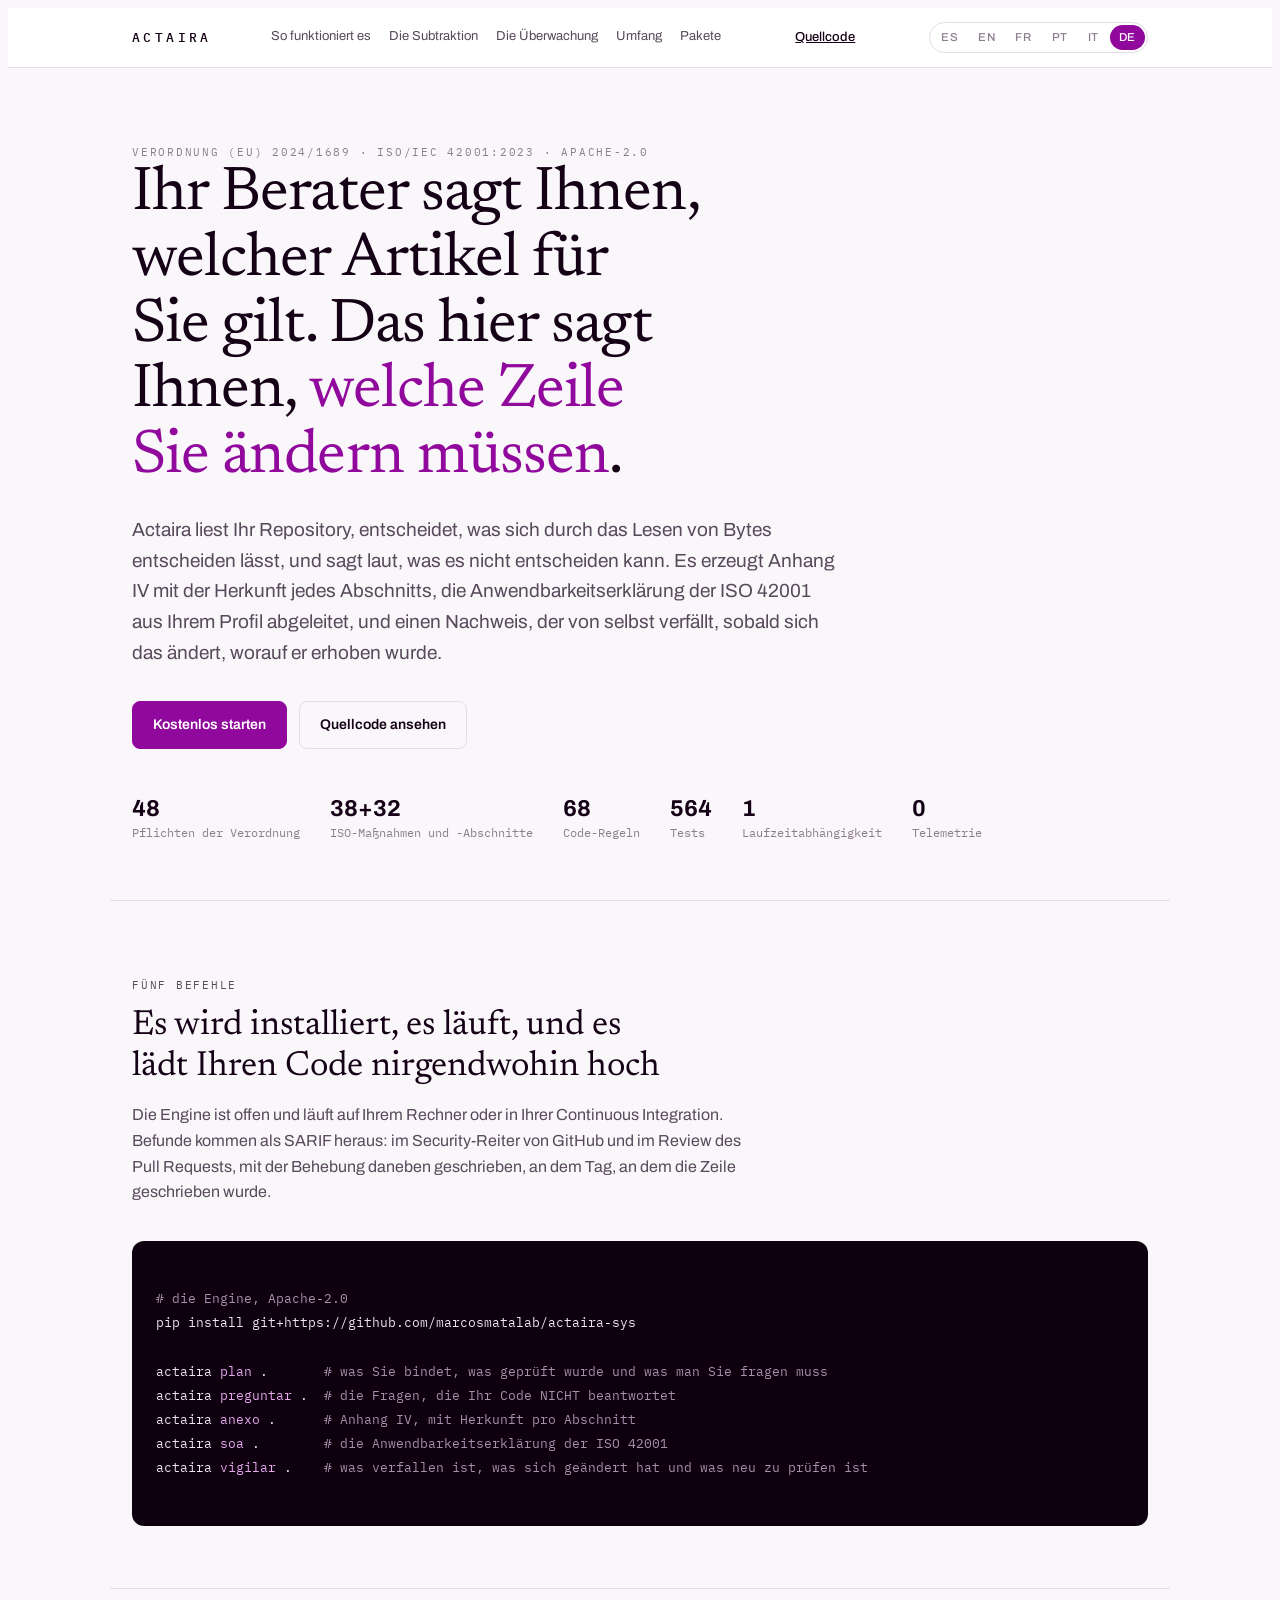
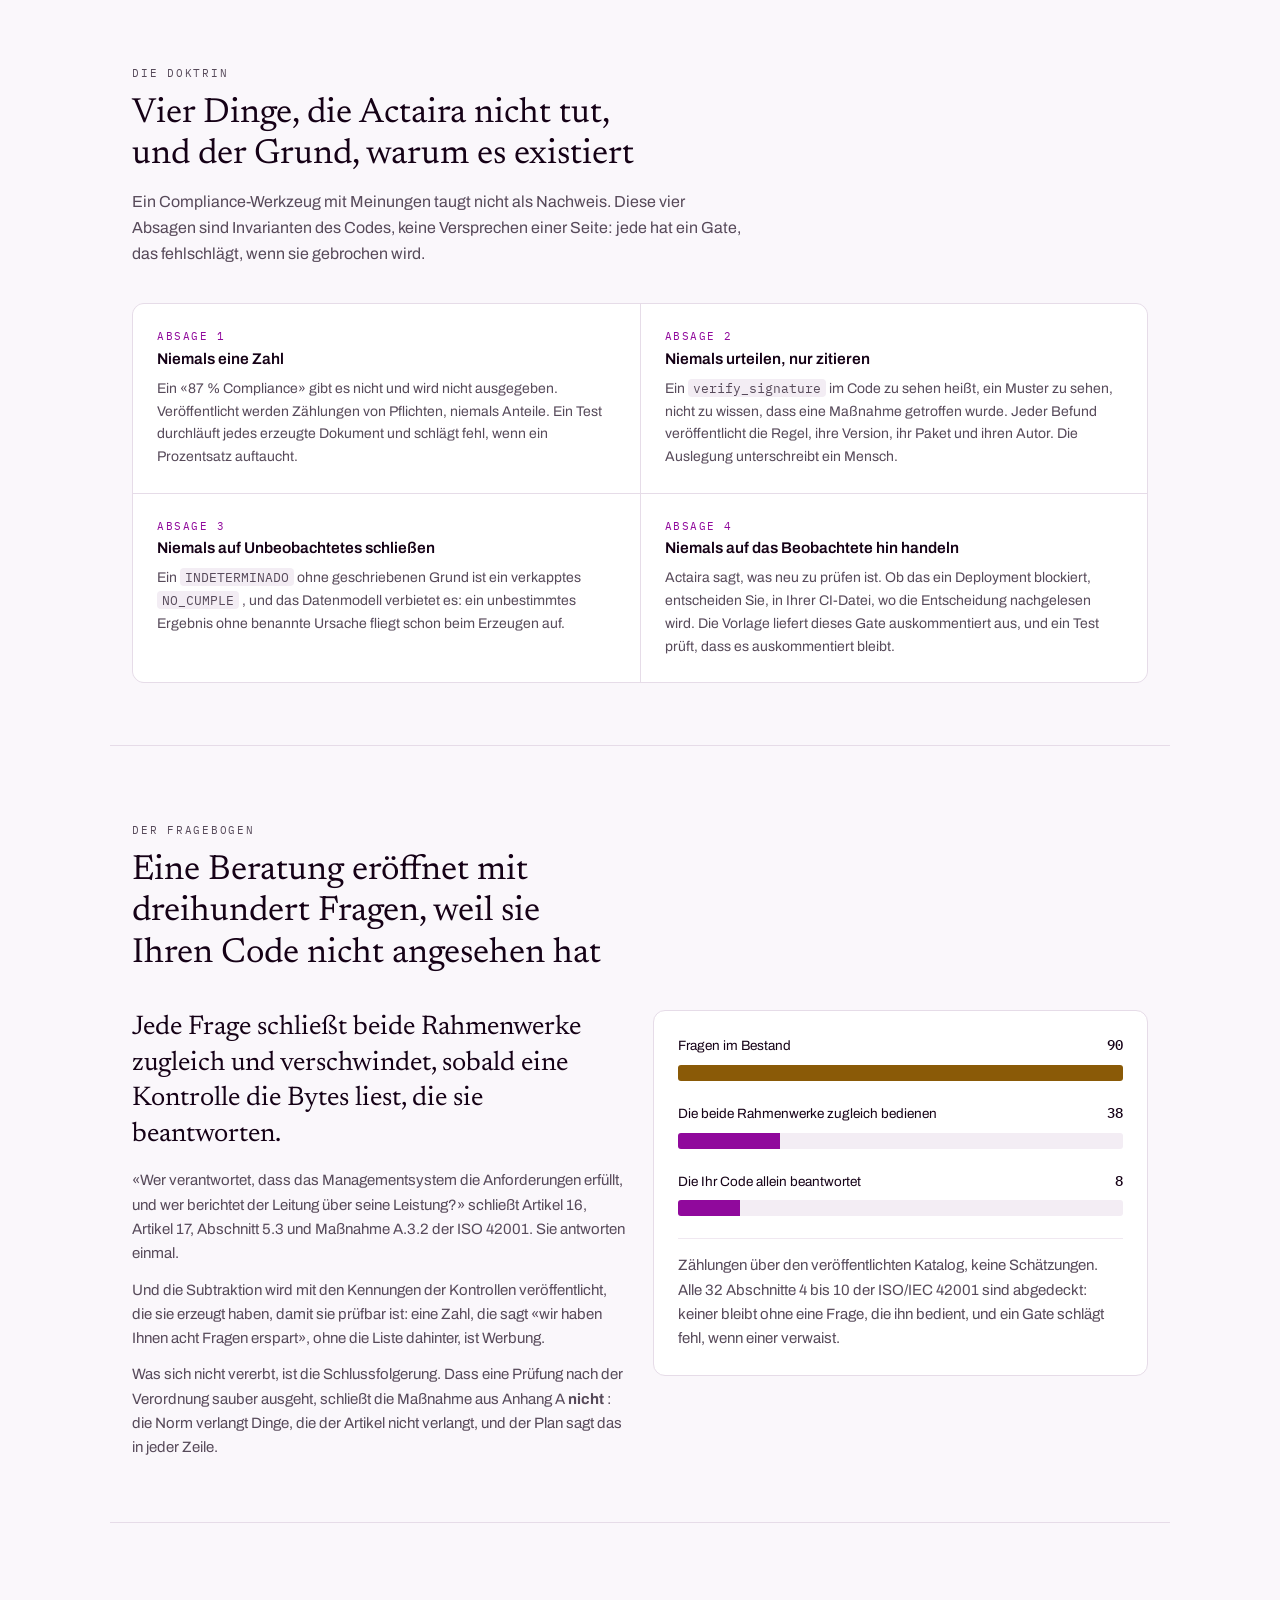
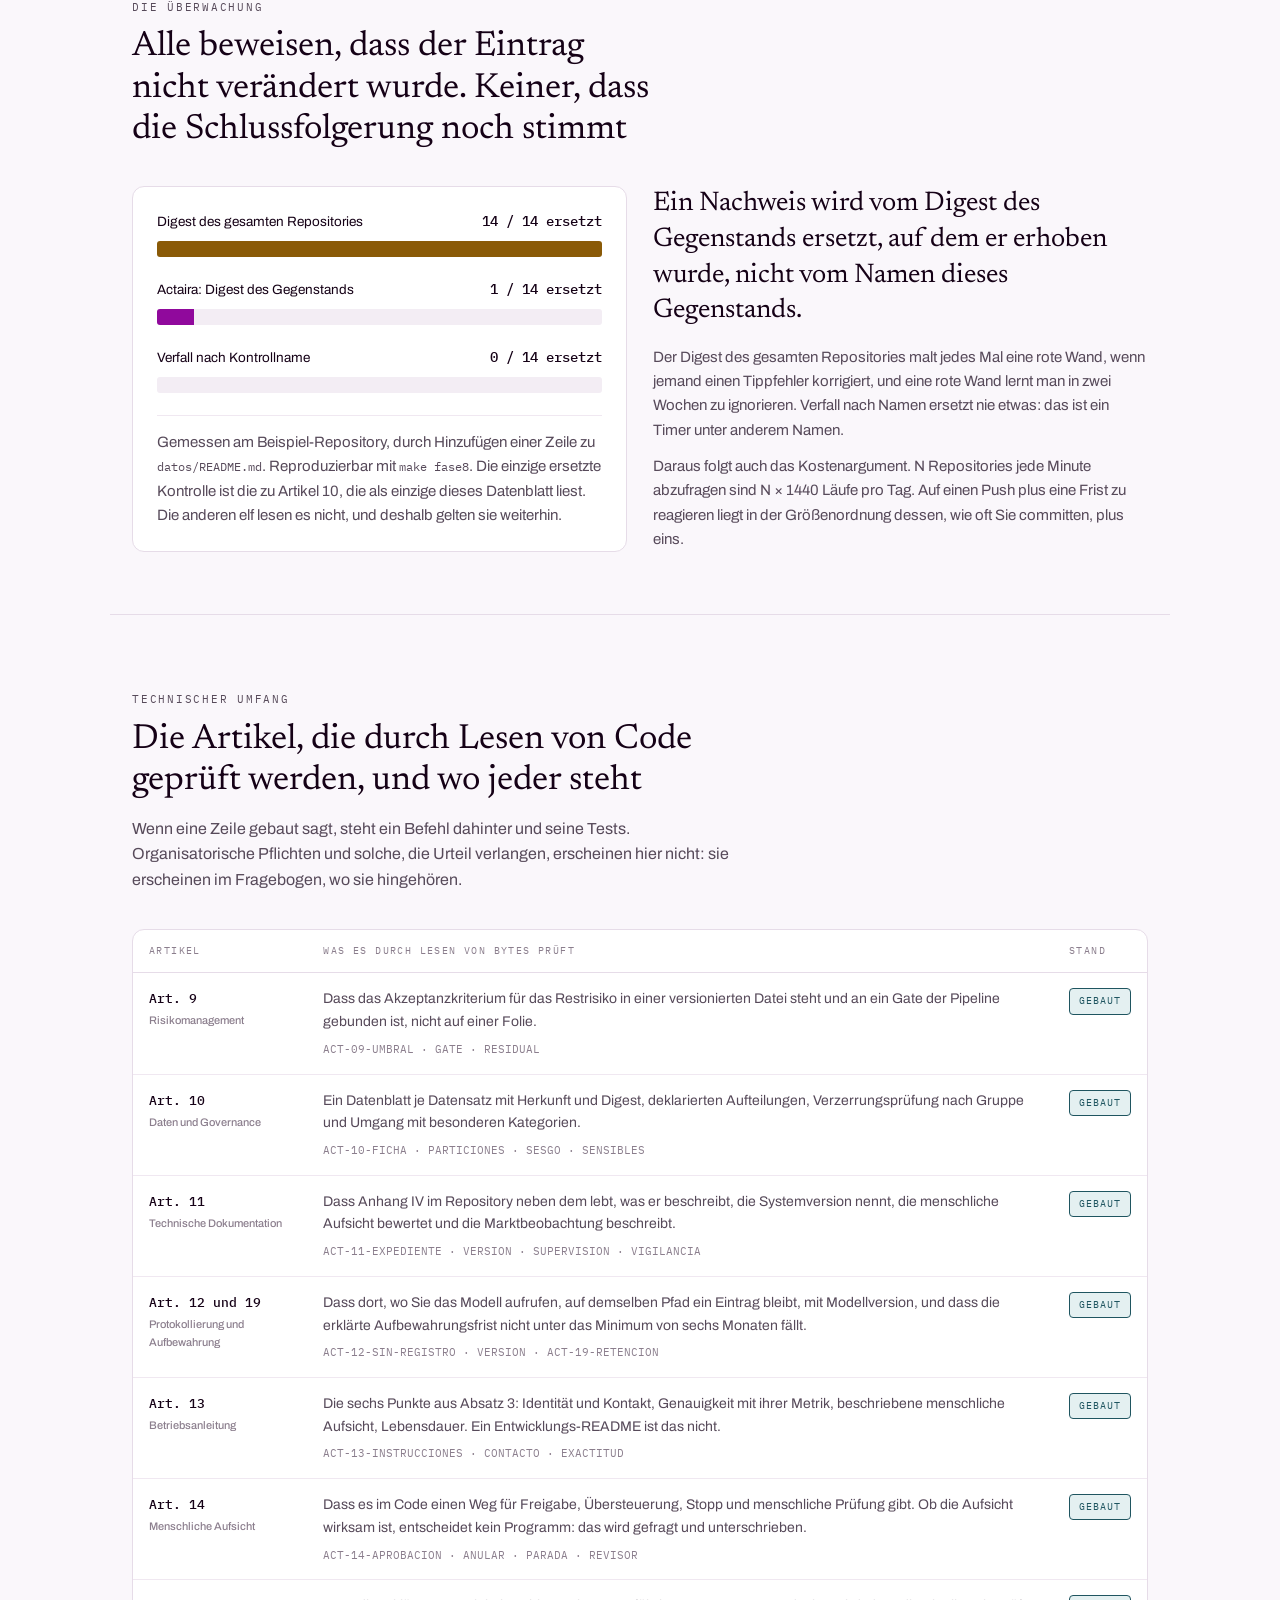
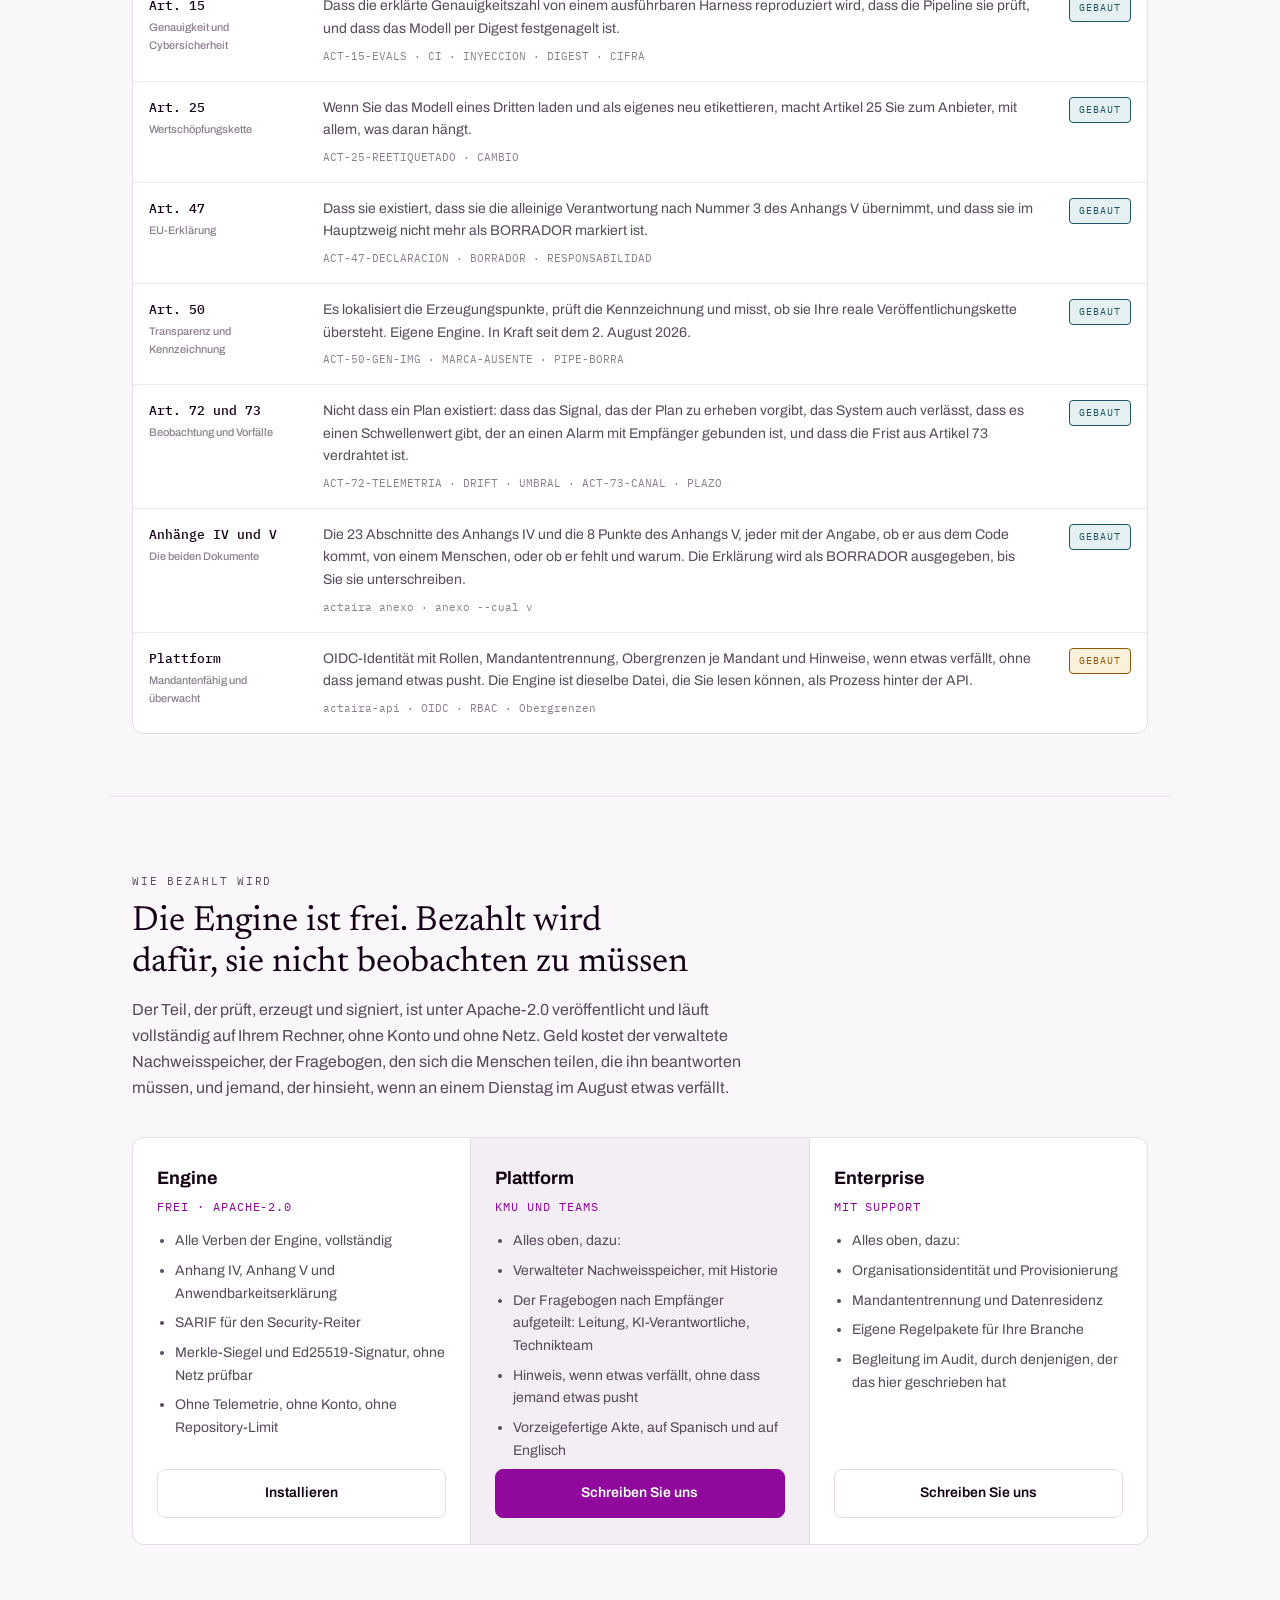
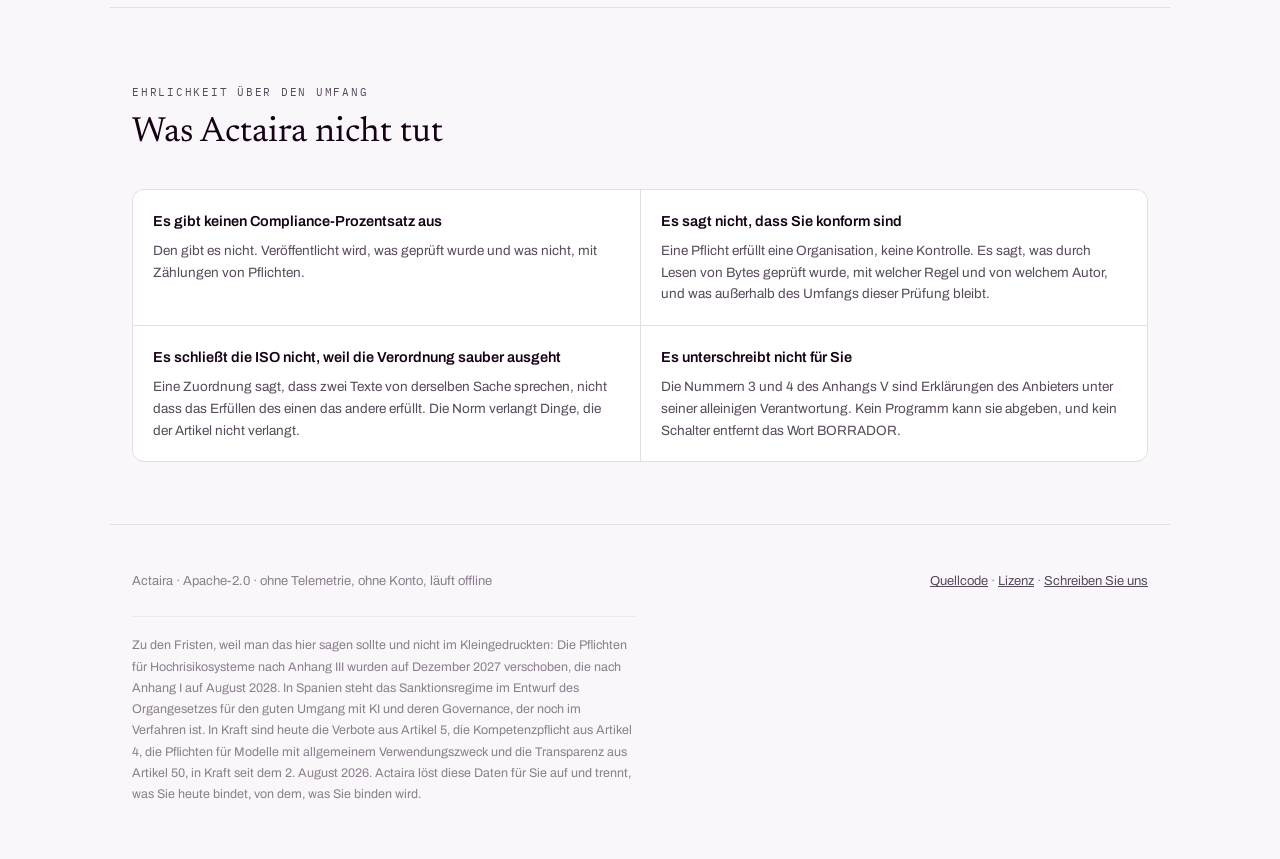
==== commit bfc07602: "La lista de tipos dependia del sistema, y tirando de ahi salio un sello que nadie podria verificar L" ====
--- a/sitio/de/index.html
+++ b/sitio/de/index.html
@@ -191,7 +191,7 @@
     <div><b>48</b>Pflichten der Verordnung</div>
     <div><b>38+32</b>ISO-Maßnahmen und -Abschnitte</div>
     <div><b>68</b>Code-Regeln</div>
-    <div><b>563</b>Tests</div>
+    <div><b>564</b>Tests</div>
     <div><b>1</b>Laufzeitabhängigkeit</div>
     <div><b>0</b>Telemetrie</div>
   </div>
